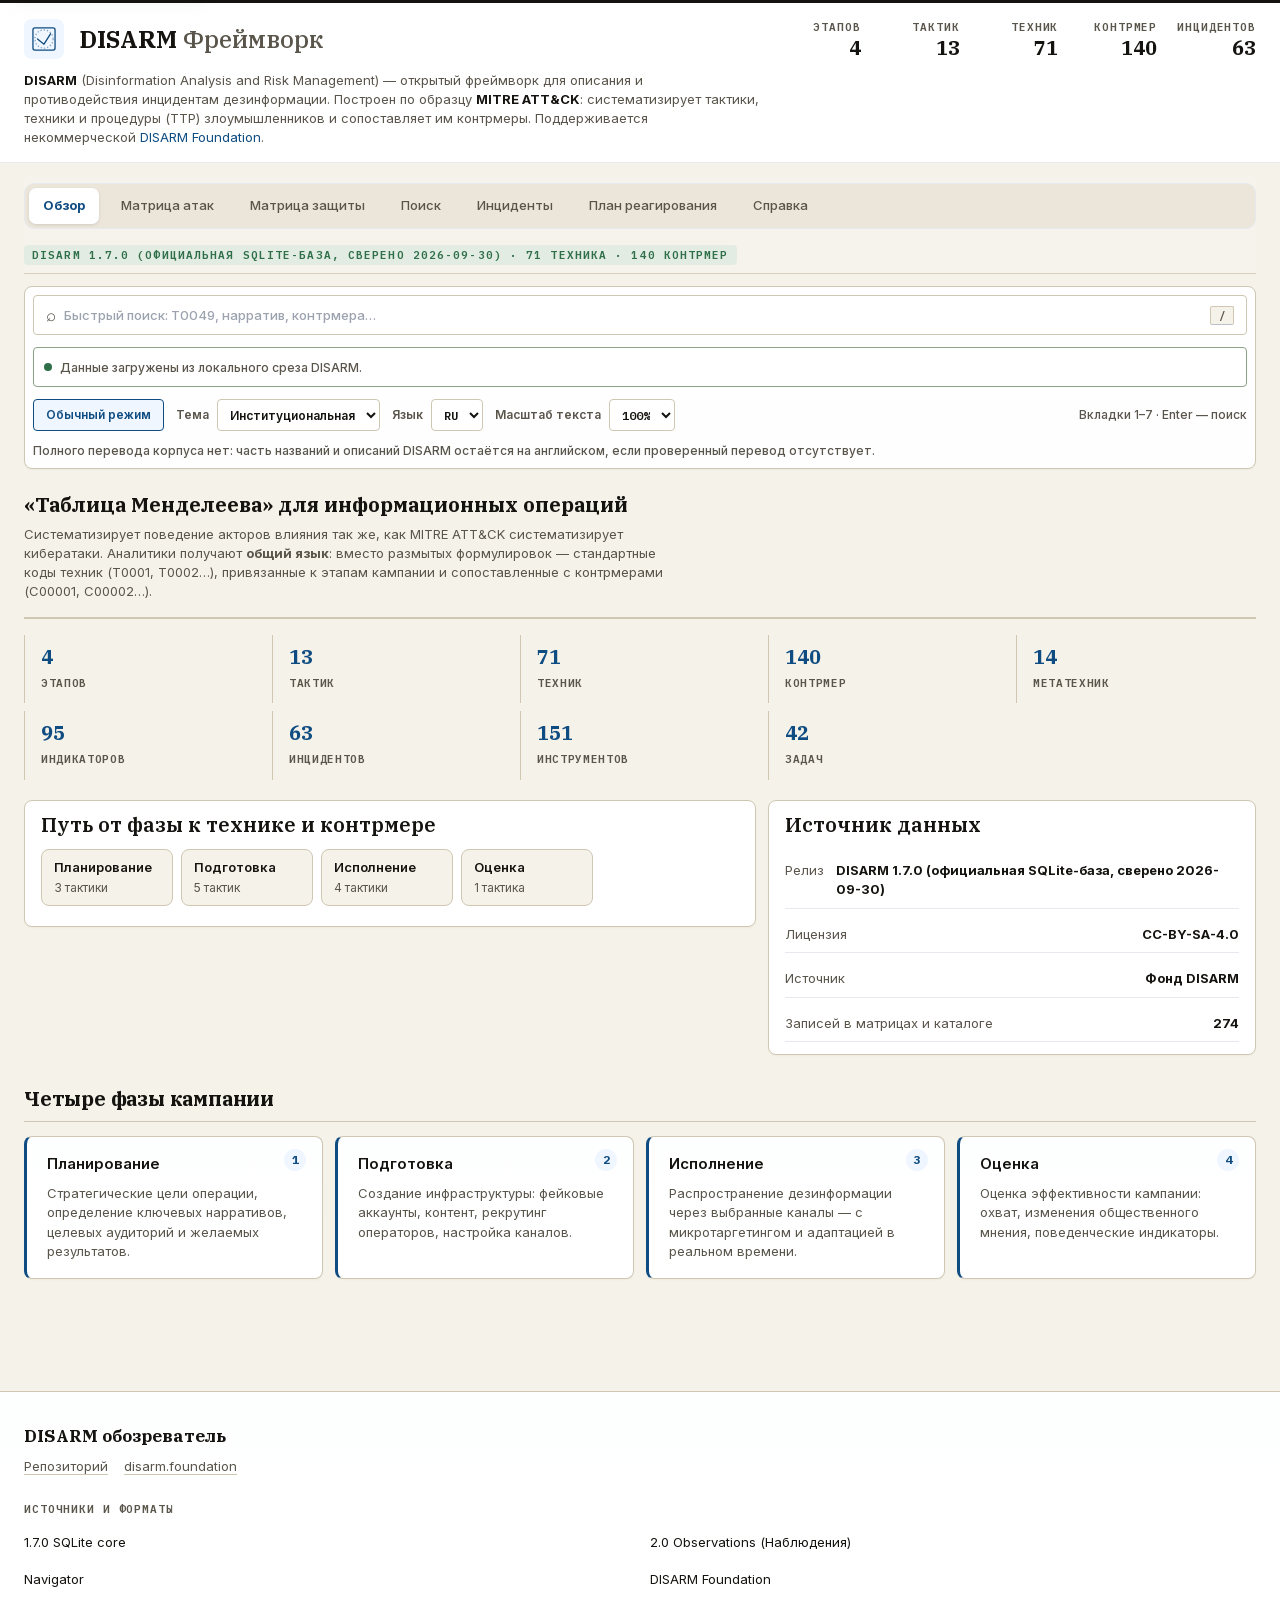
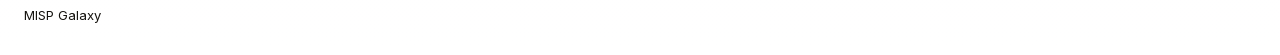
==== index.html @ bb94d61e "Bind final Navigator plural fix to exact delivered asset bytes" ====
<!doctype html>
<html lang="ru" data-theme="light">
<head>
<meta charset="utf-8">
<meta name="viewport" content="width=device-width,initial-scale=1">
<meta http-equiv="Content-Security-Policy" content="default-src 'self'; img-src 'self' data:; style-src 'self' 'unsafe-inline'; font-src 'self'; script-src 'self'; connect-src 'self'; object-src 'none'; base-uri 'self'">
<title>DISARM · обозреватель дезинформационных тактик и контрмер</title>
<meta name="description" content="Обозреватель DISARM 1.7.0 с частично локализованными подписями интерфейса: матрицы атак и защиты, поиск, инциденты и план реагирования.">
<link rel="canonical" href="https://disarm.qdev.run/">
<meta property="og:type" content="website">
<meta property="og:url" content="https://disarm.qdev.run/">
<meta property="og:title" content="DISARM · обозреватель дезинформационных тактик и контрмер">
<meta property="og:description" content="Обозреватель DISARM 1.7.0 с частично локализованными подписями интерфейса: матрицы атак и защиты, поиск, инциденты и план реагирования.">
<meta property="og:image" content="https://disarm.qdev.run/favicon.svg">
<link rel="icon" type="image/svg+xml" href="favicon.svg">
<link rel="stylesheet" href="/fonts/avds/avds-fonts.css">
<link rel="stylesheet" href="assets/avds-static-token-contract.css?v=4.7.0-bda50683b32f">
<link rel="stylesheet" href="assets/avds-static-preview-bundle.css?v=20260821-local-preview">
    <link rel="stylesheet" href="assets/avds-disarm-adapter.css?v=1.3.10&sha=c3b2dcd2df0f">
</head>
<body>
<a class="skip-link" id="skip-link" href="#main-content">Перейти к содержанию</a>

<!-- ============================================================ -->
<!-- MASTHEAD                                                       -->
<!-- ============================================================ -->
<header class="avds-masthead site-masthead">
  <div class="container">
    <div class="masthead-brand-row">
      <div class="masthead-brand">
        <svg class="masthead-logo" viewBox="0 0 40 40" role="img" aria-label="DISARM" fill="none" stroke="currentColor" stroke-width="2">
          <rect x="3" y="3" width="34" height="34" rx="3"/>
          <path d="M10 20 L20 28 L30 12" stroke-linecap="round" stroke-linejoin="round"/>
          <circle cx="20" cy="20" r="14" stroke-dasharray="2 3" opacity=".5"/>
        </svg>
        <div>
          <h1 class="masthead-title">DISARM <span class="masthead-vs" id="masthead-vs">Фреймворк</span></h1>
        </div>
      </div>
      <div class="masthead-meta-strip" id="masthead-stats">
        <div class="meta-item"><span class="meta-label">Этапов</span><span class="meta-val" id="m-phases">—</span></div>
        <div class="meta-item"><span class="meta-label">Тактик</span><span class="meta-val" id="m-tactics">—</span></div>
        <div class="meta-item"><span class="meta-label">Техник</span><span class="meta-val" id="m-techs">—</span></div>
        <div class="meta-item"><span class="meta-label">Контрмер</span><span class="meta-val" id="m-counters">—</span></div>
        <div class="meta-item"><span class="meta-label">Инцидентов</span><span class="meta-val" id="m-incidents">—</span></div>
      </div>
    </div>
    <p class="masthead-lede">
      <b>DISARM</b> (Disinformation Analysis and Risk Management) — открытый фреймворк для описания и
      противодействия инцидентам дезинформации. Построен по образцу <b>MITRE ATT&amp;CK</b>: систематизирует
      тактики, техники и процедуры (TTP) злоумышленников и сопоставляет им контрмеры. Поддерживается
      некоммерческой <a href="https://www.disarm.foundation/" target="_blank" rel="noopener noreferrer">DISARM Foundation</a>.
    </p>
  </div>
</header>

<main class="container site-main" id="main-content" tabindex="-1">

  <!-- Tabs (canonical AV DS pill-tabs) -->
  <div class="tabbar-row">
    <div class="avds-pill-tabs" id="tabs" role="tablist">
      <button class="avds-pill-tab active" id="tab-overview" data-tab="overview" role="tab" aria-selected="true" aria-controls="panel-overview" tabindex="0" title="Открыть обзор DISARM">Обзор</button>
      <button class="avds-pill-tab" id="tab-red" data-tab="red" role="tab" aria-selected="false" aria-controls="panel-red" tabindex="-1" title="Открыть матрицу атакующих">Матрица атак</button>
      <button class="avds-pill-tab" id="tab-blue" data-tab="blue" role="tab" aria-selected="false" aria-controls="panel-blue" tabindex="-1" title="Открыть матрицу контрмер">Матрица защиты</button>
      <button class="avds-pill-tab" id="tab-search" data-tab="search" role="tab" aria-selected="false" aria-controls="panel-search" tabindex="-1" title="Открыть универсальный поиск">Поиск</button>
      <button class="avds-pill-tab" id="tab-incidents" data-tab="incidents" role="tab" aria-selected="false" aria-controls="panel-incidents" tabindex="-1" title="Открыть каталог инцидентов">Инциденты</button>
      <button class="avds-pill-tab" id="tab-playbook" data-tab="playbook" role="tab" aria-selected="false" aria-controls="panel-playbook" tabindex="-1" title="Открыть конструктор реагирования">План реагирования</button>
      <button class="avds-pill-tab" id="tab-about" data-tab="about" role="tab" aria-selected="false" aria-controls="panel-about" tabindex="-1" title="Открыть справку о DISARM">Справка</button>
    </div>
    <span class="avds-theme-chip avds-theme-chip--success" id="status-badge">данные загружаются…</span>
  </div>

  <section class="workspace-toolbar avds-control-panel" aria-label="Рабочая панель">
    <div class="workspace-search">
      <span class="workspace-search__icon" aria-hidden="true">⌕</span>
      <input type="search" id="workspace-search" placeholder="Быстрый поиск: T0049, нарратив, контрмера…" autocomplete="off">
      <kbd>/</kbd>
    </div>
    <div class="workspace-actions">
      <div class="avds-data-state" id="data-state" role="status" aria-live="polite" data-state="loading">
        <span class="avds-data-state__dot" aria-hidden="true"></span>
        <span id="data-state-copy">Загрузка проверенного среза DISARM…</span>
        <button type="button" class="workspace-action avds-data-state__retry" id="data-retry" disabled hidden>Повторить</button>
      </div>
      <button type="button" class="workspace-action" id="density-toggle" aria-pressed="false">Компактно</button>
      <label class="avds-theme-picker" for="theme-select">
        <span>Тема</span>
        <select id="theme-select" aria-label="Тема представления AVDS">
          <option value="institutional">Институциональная</option>
          <option value="editorial">Редакционная</option>
          <option value="analytics">Данные</option>
          <option value="map">Карта</option>
          <option value="dark">Тёмная</option>
        </select>
      </label>
      <label class="avds-locale-picker" for="locale-select">
        <span>Язык</span>
        <select id="locale-select" aria-label="Язык интерфейса" aria-describedby="locale-scope-note">
          <option value="ru">RU</option>
          <option value="kk">KK</option>
          <option value="en">EN</option>
        </select>
      </label>
      <label class="avds-text-scale-picker" for="text-scale-select">
        <span>Масштаб текста</span>
        <select id="text-scale-select" aria-label="Масштаб текста">
          <option value="100">100%</option>
          <option value="125">125%</option>
          <option value="150">150%</option>
          <option value="200">200%</option>
        </select>
      </label>
      <span class="workspace-shortcuts">Вкладки 1–7 · Enter — поиск</span>
      <span class="locale-scope-note" id="locale-scope-note" aria-live="polite" hidden></span>
    </div>
  </section>

  <section class="avds-loading-skeleton avds-surface-card" id="app-loading" aria-label="Загрузка данных DISARM" aria-live="polite">
    <div class="avds-loading-skeleton__line avds-loading-skeleton__line--title"></div>
    <div class="avds-loading-skeleton__line"></div>
    <div class="avds-loading-skeleton__line avds-loading-skeleton__line--short"></div>
    <div class="avds-loading-skeleton__grid" aria-hidden="true">
      <span></span><span></span><span></span><span></span>
    </div>
  </section>

  <!-- ============================================================ -->
  <!-- TAB: OVERVIEW                                                 -->
  <!-- ============================================================ -->
  <section class="tabpanel active" id="panel-overview" data-panel="overview" role="tabpanel" aria-labelledby="tab-overview">

    <header class="avds-page-header">
      <div class="avds-page-header__text">
        <h2>«Таблица Менделеева» для информационных операций</h2>
        <p class="avds-page-header__subtitle">Систематизирует поведение акторов влияния так же, как MITRE ATT&amp;CK систематизирует кибератаки. Аналитики получают <b>общий язык</b>: вместо размытых формулировок — стандартные коды техник (T0001, T0002…), привязанные к этапам кампании и сопоставленные с контрмерами (C00001, C00002…).</p>
      </div>
    </header>

    <!-- KPI metrics -->
    <div class="avds-kpi-grid" id="phase-stats"></div>

    <div class="overview-reading-grid">
      <div class="overview-reading-card avds-surface-card" id="overview-reading-guide">
        <h3>Путь от фазы к технике и контрмере</h3>
        <div class="overview-phase-rail" id="overview-phase-rail"></div>
      </div>
      <div class="overview-reading-card avds-surface-card" id="overview-data-meta">
        <h3>Источник данных</h3>
        <div class="overview-meta-stack" id="overview-meta-stack"></div>
      </div>
    </div>

    <!-- Phases -->
    <header class="avds-section-head">
      <div>
        <h3 class="avds-section-head__title">Четыре фазы кампании</h3>
      </div>
    </header>
    <ol class="phase-list" id="phase-list"></ol>

  </section>

  <!-- ============================================================ -->
  <!-- TAB: RED MATRIX                                                -->
  <!-- ============================================================ -->
  <section class="tabpanel" id="panel-red" data-panel="red" role="tabpanel" aria-labelledby="tab-red">
    <header class="avds-page-header avds-page-header--with-export">
      <div class="avds-page-header__text">
        <div class="avds-section-head__kicker">DISARM Red — поведение атакующих</div>
        <h2>Матрица тактик и техник акторов дезинформации</h2>
        <p class="avds-page-header__subtitle">Колонки — <b>тактические этапы</b>, упорядоченные слева направо по фазам планирования, подготовки, исполнения и оценки. Внутри колонки — <b>техники</b> (TTP). Кликните по технике, чтобы открыть карточку с описанием, контрмерами и связанными инцидентами.</p>
      </div>
      <div class="avds-export-bar avds-control-panel">
        <input type="search" id="red-filter" placeholder="фильтр по тексту…" class="ds-input">
        <div class="mini-filter-pills" id="red-phase-pills" aria-label="Фильтр по фазе"></div>
        <button id="red-heatmap-toggle" class="avds-export-btn" title="Раскрасить техники по числу задокументированных инцидентов"><span class="dot"></span> Тепловая карта</button>
        <button id="red-export-navigator" class="avds-export-btn" title="JSON-слой для DISARM Navigator">↓ JSON-слой навигатора</button>
      </div>
    </header>
    <div class="compare-card-grid" id="red-compare-grid"></div>
    <div class="filter-insight-bar" id="red-insight-bar"></div>
    <div id="red-legend" class="matrix-legend" hidden></div>
    <p id="red-matrix-help" class="avds-sr-only">Матрица интерактивна: Tab перемещает фокус по техникам, Enter или пробел открывает карточку, Escape закрывает карточку и возвращает фокус.</p>
    <div class="matrix-wrap" tabindex="0" role="region" aria-label="Матрица атак" aria-describedby="red-matrix-help">
      <div class="matrix" id="red-matrix" role="grid" aria-label="Матрица техник DISARM"></div>
    </div>
  </section>

  <!-- ============================================================ -->
  <!-- TAB: BLUE MATRIX                                               -->
  <!-- ============================================================ -->
  <section class="tabpanel" id="panel-blue" data-panel="blue" role="tabpanel" aria-labelledby="tab-blue">
    <header class="avds-page-header avds-page-header--with-export">
      <div class="avds-page-header__text">
        <div class="avds-section-head__kicker">DISARM Blue — поведение защитников</div>
        <h2>Матрица контрмер по тактическим этапам</h2>
        <p class="avds-page-header__subtitle">Контрмеры (C00…) сгруппированы по самой ранней тактике, в которой их уместно применять. Кликните, чтобы посмотреть, к каким техникам привязана данная контрмера.</p>
      </div>
      <div class="avds-export-bar avds-control-panel">
        <input type="search" id="blue-filter" placeholder="фильтр по тексту…" class="ds-input">
        <div class="mini-filter-pills" id="blue-phase-pills" aria-label="Фильтр контрмер по фазе"></div>
      </div>
    </header>
    <div class="compare-card-grid" id="blue-compare-grid"></div>
    <div class="filter-insight-bar" id="blue-insight-bar"></div>
    <p id="blue-matrix-help" class="avds-sr-only">Матрица интерактивна: Tab перемещает фокус по контрмерам, Enter или пробел открывает карточку, Escape закрывает карточку и возвращает фокус.</p>
    <div class="matrix-wrap" tabindex="0" role="region" aria-label="Матрица защиты" aria-describedby="blue-matrix-help">
      <div class="matrix" id="blue-matrix" role="grid" aria-label="Матрица контрмер DISARM"></div>
    </div>
  </section>

  <!-- ============================================================ -->
  <!-- TAB: SEARCH                                                    -->
  <!-- ============================================================ -->
  <section class="tabpanel" id="panel-search" data-panel="search" role="tabpanel" aria-labelledby="tab-search">
    <header class="avds-page-header">
      <div class="avds-page-header__text">
        <div class="avds-section-head__kicker">Универсальный поиск</div>
        <h2>Поиск по всем объектам DISARM</h2>
        <p class="avds-page-header__subtitle">Поиск работает по ID, названию и описанию всех типов объектов: техники, контрмеры, инциденты, тактики, инструменты, индикаторы и задачи. Релевантность учитывает совпадения в идентификаторе и названии.</p>
      </div>
    </header>

    <div class="avds-search-hero">
      <div class="avds-search-hero__bar">
        <span class="avds-search-hero__icon">⌕</span>
        <input type="search" id="global-search" class="avds-search-hero__input" placeholder="ID, название или фраза… например: T0049, нарратив, инфлюенсер">
      </div>
      <div class="avds-search-hero__filters" id="search-type-list">
        <label class="search-type-chip"><input type="checkbox" value="technique" checked><span>Техники</span></label>
        <label class="search-type-chip"><input type="checkbox" value="counter" checked><span>Контрмеры</span></label>
        <label class="search-type-chip"><input type="checkbox" value="incident" checked><span>Инциденты</span></label>
        <label class="search-type-chip"><input type="checkbox" value="tactic" checked><span>Тактики</span></label>
        <label class="search-type-chip"><input type="checkbox" value="tool"><span>Инструменты</span></label>
        <label class="search-type-chip"><input type="checkbox" value="detection"><span>Индикаторы</span></label>
        <label class="search-type-chip"><input type="checkbox" value="task"><span>Задачи</span></label>
      </div>
      <div class="search-inline-hint" id="search-status">Введите ID, термин или фразу. Активные фильтры влияют на выдачу.</div>
      <div class="avds-popular-queries">
        <div class="avds-popular-queries__title" id="search-examples-title">Примеры запросов</div>
        <div class="avds-popular-queries__chips">
          <button class="popular-q" data-q="нарратив">нарратив</button>
          <button class="popular-q" data-q="бот">бот</button>
          <button class="popular-q" data-q="инфлюенсер">инфлюенсер</button>
          <button class="popular-q" data-q="фейк">фейковый аккаунт</button>
          <button class="popular-q" data-q="хэштег">хэштег</button>
          <button class="popular-q" data-q="T0049">T0049</button>
          <button class="popular-q" data-q="C00012">C00012</button>
        </div>
      </div>
    </div>

    <div id="search-results" class="search-results"></div>
    <div class="search-results-more" id="search-results-more"></div>
  </section>

  <!-- ============================================================ -->
  <!-- TAB: INCIDENTS                                                 -->
  <!-- ============================================================ -->
  <section class="tabpanel" id="panel-incidents" data-panel="incidents" role="tabpanel" aria-labelledby="tab-incidents">
    <header class="avds-page-header avds-page-header--with-export">
      <div class="avds-page-header__text">
        <div class="avds-section-head__kicker">Каталог инцидентов</div>
        <h2>Каталог инцидентов DISARM</h2>
        <p class="avds-page-header__subtitle">Записи упорядочены по году начала. Карточка показывает атрибуцию, страну и связанные техники, если эти поля указаны в источнике.</p>
      </div>
      <div class="avds-export-bar avds-control-panel">
        <input type="search" id="incident-filter" placeholder="страна, год, ключевое слово…" class="ds-input">
      </div>
    </header>
    <div class="summary-strip" id="incident-summary-strip"></div>
    <section class="incident-period-comparison avds-surface-card" aria-labelledby="incident-period-title" data-viz="period-comparison" data-table-alternative="true">
      <div class="incident-period-comparison__head">
        <div>
          <div class="avds-section-head__kicker">Сравнение периодов</div>
          <h3 id="incident-period-title">Инциденты по году начала</h3>
        </div>
        <p>Сравниваются записи текущего корпуса DISARM по полю <span class="mono">year_started</span>. Это не оценка реальной частоты кампаний вне покрытия каталога.</p>
      </div>
      <div class="incident-period-comparison__controls">
        <label>Первый год <select id="incident-period-a" aria-label="Первый год для сравнения"></select></label>
        <label>Второй год <select id="incident-period-b" aria-label="Второй год для сравнения"></select></label>
      </div>
      <div class="incident-period-comparison__result" id="incident-period-result" aria-live="polite"></div>
      <div class="incident-period-comparison__table-scroll" role="region" tabindex="0" aria-label="Таблица сравнения периодов">
        <table class="incident-period-comparison__table">
          <caption>Табличная альтернатива сравнения периодов</caption>
          <thead><tr><th scope="col">Год</th><th scope="col">Записей</th><th scope="col">Изменение</th><th scope="col">Отн. изменение</th></tr></thead>
          <tbody id="incident-period-table"></tbody>
        </table>
      </div>
      <p class="incident-period-comparison__source">Источник: <a href="https://github.com/DISARMFoundation/DISARMframeworks-17" target="_blank" rel="noopener noreferrer">DISARM 1.7.0 · SQLite-ядро</a> · пропущенный год не трактуется как ноль вне корпуса.</p>
    </section>
    <div class="incident-filter-pills avds-control-panel">
      <div class="mini-filter-pills incident-filter-group" id="incident-year-pills" aria-label="Фильтр по году" data-label="Год"></div>
      <div class="mini-filter-pills incident-filter-group" id="incident-country-pills" aria-label="Фильтр по стране" data-label="Страна"></div>
      <div class="mini-filter-pills incident-filter-group" id="incident-tactic-pills" aria-label="Фильтр по тактике" data-label="Тактика"></div>
      <button class="avds-export-btn" id="incident-clear-filters" title="Сбросить фильтры каталога">Сбросить фильтры</button>
    </div>
    <div class="filter-insight-bar incident-status" id="incident-status">Показаны все инциденты каталога.</div>
    <section class="incident-map-list avds-surface-card" aria-labelledby="incident-map-title">
      <div class="incident-map-list__head">
        <div>
          <div class="avds-section-head__kicker">География корпуса</div>
          <h3 id="incident-map-title">Страны, отмеченные в инцидентах</h3>
        </div>
        <p>Точка показывает страну из записи DISARM, а не место события. Координата — справочная точка страны; записи «Мир» остаются только в списке.</p>
      </div>
      <div class="incident-map-list__body">
        <div id="incident-geo-map" class="incident-geo-map" aria-live="polite"></div>
        <div id="incident-geo-list" class="incident-geo-list" aria-label="Страны и число инцидентов"></div>
      </div>
    </section>
    <div id="incident-list" class="incident-grid"></div>
  </section>

  <!-- ============================================================ -->
  <!-- TAB: PLAYBOOK CONSTRUCTOR                                      -->
  <!-- ============================================================ -->
  <section class="tabpanel" id="panel-playbook" data-panel="playbook" role="tabpanel" aria-labelledby="tab-playbook">
    <header class="avds-page-header avds-page-header--with-export">
      <div class="avds-page-header__text">
        <div class="avds-section-head__kicker">Конструктор плейбука</div>
        <h2>Соберите план реагирования по выбранным техникам</h2>
        <p class="avds-page-header__subtitle">Отметьте наблюдаемые техники — модуль покажет связанные контрмеры и рассчитает компактный опорный набор по структурному покрытию. Связь не является доказательством эффективности; состав сохраняется автоматически и передаётся по ссылке.</p>
      </div>
      <div class="avds-export-bar avds-control-panel pb-toolbar">
        <button id="pb-permalink" class="avds-export-btn" title="Скопировать ссылку с состоянием плейбука">Скопировать ссылку</button>
        <button id="pb-clear" class="avds-export-btn">Очистить</button>
        <button id="pb-export" class="avds-export-btn">Текстовый отчёт</button>
        <button id="pb-export-navigator" class="avds-export-btn" title="JSON-слой для DISARM Navigator">JSON-слой навигатора</button>
        <button id="pb-export-stix" class="avds-export-btn" title="STIX 2.1 bundle для MISP/OpenCTI">STIX 2.1</button>
      </div>
    </header>

    <div id="pb-coverage" class="pb-coverage-bar avds-surface-card empty">Техники не выбраны</div>
    <div id="pb-selected" class="pb-selected empty" aria-live="polite" hidden></div>

    <div class="playbook-grid">
      <div class="pb-col avds-surface-card">
        <div class="pb-col-head">
          <span class="avds-section-head__kicker">Шаг 1</span>
          <h4>Выберите техники атаки</h4>
        </div>
        <input type="search" id="pb-tech-filter" placeholder="фильтр по ID, названию, описанию…" class="ds-input">
        <div id="pb-tech-list" class="pb-list"></div>
      </div>
      <div class="pb-col avds-surface-card">
        <div class="pb-col-head">
          <span class="avds-section-head__kicker">Шаг 2</span>
          <h4>Связанные контрмеры</h4>
        </div>
        <div id="pb-counters" class="pb-counters"></div>
      </div>
    </div>
  </section>

  <!-- ============================================================ -->
  <!-- TAB: ABOUT                                                     -->
  <!-- ============================================================ -->
  <section class="tabpanel" id="panel-about" data-panel="about" role="tabpanel" aria-labelledby="tab-about">
    <header class="avds-page-header">
      <div class="avds-page-header__text">
        <div class="avds-section-head__kicker">Справка</div>
        <h2>История, состав и версии DISARM</h2>
      </div>
    </header>

    <div class="quick-links-rail quick-links-rail--wrap" id="about-quick-links" aria-label="Ссылки по версиям и источникам DISARM"></div>

    <div class="about-content">
      <div class="about-hero avds-surface-card">
        <div>
          <div class="avds-section-head__kicker">Справка</div>
          <h3>Основная матрица DISARM 1.7.0</h3>
          <p>Матрица собрана из официальной SQLite-базы DISARM 1.7.0.</p>
        </div>
        <dl class="about-facts">
          <div><dt>Основной набор</dt><dd>DISARM 1.7.0 · SQLite</dd></div>
          <div><dt>Сверка источников</dt><dd>30 сентября 2026</dd></div>
          <div><dt>Лицензия</dt><dd>CC-BY-SA-4.0</dd></div>
        </dl>
      </div>

      <section class="about-section avds-surface-card">
        <h3>Коротко об истории</h3>
        <p>Важным этапом формирования DISARM стала встреча единомышленников на мастерской по гибридной войне летом 2018 года. В 2019 году при поддержке Craig Newmark Philanthropies создали AMITT в рамках MisinfoSec Standards Working Group и Credibility Coalition. Позже AMITT и основанную на ней SP!CE объединили в единый открытый DISARM. Фонд DISARM создан в конце 2021 года после переименования фреймворка.</p>
      </section>

      <section class="about-section avds-surface-card">
        <h3>Структура объектов</h3>
        <div class="about-object-grid">
          <article><b>Фазы</b><span>Планирование, подготовка, исполнение и оценка кампании.</span></article>
          <article><b>Тактики</b><span>Высокоуровневые цели атакующего на каждом этапе.</span></article>
          <article><b>Техники</b><span>Конкретные действия, через которые достигается тактика.</span></article>
          <article><b>Контрмеры</b><span>Защитные меры, сопоставленные с техниками и тактиками.</span></article>
          <article><b>Индикаторы</b><span>Наблюдаемые признаки, по которым можно заметить технику.</span></article>
          <article><b>Инциденты</b><span>Задокументированные кампании с привязкой к техникам.</span></article>
          <article><b>Инструменты</b><span>Каталог ресурсов и инструментов, указанных в корпусе DISARM.</span></article>
        </div>
      </section>

      <section class="about-section about-section--split avds-surface-card">
        <div>
          <h3>Лицензия и обновления</h3>
          <p>Материалы DISARM Foundation используются по лицензии <a href="https://creativecommons.org/licenses/by-sa/4.0/" target="_blank" rel="noopener noreferrer">CC-BY-SA-4.0</a>: источник указан, а данные адаптированы для интерактивного обозревателя и экспорта. <a href="https://www.disarm.foundation/terms-of-service" target="_blank" rel="noopener noreferrer">Действующие условия фонда</a> и <a href="https://github.com/DISARMFoundation/DISARMframeworks-17/blob/v1.7.0/LICENSE.md" target="_blank" rel="noopener noreferrer">LICENSE.md выпуска</a> указывают эту лицензию; <a href="https://github.com/DISARMFoundation/DISARMframeworks-17/blob/v1.7.0/README.md" target="_blank" rel="noopener noreferrer">README.md выпуска</a> содержит отличающуюся запись CC-BY-4.0. DISARM 2.0 Observations и Assessments — отдельные модели данных; они не входят в матрицу техники и контрмер DISARM 1.7.0.</p>
        </div>
      </section>

      <section class="about-section about-section--split avds-surface-card">
        <div>
          <div class="avds-section-head__kicker">Проверка версии</div>
          <h3>Сверить состав матрицы</h3>
          <p>Сверьте версию и состав основной матрицы с официальной SQLite-базой DISARM 1.7.0. Контрольный файл сверен 30 сентября 2026 года; две связи на отсутствующую технику T0005 в матрицу не включены.</p>
          <p><a class="about-provenance-link" href="https://github.com/DISARMFoundation/DISARMframeworks-17" target="_blank" rel="noopener noreferrer">Проверить официальный каталог DISARM 1.7.0</a></p>
        </div>
      </section>

      <section class="about-section avds-surface-card">
        <h3>Актуальные линии DISARM</h3>
        <div class="version-grid">
          <article>
            <b>DISARM 1.7.0 · SQLite core</b>
            <span>Основная матрица сайта сверена с официальной SQLite-базой: 4 фазы, 13 тактик, 71 техника, 140 контрмер и 63 инцидента. Две связи с отсутствующей техникой T0005 намеренно исключены.</span>
          </article>
          <article>
            <b>DISARM 2.0 Observations (Наблюдения)</b>
            <span>Бета-модель наблюдаемых признаков FIMI, организованных по активам, поведению и содержанию, а не по цепочке техник 1.x.</span>
          </article>
          <article>
            <b>DISARM 2.0 Assessments (Оценки)</b>
            <span>Самостоятельная модель описания выводов по наблюдениям; её структура отличается от матриц техник и контрмер DISARM 1.x.</span>
          </article>
        </div>
      </section>

      <div class="links-grid">
        <a class="avds-tool-card" href="https://github.com/DISARMFoundation/DISARMframeworks-17" target="_blank" rel="noopener noreferrer">
          <div>
            <div class="card-title">DISARM 1.7.0 · SQLite core</div>
            <div class="card-desc">Официальный источник основной матрицы сайта</div>
          </div>
        </a>
        <a class="avds-tool-card" href="https://github.com/DISARMFoundation/DISARMframeworks-20-observable" target="_blank" rel="noopener noreferrer">
          <div>
            <div class="card-title">DISARM 2.0 Observations (Наблюдения)</div>
            <div class="card-desc">Бета-модель наблюдаемых признаков</div>
          </div>
        </a>
        <a class="avds-tool-card" href="https://github.com/DISARMFoundation/DISARMframeworks-20-assessments" target="_blank" rel="noopener noreferrer">
          <div>
            <div class="card-title">DISARM 2.0 Assessments (Оценки)</div>
            <div class="card-desc">Отдельная модель аналитических оценок</div>
          </div>
        </a>
        <a class="avds-tool-card" href="https://github.com/DISARMFoundation/disarm-navigator-mv" target="_blank" rel="noopener noreferrer">
          <div>
            <div class="card-title">Мультиверсионный навигатор</div>
            <div class="card-desc">Официальный навигатор для нескольких версий</div>
          </div>
        </a>
        <a class="avds-tool-card" href="https://www.disarm.foundation/" target="_blank" rel="noopener noreferrer">
          <div>
            <div class="card-title">DISARM Foundation</div>
            <div class="card-desc">Официальный сайт фонда</div>
          </div>
        </a>
        <a class="avds-tool-card" href="https://www.misp-project.org/galaxy.html" target="_blank" rel="noopener noreferrer">
          <div>
            <div class="card-title">MISP Galaxy</div>
            <div class="card-desc">DISARM встроен в MISP</div>
          </div>
        </a>
      </div>
    </div>
  </section>

</main>

<!-- ============================================================ -->
<!-- FOOTER                                                         -->
<!-- ============================================================ -->
<footer class="site-footer">
  <div class="container footer-grid">
    <div class="footer-col">
      <div class="footer-brand">DISARM обозреватель</div>
      <div class="footer-links">
        <a href="https://github.com/DISARMFoundation/DISARMframeworks-17" target="_blank" rel="noopener noreferrer">Репозиторий</a>
        <a href="https://www.disarm.foundation/" target="_blank" rel="noopener noreferrer">disarm.foundation</a>
      </div>
    </div>
    <div class="footer-col">
      <div class="footer-col-title">Источники и форматы</div>
      <nav class="ecosystem-nav" aria-label="Источники DISARM">
        <a href="https://github.com/DISARMFoundation/DISARMframeworks-17" target="_blank" rel="noopener noreferrer">1.7.0 SQLite core</a>
        <a href="https://github.com/DISARMFoundation/DISARMframeworks-20-observable" target="_blank" rel="noopener noreferrer">2.0 Observations (Наблюдения)</a>
        <a href="https://github.com/DISARMFoundation/disarm-navigator-mv" target="_blank" rel="noopener noreferrer">Navigator</a>
        <a href="https://www.disarm.foundation/" target="_blank" rel="noopener noreferrer">DISARM Foundation</a>
        <a href="https://www.misp-project.org/galaxy.html" target="_blank" rel="noopener noreferrer">MISP Galaxy</a>
      </nav>
    </div>
  </div>
</footer>

<!-- Modal -->
<div id="modal" class="modal" hidden>
  <div class="modal-backdrop" data-close></div>
  <div class="modal-card" role="dialog" aria-modal="true" aria-labelledby="modal-title" aria-describedby="modal-content">
    <button class="modal-close" data-close aria-label="Закрыть">×</button>
    <div id="modal-body"></div>
  </div>
</div>
<div id="a11y-transcript" class="avds-sr-only" aria-live="polite" aria-atomic="true"></div>

<script src="assets/analysis-core.js?v=20261002&sha=b643f2b08ee3"></script>
<script src="assets/ui-locales.js?v=1.7.0&sha=696c81212a4d"></script>
  <script src="assets/i18n-runtime.js?v=1.7.0&sha=9dcfe6e1894a"></script>
  <script src="assets/data-core.js?v=1.7.0&sha=531c494cdac2"></script>
  <script src="assets/app.js?v=1.7.0&sha=6682d45c5007"></script>
</body>
</html>
---- fonts/avds/avds-fonts.css ----
/* AV DS local font stack.
   Covers Latin, Cyrillic, Cyrillic-ext and Kazakh Cyrillic with local subset ranges.
   Source families: IBM Plex Sans, IBM Plex Serif, IBM Plex Mono, Inter, Onest. */
/* IBM Plex Sans */
/* cyrillic-ext */
@font-face {
  font-family: 'IBM Plex Sans';
  font-style: normal;
  font-weight: 400;
  font-stretch: 100%;
  font-display: swap;
  src: url('./ibm-plex-sans-001.woff2') format('woff2');
  unicode-range: U+0460-052F, U+1C80-1C8A, U+20B4, U+2DE0-2DFF, U+A640-A69F, U+FE2E-FE2F;
}
/* cyrillic */
@font-face {
  font-family: 'IBM Plex Sans';
  font-style: normal;
  font-weight: 400;
  font-stretch: 100%;
  font-display: swap;
  src: url('./ibm-plex-sans-002.woff2') format('woff2');
  unicode-range: U+0301, U+0400-045F, U+0490-0491, U+04B0-04B1, U+2116;
}
/* greek */
@font-face {
  font-family: 'IBM Plex Sans';
  font-style: normal;
  font-weight: 400;
  font-stretch: 100%;
  font-display: swap;
  src: url('./ibm-plex-sans-003.woff2') format('woff2');
  unicode-range: U+0370-0377, U+037A-037F, U+0384-038A, U+038C, U+038E-03A1, U+03A3-03FF;
}
/* vietnamese */
@font-face {
  font-family: 'IBM Plex Sans';
  font-style: normal;
  font-weight: 400;
  font-stretch: 100%;
  font-display: swap;
  src: url('./ibm-plex-sans-004.woff2') format('woff2');
  unicode-range: U+0102-0103, U+0110-0111, U+0128-0129, U+0168-0169, U+01A0-01A1, U+01AF-01B0, U+0300-0301, U+0303-0304, U+0308-0309, U+0323, U+0329, U+1EA0-1EF9, U+20AB;
}
/* latin-ext */
@font-face {
  font-family: 'IBM Plex Sans';
  font-style: normal;
  font-weight: 400;
  font-stretch: 100%;
  font-display: swap;
  src: url('./ibm-plex-sans-005.woff2') format('woff2');
  unicode-range: U+0100-02BA, U+02BD-02C5, U+02C7-02CC, U+02CE-02D7, U+02DD-02FF, U+0304, U+0308, U+0329, U+1D00-1DBF, U+1E00-1E9F, U+1EF2-1EFF, U+2020, U+20A0-20AB, U+20AD-20C0, U+2113, U+2C60-2C7F, U+A720-A7FF;
}
/* latin */
@font-face {
  font-family: 'IBM Plex Sans';
  font-style: normal;
  font-weight: 400;
  font-stretch: 100%;
  font-display: swap;
  src: url('./ibm-plex-sans-006.woff2') format('woff2');
  unicode-range: U+0000-00FF, U+0131, U+0152-0153, U+02BB-02BC, U+02C6, U+02DA, U+02DC, U+0304, U+0308, U+0329, U+2000-206F, U+20AC, U+2122, U+2191, U+2193, U+2212, U+2215, U+FEFF, U+FFFD;
}
/* cyrillic-ext */
@font-face {
  font-family: 'IBM Plex Sans';
  font-style: normal;
  font-weight: 500;
  font-stretch: 100%;
  font-display: swap;
  src: url('./ibm-plex-sans-001.woff2') format('woff2');
  unicode-range: U+0460-052F, U+1C80-1C8A, U+20B4, U+2DE0-2DFF, U+A640-A69F, U+FE2E-FE2F;
}
/* cyrillic */
@font-face {
  font-family: 'IBM Plex Sans';
  font-style: normal;
  font-weight: 500;
  font-stretch: 100%;
  font-display: swap;
  src: url('./ibm-plex-sans-002.woff2') format('woff2');
  unicode-range: U+0301, U+0400-045F, U+0490-0491, U+04B0-04B1, U+2116;
}
/* greek */
@font-face {
  font-family: 'IBM Plex Sans';
  font-style: normal;
  font-weight: 500;
  font-stretch: 100%;
  font-display: swap;
  src: url('./ibm-plex-sans-003.woff2') format('woff2');
  unicode-range: U+0370-0377, U+037A-037F, U+0384-038A, U+038C, U+038E-03A1, U+03A3-03FF;
}
/* vietnamese */
@font-face {
  font-family: 'IBM Plex Sans';
  font-style: normal;
  font-weight: 500;
  font-stretch: 100%;
  font-display: swap;
  src: url('./ibm-plex-sans-004.woff2') format('woff2');
  unicode-range: U+0102-0103, U+0110-0111, U+0128-0129, U+0168-0169, U+01A0-01A1, U+01AF-01B0, U+0300-0301, U+0303-0304, U+0308-0309, U+0323, U+0329, U+1EA0-1EF9, U+20AB;
}
/* latin-ext */
@font-face {
  font-family: 'IBM Plex Sans';
  font-style: normal;
  font-weight: 500;
  font-stretch: 100%;
  font-display: swap;
  src: url('./ibm-plex-sans-005.woff2') format('woff2');
  unicode-range: U+0100-02BA, U+02BD-02C5, U+02C7-02CC, U+02CE-02D7, U+02DD-02FF, U+0304, U+0308, U+0329, U+1D00-1DBF, U+1E00-1E9F, U+1EF2-1EFF, U+2020, U+20A0-20AB, U+20AD-20C0, U+2113, U+2C60-2C7F, U+A720-A7FF;
}
/* latin */
@font-face {
  font-family: 'IBM Plex Sans';
  font-style: normal;
  font-weight: 500;
  font-stretch: 100%;
  font-display: swap;
  src: url('./ibm-plex-sans-006.woff2') format('woff2');
  unicode-range: U+0000-00FF, U+0131, U+0152-0153, U+02BB-02BC, U+02C6, U+02DA, U+02DC, U+0304, U+0308, U+0329, U+2000-206F, U+20AC, U+2122, U+2191, U+2193, U+2212, U+2215, U+FEFF, U+FFFD;
}
/* cyrillic-ext */
@font-face {
  font-family: 'IBM Plex Sans';
  font-style: normal;
  font-weight: 600;
  font-stretch: 100%;
  font-display: swap;
  src: url('./ibm-plex-sans-001.woff2') format('woff2');
  unicode-range: U+0460-052F, U+1C80-1C8A, U+20B4, U+2DE0-2DFF, U+A640-A69F, U+FE2E-FE2F;
}
/* cyrillic */
@font-face {
  font-family: 'IBM Plex Sans';
  font-style: normal;
  font-weight: 600;
  font-stretch: 100%;
  font-display: swap;
  src: url('./ibm-plex-sans-002.woff2') format('woff2');
  unicode-range: U+0301, U+0400-045F, U+0490-0491, U+04B0-04B1, U+2116;
}
/* greek */
@font-face {
  font-family: 'IBM Plex Sans';
  font-style: normal;
  font-weight: 600;
  font-stretch: 100%;
  font-display: swap;
  src: url('./ibm-plex-sans-003.woff2') format('woff2');
  unicode-range: U+0370-0377, U+037A-037F, U+0384-038A, U+038C, U+038E-03A1, U+03A3-03FF;
}
/* vietnamese */
@font-face {
  font-family: 'IBM Plex Sans';
  font-style: normal;
  font-weight: 600;
  font-stretch: 100%;
  font-display: swap;
  src: url('./ibm-plex-sans-004.woff2') format('woff2');
  unicode-range: U+0102-0103, U+0110-0111, U+0128-0129, U+0168-0169, U+01A0-01A1, U+01AF-01B0, U+0300-0301, U+0303-0304, U+0308-0309, U+0323, U+0329, U+1EA0-1EF9, U+20AB;
}
/* latin-ext */
@font-face {
  font-family: 'IBM Plex Sans';
  font-style: normal;
  font-weight: 600;
  font-stretch: 100%;
  font-display: swap;
  src: url('./ibm-plex-sans-005.woff2') format('woff2');
  unicode-range: U+0100-02BA, U+02BD-02C5, U+02C7-02CC, U+02CE-02D7, U+02DD-02FF, U+0304, U+0308, U+0329, U+1D00-1DBF, U+1E00-1E9F, U+1EF2-1EFF, U+2020, U+20A0-20AB, U+20AD-20C0, U+2113, U+2C60-2C7F, U+A720-A7FF;
}
/* latin */
@font-face {
  font-family: 'IBM Plex Sans';
  font-style: normal;
  font-weight: 600;
  font-stretch: 100%;
  font-display: swap;
  src: url('./ibm-plex-sans-006.woff2') format('woff2');
  unicode-range: U+0000-00FF, U+0131, U+0152-0153, U+02BB-02BC, U+02C6, U+02DA, U+02DC, U+0304, U+0308, U+0329, U+2000-206F, U+20AC, U+2122, U+2191, U+2193, U+2212, U+2215, U+FEFF, U+FFFD;
}
/* cyrillic-ext */
@font-face {
  font-family: 'IBM Plex Sans';
  font-style: normal;
  font-weight: 700;
  font-stretch: 100%;
  font-display: swap;
  src: url('./ibm-plex-sans-001.woff2') format('woff2');
  unicode-range: U+0460-052F, U+1C80-1C8A, U+20B4, U+2DE0-2DFF, U+A640-A69F, U+FE2E-FE2F;
}
/* cyrillic */
@font-face {
  font-family: 'IBM Plex Sans';
  font-style: normal;
  font-weight: 700;
  font-stretch: 100%;
  font-display: swap;
  src: url('./ibm-plex-sans-002.woff2') format('woff2');
  unicode-range: U+0301, U+0400-045F, U+0490-0491, U+04B0-04B1, U+2116;
}
/* greek */
@font-face {
  font-family: 'IBM Plex Sans';
  font-style: normal;
  font-weight: 700;
  font-stretch: 100%;
  font-display: swap;
  src: url('./ibm-plex-sans-003.woff2') format('woff2');
  unicode-range: U+0370-0377, U+037A-037F, U+0384-038A, U+038C, U+038E-03A1, U+03A3-03FF;
}
/* vietnamese */
@font-face {
  font-family: 'IBM Plex Sans';
  font-style: normal;
  font-weight: 700;
  font-stretch: 100%;
  font-display: swap;
  src: url('./ibm-plex-sans-004.woff2') format('woff2');
  unicode-range: U+0102-0103, U+0110-0111, U+0128-0129, U+0168-0169, U+01A0-01A1, U+01AF-01B0, U+0300-0301, U+0303-0304, U+0308-0309, U+0323, U+0329, U+1EA0-1EF9, U+20AB;
}
/* latin-ext */
@font-face {
  font-family: 'IBM Plex Sans';
  font-style: normal;
  font-weight: 700;
  font-stretch: 100%;
  font-display: swap;
  src: url('./ibm-plex-sans-005.woff2') format('woff2');
  unicode-range: U+0100-02BA, U+02BD-02C5, U+02C7-02CC, U+02CE-02D7, U+02DD-02FF, U+0304, U+0308, U+0329, U+1D00-1DBF, U+1E00-1E9F, U+1EF2-1EFF, U+2020, U+20A0-20AB, U+20AD-20C0, U+2113, U+2C60-2C7F, U+A720-A7FF;
}
/* latin */
@font-face {
  font-family: 'IBM Plex Sans';
  font-style: normal;
  font-weight: 700;
  font-stretch: 100%;
  font-display: swap;
  src: url('./ibm-plex-sans-006.woff2') format('woff2');
  unicode-range: U+0000-00FF, U+0131, U+0152-0153, U+02BB-02BC, U+02C6, U+02DA, U+02DC, U+0304, U+0308, U+0329, U+2000-206F, U+20AC, U+2122, U+2191, U+2193, U+2212, U+2215, U+FEFF, U+FFFD;
}

/* IBM Plex Serif */
/* cyrillic-ext */
@font-face {
  font-family: 'IBM Plex Serif';
  font-style: normal;
  font-weight: 400;
  font-display: swap;
  src: url('./ibm-plex-serif-007.woff2') format('woff2');
  unicode-range: U+0460-052F, U+1C80-1C8A, U+20B4, U+2DE0-2DFF, U+A640-A69F, U+FE2E-FE2F;
}
/* cyrillic */
@font-face {
  font-family: 'IBM Plex Serif';
  font-style: normal;
  font-weight: 400;
  font-display: swap;
  src: url('./ibm-plex-serif-008.woff2') format('woff2');
  unicode-range: U+0301, U+0400-045F, U+0490-0491, U+04B0-04B1, U+2116;
}
/* vietnamese */
@font-face {
  font-family: 'IBM Plex Serif';
  font-style: normal;
  font-weight: 400;
  font-display: swap;
  src: url('./ibm-plex-serif-009.woff2') format('woff2');
  unicode-range: U+0102-0103, U+0110-0111, U+0128-0129, U+0168-0169, U+01A0-01A1, U+01AF-01B0, U+0300-0301, U+0303-0304, U+0308-0309, U+0323, U+0329, U+1EA0-1EF9, U+20AB;
}
/* latin-ext */
@font-face {
  font-family: 'IBM Plex Serif';
  font-style: normal;
  font-weight: 400;
  font-display: swap;
  src: url('./ibm-plex-serif-010.woff2') format('woff2');
  unicode-range: U+0100-02BA, U+02BD-02C5, U+02C7-02CC, U+02CE-02D7, U+02DD-02FF, U+0304, U+0308, U+0329, U+1D00-1DBF, U+1E00-1E9F, U+1EF2-1EFF, U+2020, U+20A0-20AB, U+20AD-20C0, U+2113, U+2C60-2C7F, U+A720-A7FF;
}
/* latin */
@font-face {
  font-family: 'IBM Plex Serif';
  font-style: normal;
  font-weight: 400;
  font-display: swap;
  src: url('./ibm-plex-serif-011.woff2') format('woff2');
  unicode-range: U+0000-00FF, U+0131, U+0152-0153, U+02BB-02BC, U+02C6, U+02DA, U+02DC, U+0304, U+0308, U+0329, U+2000-206F, U+20AC, U+2122, U+2191, U+2193, U+2212, U+2215, U+FEFF, U+FFFD;
}
/* cyrillic-ext */
@font-face {
  font-family: 'IBM Plex Serif';
  font-style: normal;
  font-weight: 500;
  font-display: swap;
  src: url('./ibm-plex-serif-012.woff2') format('woff2');
  unicode-range: U+0460-052F, U+1C80-1C8A, U+20B4, U+2DE0-2DFF, U+A640-A69F, U+FE2E-FE2F;
}
/* cyrillic */
@font-face {
  font-family: 'IBM Plex Serif';
  font-style: normal;
  font-weight: 500;
  font-display: swap;
  src: url('./ibm-plex-serif-013.woff2') format('woff2');
  unicode-range: U+0301, U+0400-045F, U+0490-0491, U+04B0-04B1, U+2116;
}
/* vietnamese */
@font-face {
  font-family: 'IBM Plex Serif';
  font-style: normal;
  font-weight: 500;
  font-display: swap;
  src: url('./ibm-plex-serif-014.woff2') format('woff2');
  unicode-range: U+0102-0103, U+0110-0111, U+0128-0129, U+0168-0169, U+01A0-01A1, U+01AF-01B0, U+0300-0301, U+0303-0304, U+0308-0309, U+0323, U+0329, U+1EA0-1EF9, U+20AB;
}
/* latin-ext */
@font-face {
  font-family: 'IBM Plex Serif';
  font-style: normal;
  font-weight: 500;
  font-display: swap;
  src: url('./ibm-plex-serif-015.woff2') format('woff2');
  unicode-range: U+0100-02BA, U+02BD-02C5, U+02C7-02CC, U+02CE-02D7, U+02DD-02FF, U+0304, U+0308, U+0329, U+1D00-1DBF, U+1E00-1E9F, U+1EF2-1EFF, U+2020, U+20A0-20AB, U+20AD-20C0, U+2113, U+2C60-2C7F, U+A720-A7FF;
}
/* latin */
@font-face {
  font-family: 'IBM Plex Serif';
  font-style: normal;
  font-weight: 500;
  font-display: swap;
  src: url('./ibm-plex-serif-016.woff2') format('woff2');
  unicode-range: U+0000-00FF, U+0131, U+0152-0153, U+02BB-02BC, U+02C6, U+02DA, U+02DC, U+0304, U+0308, U+0329, U+2000-206F, U+20AC, U+2122, U+2191, U+2193, U+2212, U+2215, U+FEFF, U+FFFD;
}
/* cyrillic-ext */
@font-face {
  font-family: 'IBM Plex Serif';
  font-style: normal;
  font-weight: 600;
  font-display: swap;
  src: url('./ibm-plex-serif-017.woff2') format('woff2');
  unicode-range: U+0460-052F, U+1C80-1C8A, U+20B4, U+2DE0-2DFF, U+A640-A69F, U+FE2E-FE2F;
}
/* cyrillic */
@font-face {
  font-family: 'IBM Plex Serif';
  font-style: normal;
  font-weight: 600;
  font-display: swap;
  src: url('./ibm-plex-serif-018.woff2') format('woff2');
  unicode-range: U+0301, U+0400-045F, U+0490-0491, U+04B0-04B1, U+2116;
}
/* vietnamese */
@font-face {
  font-family: 'IBM Plex Serif';
  font-style: normal;
  font-weight: 600;
  font-display: swap;
  src: url('./ibm-plex-serif-019.woff2') format('woff2');
  unicode-range: U+0102-0103, U+0110-0111, U+0128-0129, U+0168-0169, U+01A0-01A1, U+01AF-01B0, U+0300-0301, U+0303-0304, U+0308-0309, U+0323, U+0329, U+1EA0-1EF9, U+20AB;
}
/* latin-ext */
@font-face {
  font-family: 'IBM Plex Serif';
  font-style: normal;
  font-weight: 600;
  font-display: swap;
  src: url('./ibm-plex-serif-020.woff2') format('woff2');
  unicode-range: U+0100-02BA, U+02BD-02C5, U+02C7-02CC, U+02CE-02D7, U+02DD-02FF, U+0304, U+0308, U+0329, U+1D00-1DBF, U+1E00-1E9F, U+1EF2-1EFF, U+2020, U+20A0-20AB, U+20AD-20C0, U+2113, U+2C60-2C7F, U+A720-A7FF;
}
/* latin */
@font-face {
  font-family: 'IBM Plex Serif';
  font-style: normal;
  font-weight: 600;
  font-display: swap;
  src: url('./ibm-plex-serif-021.woff2') format('woff2');
  unicode-range: U+0000-00FF, U+0131, U+0152-0153, U+02BB-02BC, U+02C6, U+02DA, U+02DC, U+0304, U+0308, U+0329, U+2000-206F, U+20AC, U+2122, U+2191, U+2193, U+2212, U+2215, U+FEFF, U+FFFD;
}
/* cyrillic-ext */
@font-face {
  font-family: 'IBM Plex Serif';
  font-style: normal;
  font-weight: 700;
  font-display: swap;
  src: url('./ibm-plex-serif-022.woff2') format('woff2');
  unicode-range: U+0460-052F, U+1C80-1C8A, U+20B4, U+2DE0-2DFF, U+A640-A69F, U+FE2E-FE2F;
}
/* cyrillic */
@font-face {
  font-family: 'IBM Plex Serif';
  font-style: normal;
  font-weight: 700;
  font-display: swap;
  src: url('./ibm-plex-serif-023.woff2') format('woff2');
  unicode-range: U+0301, U+0400-045F, U+0490-0491, U+04B0-04B1, U+2116;
}
/* vietnamese */
@font-face {
  font-family: 'IBM Plex Serif';
  font-style: normal;
  font-weight: 700;
  font-display: swap;
  src: url('./ibm-plex-serif-024.woff2') format('woff2');
  unicode-range: U+0102-0103, U+0110-0111, U+0128-0129, U+0168-0169, U+01A0-01A1, U+01AF-01B0, U+0300-0301, U+0303-0304, U+0308-0309, U+0323, U+0329, U+1EA0-1EF9, U+20AB;
}
/* latin-ext */
@font-face {
  font-family: 'IBM Plex Serif';
  font-style: normal;
  font-weight: 700;
  font-display: swap;
  src: url('./ibm-plex-serif-025.woff2') format('woff2');
  unicode-range: U+0100-02BA, U+02BD-02C5, U+02C7-02CC, U+02CE-02D7, U+02DD-02FF, U+0304, U+0308, U+0329, U+1D00-1DBF, U+1E00-1E9F, U+1EF2-1EFF, U+2020, U+20A0-20AB, U+20AD-20C0, U+2113, U+2C60-2C7F, U+A720-A7FF;
}
/* latin */
@font-face {
  font-family: 'IBM Plex Serif';
  font-style: normal;
  font-weight: 700;
  font-display: swap;
  src: url('./ibm-plex-serif-026.woff2') format('woff2');
  unicode-range: U+0000-00FF, U+0131, U+0152-0153, U+02BB-02BC, U+02C6, U+02DA, U+02DC, U+0304, U+0308, U+0329, U+2000-206F, U+20AC, U+2122, U+2191, U+2193, U+2212, U+2215, U+FEFF, U+FFFD;
}

/* IBM Plex Mono */
/* cyrillic-ext */
@font-face {
  font-family: 'IBM Plex Mono';
  font-style: normal;
  font-weight: 400;
  font-display: swap;
  src: url('./ibm-plex-mono-027.woff2') format('woff2');
  unicode-range: U+0460-052F, U+1C80-1C8A, U+20B4, U+2DE0-2DFF, U+A640-A69F, U+FE2E-FE2F;
}
/* cyrillic */
@font-face {
  font-family: 'IBM Plex Mono';
  font-style: normal;
  font-weight: 400;
  font-display: swap;
  src: url('./ibm-plex-mono-028.woff2') format('woff2');
  unicode-range: U+0301, U+0400-045F, U+0490-0491, U+04B0-04B1, U+2116;
}
/* vietnamese */
@font-face {
  font-family: 'IBM Plex Mono';
  font-style: normal;
  font-weight: 400;
  font-display: swap;
  src: url('./ibm-plex-mono-029.woff2') format('woff2');
  unicode-range: U+0102-0103, U+0110-0111, U+0128-0129, U+0168-0169, U+01A0-01A1, U+01AF-01B0, U+0300-0301, U+0303-0304, U+0308-0309, U+0323, U+0329, U+1EA0-1EF9, U+20AB;
}
/* latin-ext */
@font-face {
  font-family: 'IBM Plex Mono';
  font-style: normal;
  font-weight: 400;
  font-display: swap;
  src: url('./ibm-plex-mono-030.woff2') format('woff2');
  unicode-range: U+0100-02BA, U+02BD-02C5, U+02C7-02CC, U+02CE-02D7, U+02DD-02FF, U+0304, U+0308, U+0329, U+1D00-1DBF, U+1E00-1E9F, U+1EF2-1EFF, U+2020, U+20A0-20AB, U+20AD-20C0, U+2113, U+2C60-2C7F, U+A720-A7FF;
}
/* latin */
@font-face {
  font-family: 'IBM Plex Mono';
  font-style: normal;
  font-weight: 400;
  font-display: swap;
  src: url('./ibm-plex-mono-031.woff2') format('woff2');
  unicode-range: U+0000-00FF, U+0131, U+0152-0153, U+02BB-02BC, U+02C6, U+02DA, U+02DC, U+0304, U+0308, U+0329, U+2000-206F, U+20AC, U+2122, U+2191, U+2193, U+2212, U+2215, U+FEFF, U+FFFD;
}
/* cyrillic-ext */
@font-face {
  font-family: 'IBM Plex Mono';
  font-style: normal;
  font-weight: 500;
  font-display: swap;
  src: url('./ibm-plex-mono-032.woff2') format('woff2');
  unicode-range: U+0460-052F, U+1C80-1C8A, U+20B4, U+2DE0-2DFF, U+A640-A69F, U+FE2E-FE2F;
}
/* cyrillic */
@font-face {
  font-family: 'IBM Plex Mono';
  font-style: normal;
  font-weight: 500;
  font-display: swap;
  src: url('./ibm-plex-mono-033.woff2') format('woff2');
  unicode-range: U+0301, U+0400-045F, U+0490-0491, U+04B0-04B1, U+2116;
}
/* vietnamese */
@font-face {
  font-family: 'IBM Plex Mono';
  font-style: normal;
  font-weight: 500;
  font-display: swap;
  src: url('./ibm-plex-mono-034.woff2') format('woff2');
  unicode-range: U+0102-0103, U+0110-0111, U+0128-0129, U+0168-0169, U+01A0-01A1, U+01AF-01B0, U+0300-0301, U+0303-0304, U+0308-0309, U+0323, U+0329, U+1EA0-1EF9, U+20AB;
}
/* latin-ext */
@font-face {
  font-family: 'IBM Plex Mono';
  font-style: normal;
  font-weight: 500;
  font-display: swap;
  src: url('./ibm-plex-mono-035.woff2') format('woff2');
  unicode-range: U+0100-02BA, U+02BD-02C5, U+02C7-02CC, U+02CE-02D7, U+02DD-02FF, U+0304, U+0308, U+0329, U+1D00-1DBF, U+1E00-1E9F, U+1EF2-1EFF, U+2020, U+20A0-20AB, U+20AD-20C0, U+2113, U+2C60-2C7F, U+A720-A7FF;
}
/* latin */
@font-face {
  font-family: 'IBM Plex Mono';
  font-style: normal;
  font-weight: 500;
  font-display: swap;
  src: url('./ibm-plex-mono-036.woff2') format('woff2');
  unicode-range: U+0000-00FF, U+0131, U+0152-0153, U+02BB-02BC, U+02C6, U+02DA, U+02DC, U+0304, U+0308, U+0329, U+2000-206F, U+20AC, U+2122, U+2191, U+2193, U+2212, U+2215, U+FEFF, U+FFFD;
}
/* cyrillic-ext */
@font-face {
  font-family: 'IBM Plex Mono';
  font-style: normal;
  font-weight: 600;
  font-display: swap;
  src: url('./ibm-plex-mono-037.woff2') format('woff2');
  unicode-range: U+0460-052F, U+1C80-1C8A, U+20B4, U+2DE0-2DFF, U+A640-A69F, U+FE2E-FE2F;
}
/* cyrillic */
@font-face {
  font-family: 'IBM Plex Mono';
  font-style: normal;
  font-weight: 600;
  font-display: swap;
  src: url('./ibm-plex-mono-038.woff2') format('woff2');
  unicode-range: U+0301, U+0400-045F, U+0490-0491, U+04B0-04B1, U+2116;
}
/* vietnamese */
@font-face {
  font-family: 'IBM Plex Mono';
  font-style: normal;
  font-weight: 600;
  font-display: swap;
  src: url('./ibm-plex-mono-039.woff2') format('woff2');
  unicode-range: U+0102-0103, U+0110-0111, U+0128-0129, U+0168-0169, U+01A0-01A1, U+01AF-01B0, U+0300-0301, U+0303-0304, U+0308-0309, U+0323, U+0329, U+1EA0-1EF9, U+20AB;
}
/* latin-ext */
@font-face {
  font-family: 'IBM Plex Mono';
  font-style: normal;
  font-weight: 600;
  font-display: swap;
  src: url('./ibm-plex-mono-040.woff2') format('woff2');
  unicode-range: U+0100-02BA, U+02BD-02C5, U+02C7-02CC, U+02CE-02D7, U+02DD-02FF, U+0304, U+0308, U+0329, U+1D00-1DBF, U+1E00-1E9F, U+1EF2-1EFF, U+2020, U+20A0-20AB, U+20AD-20C0, U+2113, U+2C60-2C7F, U+A720-A7FF;
}
/* latin */
@font-face {
  font-family: 'IBM Plex Mono';
  font-style: normal;
  font-weight: 600;
  font-display: swap;
  src: url('./ibm-plex-mono-041.woff2') format('woff2');
  unicode-range: U+0000-00FF, U+0131, U+0152-0153, U+02BB-02BC, U+02C6, U+02DA, U+02DC, U+0304, U+0308, U+0329, U+2000-206F, U+20AC, U+2122, U+2191, U+2193, U+2212, U+2215, U+FEFF, U+FFFD;
}
/* cyrillic-ext */
@font-face {
  font-family: 'IBM Plex Mono';
  font-style: normal;
  font-weight: 700;
  font-display: swap;
  src: url('./ibm-plex-mono-042.woff2') format('woff2');
  unicode-range: U+0460-052F, U+1C80-1C8A, U+20B4, U+2DE0-2DFF, U+A640-A69F, U+FE2E-FE2F;
}
/* cyrillic */
@font-face {
  font-family: 'IBM Plex Mono';
  font-style: normal;
  font-weight: 700;
  font-display: swap;
  src: url('./ibm-plex-mono-043.woff2') format('woff2');
  unicode-range: U+0301, U+0400-045F, U+0490-0491, U+04B0-04B1, U+2116;
}
/* vietnamese */
@font-face {
  font-family: 'IBM Plex Mono';
  font-style: normal;
  font-weight: 700;
  font-display: swap;
  src: url('./ibm-plex-mono-044.woff2') format('woff2');
  unicode-range: U+0102-0103, U+0110-0111, U+0128-0129, U+0168-0169, U+01A0-01A1, U+01AF-01B0, U+0300-0301, U+0303-0304, U+0308-0309, U+0323, U+0329, U+1EA0-1EF9, U+20AB;
}
/* latin-ext */
@font-face {
  font-family: 'IBM Plex Mono';
  font-style: normal;
  font-weight: 700;
  font-display: swap;
  src: url('./ibm-plex-mono-045.woff2') format('woff2');
  unicode-range: U+0100-02BA, U+02BD-02C5, U+02C7-02CC, U+02CE-02D7, U+02DD-02FF, U+0304, U+0308, U+0329, U+1D00-1DBF, U+1E00-1E9F, U+1EF2-1EFF, U+2020, U+20A0-20AB, U+20AD-20C0, U+2113, U+2C60-2C7F, U+A720-A7FF;
}
/* latin */
@font-face {
  font-family: 'IBM Plex Mono';
  font-style: normal;
  font-weight: 700;
  font-display: swap;
  src: url('./ibm-plex-mono-046.woff2') format('woff2');
  unicode-range: U+0000-00FF, U+0131, U+0152-0153, U+02BB-02BC, U+02C6, U+02DA, U+02DC, U+0304, U+0308, U+0329, U+2000-206F, U+20AC, U+2122, U+2191, U+2193, U+2212, U+2215, U+FEFF, U+FFFD;
}

/* Inter */
/* cyrillic-ext */
@font-face {
  font-family: 'Inter';
  font-style: normal;
  font-weight: 400;
  font-display: swap;
  src: url('./inter-047.woff2') format('woff2');
  unicode-range: U+0460-052F, U+1C80-1C8A, U+20B4, U+2DE0-2DFF, U+A640-A69F, U+FE2E-FE2F;
}
/* cyrillic */
@font-face {
  font-family: 'Inter';
  font-style: normal;
  font-weight: 400;
  font-display: swap;
  src: url('./inter-048.woff2') format('woff2');
  unicode-range: U+0301, U+0400-045F, U+0490-0491, U+04B0-04B1, U+2116;
}
/* greek-ext */
@font-face {
  font-family: 'Inter';
  font-style: normal;
  font-weight: 400;
  font-display: swap;
  src: url('./inter-049.woff2') format('woff2');
  unicode-range: U+1F00-1FFF;
}
/* greek */
@font-face {
  font-family: 'Inter';
  font-style: normal;
  font-weight: 400;
  font-display: swap;
  src: url('./inter-050.woff2') format('woff2');
  unicode-range: U+0370-0377, U+037A-037F, U+0384-038A, U+038C, U+038E-03A1, U+03A3-03FF;
}
/* vietnamese */
@font-face {
  font-family: 'Inter';
  font-style: normal;
  font-weight: 400;
  font-display: swap;
  src: url('./inter-051.woff2') format('woff2');
  unicode-range: U+0102-0103, U+0110-0111, U+0128-0129, U+0168-0169, U+01A0-01A1, U+01AF-01B0, U+0300-0301, U+0303-0304, U+0308-0309, U+0323, U+0329, U+1EA0-1EF9, U+20AB;
}
/* latin-ext */
@font-face {
  font-family: 'Inter';
  font-style: normal;
  font-weight: 400;
  font-display: swap;
  src: url('./inter-052.woff2') format('woff2');
  unicode-range: U+0100-02BA, U+02BD-02C5, U+02C7-02CC, U+02CE-02D7, U+02DD-02FF, U+0304, U+0308, U+0329, U+1D00-1DBF, U+1E00-1E9F, U+1EF2-1EFF, U+2020, U+20A0-20AB, U+20AD-20C0, U+2113, U+2C60-2C7F, U+A720-A7FF;
}
/* latin */
@font-face {
  font-family: 'Inter';
  font-style: normal;
  font-weight: 400;
  font-display: swap;
  src: url('./inter-053.woff2') format('woff2');
  unicode-range: U+0000-00FF, U+0131, U+0152-0153, U+02BB-02BC, U+02C6, U+02DA, U+02DC, U+0304, U+0308, U+0329, U+2000-206F, U+20AC, U+2122, U+2191, U+2193, U+2212, U+2215, U+FEFF, U+FFFD;
}
/* cyrillic-ext */
@font-face {
  font-family: 'Inter';
  font-style: normal;
  font-weight: 500;
  font-display: swap;
  src: url('./inter-047.woff2') format('woff2');
  unicode-range: U+0460-052F, U+1C80-1C8A, U+20B4, U+2DE0-2DFF, U+A640-A69F, U+FE2E-FE2F;
}
/* cyrillic */
@font-face {
  font-family: 'Inter';
  font-style: normal;
  font-weight: 500;
  font-display: swap;
  src: url('./inter-048.woff2') format('woff2');
  unicode-range: U+0301, U+0400-045F, U+0490-0491, U+04B0-04B1, U+2116;
}
/* greek-ext */
@font-face {
  font-family: 'Inter';
  font-style: normal;
  font-weight: 500;
  font-display: swap;
  src: url('./inter-049.woff2') format('woff2');
  unicode-range: U+1F00-1FFF;
}
/* greek */
@font-face {
  font-family: 'Inter';
  font-style: normal;
  font-weight: 500;
  font-display: swap;
  src: url('./inter-050.woff2') format('woff2');
  unicode-range: U+0370-0377, U+037A-037F, U+0384-038A, U+038C, U+038E-03A1, U+03A3-03FF;
}
/* vietnamese */
@font-face {
  font-family: 'Inter';
  font-style: normal;
  font-weight: 500;
  font-display: swap;
  src: url('./inter-051.woff2') format('woff2');
  unicode-range: U+0102-0103, U+0110-0111, U+0128-0129, U+0168-0169, U+01A0-01A1, U+01AF-01B0, U+0300-0301, U+0303-0304, U+0308-0309, U+0323, U+0329, U+1EA0-1EF9, U+20AB;
}
/* latin-ext */
@font-face {
  font-family: 'Inter';
  font-style: normal;
  font-weight: 500;
  font-display: swap;
  src: url('./inter-052.woff2') format('woff2');
  unicode-range: U+0100-02BA, U+02BD-02C5, U+02C7-02CC, U+02CE-02D7, U+02DD-02FF, U+0304, U+0308, U+0329, U+1D00-1DBF, U+1E00-1E9F, U+1EF2-1EFF, U+2020, U+20A0-20AB, U+20AD-20C0, U+2113, U+2C60-2C7F, U+A720-A7FF;
}
/* latin */
@font-face {
  font-family: 'Inter';
  font-style: normal;
  font-weight: 500;
  font-display: swap;
  src: url('./inter-053.woff2') format('woff2');
  unicode-range: U+0000-00FF, U+0131, U+0152-0153, U+02BB-02BC, U+02C6, U+02DA, U+02DC, U+0304, U+0308, U+0329, U+2000-206F, U+20AC, U+2122, U+2191, U+2193, U+2212, U+2215, U+FEFF, U+FFFD;
}
/* cyrillic-ext */
@font-face {
  font-family: 'Inter';
  font-style: normal;
  font-weight: 600;
  font-display: swap;
  src: url('./inter-047.woff2') format('woff2');
  unicode-range: U+0460-052F, U+1C80-1C8A, U+20B4, U+2DE0-2DFF, U+A640-A69F, U+FE2E-FE2F;
}
/* cyrillic */
@font-face {
  font-family: 'Inter';
  font-style: normal;
  font-weight: 600;
  font-display: swap;
  src: url('./inter-048.woff2') format('woff2');
  unicode-range: U+0301, U+0400-045F, U+0490-0491, U+04B0-04B1, U+2116;
}
/* greek-ext */
@font-face {
  font-family: 'Inter';
  font-style: normal;
  font-weight: 600;
  font-display: swap;
  src: url('./inter-049.woff2') format('woff2');
  unicode-range: U+1F00-1FFF;
}
/* greek */
@font-face {
  font-family: 'Inter';
  font-style: normal;
  font-weight: 600;
  font-display: swap;
  src: url('./inter-050.woff2') format('woff2');
  unicode-range: U+0370-0377, U+037A-037F, U+0384-038A, U+038C, U+038E-03A1, U+03A3-03FF;
}
/* vietnamese */
@font-face {
  font-family: 'Inter';
  font-style: normal;
  font-weight: 600;
  font-display: swap;
  src: url('./inter-051.woff2') format('woff2');
  unicode-range: U+0102-0103, U+0110-0111, U+0128-0129, U+0168-0169, U+01A0-01A1, U+01AF-01B0, U+0300-0301, U+0303-0304, U+0308-0309, U+0323, U+0329, U+1EA0-1EF9, U+20AB;
}
/* latin-ext */
@font-face {
  font-family: 'Inter';
  font-style: normal;
  font-weight: 600;
  font-display: swap;
  src: url('./inter-052.woff2') format('woff2');
  unicode-range: U+0100-02BA, U+02BD-02C5, U+02C7-02CC, U+02CE-02D7, U+02DD-02FF, U+0304, U+0308, U+0329, U+1D00-1DBF, U+1E00-1E9F, U+1EF2-1EFF, U+2020, U+20A0-20AB, U+20AD-20C0, U+2113, U+2C60-2C7F, U+A720-A7FF;
}
/* latin */
@font-face {
  font-family: 'Inter';
  font-style: normal;
  font-weight: 600;
  font-display: swap;
  src: url('./inter-053.woff2') format('woff2');
  unicode-range: U+0000-00FF, U+0131, U+0152-0153, U+02BB-02BC, U+02C6, U+02DA, U+02DC, U+0304, U+0308, U+0329, U+2000-206F, U+20AC, U+2122, U+2191, U+2193, U+2212, U+2215, U+FEFF, U+FFFD;
}
/* cyrillic-ext */
@font-face {
  font-family: 'Inter';
  font-style: normal;
  font-weight: 700;
  font-display: swap;
  src: url('./inter-047.woff2') format('woff2');
  unicode-range: U+0460-052F, U+1C80-1C8A, U+20B4, U+2DE0-2DFF, U+A640-A69F, U+FE2E-FE2F;
}
/* cyrillic */
@font-face {
  font-family: 'Inter';
  font-style: normal;
  font-weight: 700;
  font-display: swap;
  src: url('./inter-048.woff2') format('woff2');
  unicode-range: U+0301, U+0400-045F, U+0490-0491, U+04B0-04B1, U+2116;
}
/* greek-ext */
@font-face {
  font-family: 'Inter';
  font-style: normal;
  font-weight: 700;
  font-display: swap;
  src: url('./inter-049.woff2') format('woff2');
  unicode-range: U+1F00-1FFF;
}
/* greek */
@font-face {
  font-family: 'Inter';
  font-style: normal;
  font-weight: 700;
  font-display: swap;
  src: url('./inter-050.woff2') format('woff2');
  unicode-range: U+0370-0377, U+037A-037F, U+0384-038A, U+038C, U+038E-03A1, U+03A3-03FF;
}
/* vietnamese */
@font-face {
  font-family: 'Inter';
  font-style: normal;
  font-weight: 700;
  font-display: swap;
  src: url('./inter-051.woff2') format('woff2');
  unicode-range: U+0102-0103, U+0110-0111, U+0128-0129, U+0168-0169, U+01A0-01A1, U+01AF-01B0, U+0300-0301, U+0303-0304, U+0308-0309, U+0323, U+0329, U+1EA0-1EF9, U+20AB;
}
/* latin-ext */
@font-face {
  font-family: 'Inter';
  font-style: normal;
  font-weight: 700;
  font-display: swap;
  src: url('./inter-052.woff2') format('woff2');
  unicode-range: U+0100-02BA, U+02BD-02C5, U+02C7-02CC, U+02CE-02D7, U+02DD-02FF, U+0304, U+0308, U+0329, U+1D00-1DBF, U+1E00-1E9F, U+1EF2-1EFF, U+2020, U+20A0-20AB, U+20AD-20C0, U+2113, U+2C60-2C7F, U+A720-A7FF;
}
/* latin */
@font-face {
  font-family: 'Inter';
  font-style: normal;
  font-weight: 700;
  font-display: swap;
  src: url('./inter-053.woff2') format('woff2');
  unicode-range: U+0000-00FF, U+0131, U+0152-0153, U+02BB-02BC, U+02C6, U+02DA, U+02DC, U+0304, U+0308, U+0329, U+2000-206F, U+20AC, U+2122, U+2191, U+2193, U+2212, U+2215, U+FEFF, U+FFFD;
}
/* cyrillic-ext */
@font-face {
  font-family: 'Inter';
  font-style: normal;
  font-weight: 800;
  font-display: swap;
  src: url('./inter-047.woff2') format('woff2');
  unicode-range: U+0460-052F, U+1C80-1C8A, U+20B4, U+2DE0-2DFF, U+A640-A69F, U+FE2E-FE2F;
}
/* cyrillic */
@font-face {
  font-family: 'Inter';
  font-style: normal;
  font-weight: 800;
  font-display: swap;
  src: url('./inter-048.woff2') format('woff2');
  unicode-range: U+0301, U+0400-045F, U+0490-0491, U+04B0-04B1, U+2116;
}
/* greek-ext */
@font-face {
  font-family: 'Inter';
  font-style: normal;
  font-weight: 800;
  font-display: swap;
  src: url('./inter-049.woff2') format('woff2');
  unicode-range: U+1F00-1FFF;
}
/* greek */
@font-face {
  font-family: 'Inter';
  font-style: normal;
  font-weight: 800;
  font-display: swap;
  src: url('./inter-050.woff2') format('woff2');
  unicode-range: U+0370-0377, U+037A-037F, U+0384-038A, U+038C, U+038E-03A1, U+03A3-03FF;
}
/* vietnamese */
@font-face {
  font-family: 'Inter';
  font-style: normal;
  font-weight: 800;
  font-display: swap;
  src: url('./inter-051.woff2') format('woff2');
  unicode-range: U+0102-0103, U+0110-0111, U+0128-0129, U+0168-0169, U+01A0-01A1, U+01AF-01B0, U+0300-0301, U+0303-0304, U+0308-0309, U+0323, U+0329, U+1EA0-1EF9, U+20AB;
}
/* latin-ext */
@font-face {
  font-family: 'Inter';
  font-style: normal;
  font-weight: 800;
  font-display: swap;
  src: url('./inter-052.woff2') format('woff2');
  unicode-range: U+0100-02BA, U+02BD-02C5, U+02C7-02CC, U+02CE-02D7, U+02DD-02FF, U+0304, U+0308, U+0329, U+1D00-1DBF, U+1E00-1E9F, U+1EF2-1EFF, U+2020, U+20A0-20AB, U+20AD-20C0, U+2113, U+2C60-2C7F, U+A720-A7FF;
}
/* latin */
@font-face {
  font-family: 'Inter';
  font-style: normal;
  font-weight: 800;
  font-display: swap;
  src: url('./inter-053.woff2') format('woff2');
  unicode-range: U+0000-00FF, U+0131, U+0152-0153, U+02BB-02BC, U+02C6, U+02DA, U+02DC, U+0304, U+0308, U+0329, U+2000-206F, U+20AC, U+2122, U+2191, U+2193, U+2212, U+2215, U+FEFF, U+FFFD;
}

/* Onest */
/* cyrillic-ext */
@font-face {
  font-family: 'Onest';
  font-style: normal;
  font-weight: 400;
  font-display: swap;
  src: url('./onest-054.woff2') format('woff2');
  unicode-range: U+0460-052F, U+1C80-1C8A, U+20B4, U+2DE0-2DFF, U+A640-A69F, U+FE2E-FE2F;
}
/* cyrillic */
@font-face {
  font-family: 'Onest';
  font-style: normal;
  font-weight: 400;
  font-display: swap;
  src: url('./onest-055.woff2') format('woff2');
  unicode-range: U+0301, U+0400-045F, U+0490-0491, U+04B0-04B1, U+2116;
}
/* latin-ext */
@font-face {
  font-family: 'Onest';
  font-style: normal;
  font-weight: 400;
  font-display: swap;
  src: url('./onest-056.woff2') format('woff2');
  unicode-range: U+0100-02BA, U+02BD-02C5, U+02C7-02CC, U+02CE-02D7, U+02DD-02FF, U+0304, U+0308, U+0329, U+1D00-1DBF, U+1E00-1E9F, U+1EF2-1EFF, U+2020, U+20A0-20AB, U+20AD-20C0, U+2113, U+2C60-2C7F, U+A720-A7FF;
}
/* latin */
@font-face {
  font-family: 'Onest';
  font-style: normal;
  font-weight: 400;
  font-display: swap;
  src: url('./onest-057.woff2') format('woff2');
  unicode-range: U+0000-00FF, U+0131, U+0152-0153, U+02BB-02BC, U+02C6, U+02DA, U+02DC, U+0304, U+0308, U+0329, U+2000-206F, U+20AC, U+2122, U+2191, U+2193, U+2212, U+2215, U+FEFF, U+FFFD;
}
/* cyrillic-ext */
@font-face {
  font-family: 'Onest';
  font-style: normal;
  font-weight: 500;
  font-display: swap;
  src: url('./onest-054.woff2') format('woff2');
  unicode-range: U+0460-052F, U+1C80-1C8A, U+20B4, U+2DE0-2DFF, U+A640-A69F, U+FE2E-FE2F;
}
/* cyrillic */
@font-face {
  font-family: 'Onest';
  font-style: normal;
  font-weight: 500;
  font-display: swap;
  src: url('./onest-055.woff2') format('woff2');
  unicode-range: U+0301, U+0400-045F, U+0490-0491, U+04B0-04B1, U+2116;
}
/* latin-ext */
@font-face {
  font-family: 'Onest';
  font-style: normal;
  font-weight: 500;
  font-display: swap;
  src: url('./onest-056.woff2') format('woff2');
  unicode-range: U+0100-02BA, U+02BD-02C5, U+02C7-02CC, U+02CE-02D7, U+02DD-02FF, U+0304, U+0308, U+0329, U+1D00-1DBF, U+1E00-1E9F, U+1EF2-1EFF, U+2020, U+20A0-20AB, U+20AD-20C0, U+2113, U+2C60-2C7F, U+A720-A7FF;
}
/* latin */
@font-face {
  font-family: 'Onest';
  font-style: normal;
  font-weight: 500;
  font-display: swap;
  src: url('./onest-057.woff2') format('woff2');
  unicode-range: U+0000-00FF, U+0131, U+0152-0153, U+02BB-02BC, U+02C6, U+02DA, U+02DC, U+0304, U+0308, U+0329, U+2000-206F, U+20AC, U+2122, U+2191, U+2193, U+2212, U+2215, U+FEFF, U+FFFD;
}
/* cyrillic-ext */
@font-face {
  font-family: 'Onest';
  font-style: normal;
  font-weight: 600;
  font-display: swap;
  src: url('./onest-054.woff2') format('woff2');
  unicode-range: U+0460-052F, U+1C80-1C8A, U+20B4, U+2DE0-2DFF, U+A640-A69F, U+FE2E-FE2F;
}
/* cyrillic */
@font-face {
  font-family: 'Onest';
  font-style: normal;
  font-weight: 600;
  font-display: swap;
  src: url('./onest-055.woff2') format('woff2');
  unicode-range: U+0301, U+0400-045F, U+0490-0491, U+04B0-04B1, U+2116;
}
/* latin-ext */
@font-face {
  font-family: 'Onest';
  font-style: normal;
  font-weight: 600;
  font-display: swap;
  src: url('./onest-056.woff2') format('woff2');
  unicode-range: U+0100-02BA, U+02BD-02C5, U+02C7-02CC, U+02CE-02D7, U+02DD-02FF, U+0304, U+0308, U+0329, U+1D00-1DBF, U+1E00-1E9F, U+1EF2-1EFF, U+2020, U+20A0-20AB, U+20AD-20C0, U+2113, U+2C60-2C7F, U+A720-A7FF;
}
/* latin */
@font-face {
  font-family: 'Onest';
  font-style: normal;
  font-weight: 600;
  font-display: swap;
  src: url('./onest-057.woff2') format('woff2');
  unicode-range: U+0000-00FF, U+0131, U+0152-0153, U+02BB-02BC, U+02C6, U+02DA, U+02DC, U+0304, U+0308, U+0329, U+2000-206F, U+20AC, U+2122, U+2191, U+2193, U+2212, U+2215, U+FEFF, U+FFFD;
}
/* cyrillic-ext */
@font-face {
  font-family: 'Onest';
  font-style: normal;
  font-weight: 700;
  font-display: swap;
  src: url('./onest-054.woff2') format('woff2');
  unicode-range: U+0460-052F, U+1C80-1C8A, U+20B4, U+2DE0-2DFF, U+A640-A69F, U+FE2E-FE2F;
}
/* cyrillic */
@font-face {
  font-family: 'Onest';
  font-style: normal;
  font-weight: 700;
  font-display: swap;
  src: url('./onest-055.woff2') format('woff2');
  unicode-range: U+0301, U+0400-045F, U+0490-0491, U+04B0-04B1, U+2116;
}
/* latin-ext */
@font-face {
  font-family: 'Onest';
  font-style: normal;
  font-weight: 700;
  font-display: swap;
  src: url('./onest-056.woff2') format('woff2');
  unicode-range: U+0100-02BA, U+02BD-02C5, U+02C7-02CC, U+02CE-02D7, U+02DD-02FF, U+0304, U+0308, U+0329, U+1D00-1DBF, U+1E00-1E9F, U+1EF2-1EFF, U+2020, U+20A0-20AB, U+20AD-20C0, U+2113, U+2C60-2C7F, U+A720-A7FF;
}
/* latin */
@font-face {
  font-family: 'Onest';
  font-style: normal;
  font-weight: 700;
  font-display: swap;
  src: url('./onest-057.woff2') format('woff2');
  unicode-range: U+0000-00FF, U+0131, U+0152-0153, U+02BB-02BC, U+02C6, U+02DA, U+02DC, U+0304, U+0308, U+0329, U+2000-206F, U+20AC, U+2122, U+2191, U+2193, U+2212, U+2215, U+FEFF, U+FFFD;
}
---- assets/avds-static-token-contract.css ----
/* AV DS 4 design tokens.
   Единый источник правды для цветов, теней, шрифтов.
   Подключение: @import '@sgeo/ui-kit/tokens/variables.css'; */

/* LIGHT MODE (по умолчанию) */
:root {
  --button-outline: rgba(0,0,0, .10);
  --badge-outline: rgba(0,0,0, .05);
  --opaque-button-border-intensity: -8;
  --elevate-1: rgba(0,0,0, .03);
  --elevate-2: rgba(0,0,0, .08);
  --background: 216 20% 97%;
  --foreground: 220 25% 10%;
  --border: 216 12% 88%;
  --card: 216 18% 98%;
  --card-foreground: 220 25% 10%;
  --card-border: 216 12% 92%;
  --sidebar: 218 22% 95%;
  --sidebar-foreground: 220 25% 10%;
  --sidebar-border: 216 12% 90%;
  --sidebar-primary: 210 70% 42%;
  --sidebar-primary-foreground: 0 0% 99%;
  --sidebar-accent: 216 14% 88%;
  --sidebar-accent-foreground: 220 25% 10%;
  --sidebar-ring: 210 70% 42%;
  --popover: 216 18% 96%;
  --popover-foreground: 220 25% 10%;
  --popover-border: 216 12% 88%;
  --primary: 210 70% 42%;
  --primary-foreground: 0 0% 99%;
  --secondary: 216 14% 91%;
  --secondary-foreground: 220 25% 10%;
  --muted: 216 12% 92%;
  --muted-foreground: 216 10% 45%;
  --accent: 210 16% 90%;
  --accent-foreground: 220 25% 10%;
  --destructive: 0 72% 48%;
  --destructive-foreground: 0 0% 99%;
  --input: 216 12% 78%;
  --ring: 210 70% 42%;
  --chart-1: 210 70% 42%;
  --chart-2: 170 55% 38%;
  --chart-3: 38 75% 50%;
  --chart-4: 280 55% 50%;
  --chart-5: 0 65% 50%;
  --font-sans: 'IBM Plex Sans', 'Inter', 'Onest', 'Helvetica Neue', Arial, sans-serif;
  --font-serif: 'IBM Plex Serif', Georgia, 'Times New Roman', serif;
  --font-mono: 'IBM Plex Mono', 'JetBrains Mono', 'Fira Code', Menlo, monospace;
  --font-display: 'IBM Plex Sans', 'Inter', 'Onest', 'Helvetica Neue', Arial, sans-serif;
  --font-micro: 'Inter', 'IBM Plex Sans', 'Onest', 'Helvetica Neue', Arial, sans-serif;
  --font-dashboard: Arial, 'Helvetica Neue', Helvetica, sans-serif;
  --radius: .4375rem;
  --shadow-2xs: 0px 1px 1px hsl(220 25% 10% / 0.03);
  --shadow-xs: 0px 1px 2px hsl(220 25% 10% / 0.04);
  --shadow-sm: 0px 1px 3px hsl(220 25% 10% / 0.06), 0px 1px 2px hsl(220 25% 10% / 0.04);
  --shadow: 0px 2px 4px hsl(220 25% 10% / 0.06), 0px 1px 2px hsl(220 25% 10% / 0.04);
  --shadow-md: 0px 4px 8px hsl(220 25% 10% / 0.06), 0px 2px 4px hsl(220 25% 10% / 0.04);
  --shadow-lg: 0px 8px 16px hsl(220 25% 10% / 0.08), 0px 4px 8px hsl(220 25% 10% / 0.04);
  --shadow-xl: 0px 12px 24px hsl(220 25% 10% / 0.10), 0px 8px 12px hsl(220 25% 10% / 0.04);
  --shadow-2xl: 0px 20px 40px hsl(220 25% 10% / 0.12);
  --tracking-normal: 0em;
  --spacing: 0.25rem;
  --avds-mobile-page-gutter: 0.75rem;
  --avds-mobile-section-gap: 1.25rem;
  --avds-mobile-row-padding: 0.75rem;
  --avds-mobile-matrix-gap: 1px;
  --avds-mobile-touch-target: 2.75rem;

  --sidebar-primary-border: hsl(var(--sidebar-primary));
  --sidebar-primary-border: hsl(from hsl(var(--sidebar-primary)) h s calc(l + var(--opaque-button-border-intensity)) / alpha);
  --sidebar-accent-border: hsl(var(--sidebar-accent));
  --sidebar-accent-border: hsl(from hsl(var(--sidebar-accent)) h s calc(l + var(--opaque-button-border-intensity)) / alpha);
  --primary-border: hsl(var(--primary));
  --primary-border: hsl(from hsl(var(--primary)) h s calc(l + var(--opaque-button-border-intensity)) / alpha);
  --secondary-border: hsl(var(--secondary));
  --secondary-border: hsl(from hsl(var(--secondary)) h s calc(l + var(--opaque-button-border-intensity)) / alpha);
  --muted-border: hsl(var(--muted));
  --muted-border: hsl(from hsl(var(--muted)) h s calc(l + var(--opaque-button-border-intensity)) / alpha);
  --accent-border: hsl(var(--accent));
  --accent-border: hsl(from hsl(var(--accent)) h s calc(l + var(--opaque-button-border-intensity)) / alpha);
  --destructive-border: hsl(var(--destructive));
  --destructive-border: hsl(from hsl(var(--destructive)) h s calc(l + var(--opaque-button-border-intensity)) / alpha);
}

.theme-golden-paper {
  --background: 40 38% 95%;
  --foreground: 28 28% 18%;
  --border: 34 24% 82%;
  --card: 42 42% 97%;
  --card-foreground: 28 28% 18%;
  --card-border: 34 22% 86%;
  --sidebar: 40 40% 93%;
  --sidebar-foreground: 28 28% 18%;
  --sidebar-border: 34 24% 84%;
  --sidebar-primary: 24 62% 38%;
  --sidebar-primary-foreground: 42 60% 97%;
  --sidebar-accent: 38 30% 88%;
  --sidebar-accent-foreground: 28 28% 18%;
  --sidebar-ring: 24 62% 38%;
  --popover: 42 42% 96%;
  --popover-foreground: 28 28% 18%;
  --popover-border: 34 22% 84%;
  --primary: 24 62% 38%;
  --primary-foreground: 42 60% 97%;
  --secondary: 40 28% 89%;
  --secondary-foreground: 28 28% 18%;
  --muted: 38 24% 90%;
  --muted-foreground: 28 16% 40%;
  --accent: 46 34% 86%;
  --accent-foreground: 28 28% 18%;
  --input: 34 20% 74%;
  --ring: 24 62% 38%;
  --chart-1: 24 62% 38%;
  --chart-2: 142 36% 36%;
  --chart-3: 42 74% 48%;
  --chart-4: 12 58% 52%;
  --chart-5: 348 54% 48%;
  --font-sans: 'Inter', 'IBM Plex Sans', 'Onest', 'Helvetica Neue', Arial, sans-serif;
  --font-serif: 'IBM Plex Serif', Georgia, 'Times New Roman', serif;
  --font-display: 'IBM Plex Serif', 'IBM Plex Sans', Georgia, serif;
  --font-micro: 'Inter', 'IBM Plex Sans', 'Onest', 'Helvetica Neue', Arial, sans-serif;
}

.theme-institutional {
  --background: 210 30% 96%;
  --foreground: 218 34% 16%;
  --border: 214 24% 85%;
  --card: 0 0% 100%;
  --card-foreground: 218 34% 16%;
  --card-border: 214 22% 88%;
  --sidebar: 210 28% 94%;
  --sidebar-foreground: 218 34% 16%;
  --sidebar-border: 214 24% 86%;
  --sidebar-primary: 221 68% 36%;
  --sidebar-primary-foreground: 210 40% 98%;
  --sidebar-accent: 210 22% 89%;
  --sidebar-accent-foreground: 218 34% 16%;
  --sidebar-ring: 221 68% 36%;
  --popover: 0 0% 100%;
  --popover-foreground: 218 34% 16%;
  --popover-border: 214 22% 88%;
  --primary: 221 68% 36%;
  --primary-foreground: 210 40% 98%;
  --secondary: 212 28% 90%;
  --secondary-foreground: 218 34% 16%;
  --muted: 212 22% 91%;
  --muted-foreground: 217 16% 42%;
  --accent: 206 36% 88%;
  --accent-foreground: 218 34% 16%;
  --input: 214 18% 76%;
  --ring: 221 68% 36%;
  --chart-1: 221 68% 36%;
  --chart-2: 191 62% 34%;
  --chart-3: 36 78% 46%;
  --chart-4: 268 42% 48%;
  --chart-5: 352 60% 46%;
  --font-sans: 'IBM Plex Sans', 'Inter', 'Helvetica Neue', Arial, sans-serif;
  --font-serif: 'IBM Plex Serif', Georgia, 'Times New Roman', serif;
  --font-display: 'IBM Plex Sans', 'Inter', 'Helvetica Neue', Arial, sans-serif;
  --font-micro: 'Inter', 'IBM Plex Sans', 'Helvetica Neue', Arial, sans-serif;
}

.theme-cyber-dark {
  --button-outline: rgba(125,211,252, .16);
  --badge-outline: rgba(125,211,252, .10);
  --opaque-button-border-intensity: 10;
  --elevate-1: rgba(125,211,252, .05);
  --elevate-2: rgba(125,211,252, .11);
  --background: 222 34% 9%;
  --foreground: 193 72% 92%;
  --border: 217 26% 18%;
  --card: 223 30% 11%;
  --card-foreground: 193 72% 92%;
  --card-border: 217 24% 16%;
  --sidebar: 223 30% 12%;
  --sidebar-foreground: 193 72% 92%;
  --sidebar-border: 217 24% 16%;
  --sidebar-primary: 191 87% 46%;
  --sidebar-primary-foreground: 222 34% 9%;
  --sidebar-accent: 218 24% 18%;
  --sidebar-accent-foreground: 193 72% 92%;
  --sidebar-ring: 191 87% 46%;
  --popover: 223 30% 12%;
  --popover-foreground: 193 72% 92%;
  --popover-border: 217 24% 18%;
  --primary: 191 87% 46%;
  --primary-foreground: 222 34% 9%;
  --secondary: 218 24% 20%;
  --secondary-foreground: 193 72% 92%;
  --muted: 218 22% 22%;
  --muted-foreground: 194 26% 66%;
  --accent: 214 22% 18%;
  --accent-foreground: 193 72% 92%;
  --input: 218 20% 28%;
  --ring: 191 87% 46%;
  --chart-1: 191 87% 46%;
  --chart-2: 164 78% 42%;
  --chart-3: 43 92% 56%;
  --chart-4: 272 84% 72%;
  --chart-5: 350 85% 60%;
  --font-sans: 'IBM Plex Sans', 'Onest', 'Inter', 'Helvetica Neue', Arial, sans-serif;
  --font-serif: 'IBM Plex Serif', Georgia, 'Times New Roman', serif;
  --font-display: 'Onest', 'IBM Plex Sans', 'Inter', 'Helvetica Neue', Arial, sans-serif;
  --font-micro: 'Onest', 'Inter', 'IBM Plex Sans', 'Helvetica Neue', Arial, sans-serif;
}

/* DARK MODE */
.dark {
  --button-outline: rgba(255,255,255, .10);
  --badge-outline: rgba(255,255,255, .05);
  --opaque-button-border-intensity: 9;
  --elevate-1: rgba(255,255,255, .04);
  --elevate-2: rgba(255,255,255, .09);
  --background: 220 18% 8%;
  --foreground: 216 12% 92%;
  --border: 220 12% 18%;
  --card: 220 16% 10%;
  --card-foreground: 216 12% 92%;
  --card-border: 220 12% 14%;
  --sidebar: 220 18% 11%;
  --sidebar-foreground: 216 12% 92%;
  --sidebar-border: 220 12% 16%;
  --sidebar-primary: 210 65% 55%;
  --sidebar-primary-foreground: 0 0% 99%;
  --sidebar-accent: 220 12% 18%;
  --sidebar-accent-foreground: 216 12% 92%;
  --sidebar-ring: 210 65% 55%;
  --popover: 220 16% 13%;
  --popover-foreground: 216 12% 92%;
  --popover-border: 220 12% 18%;
  --primary: 210 65% 55%;
  --primary-foreground: 220 25% 10%;
  --secondary: 220 12% 20%;
  --secondary-foreground: 216 12% 92%;
  --muted: 220 10% 22%;
  --muted-foreground: 216 8% 55%;
  --accent: 210 12% 19%;
  --accent-foreground: 216 12% 92%;
  --destructive: 0 72% 48%;
  --destructive-foreground: 0 0% 99%;
  --input: 220 12% 28%;
  --ring: 210 65% 55%;
  --chart-1: 210 65% 60%;
  --chart-2: 170 50% 50%;
  --chart-3: 38 70% 58%;
  --chart-4: 280 50% 62%;
  --chart-5: 0 60% 58%;
  --font-sans: 'IBM Plex Sans', 'Inter', 'Onest', 'Helvetica Neue', Arial, sans-serif;
  --font-serif: 'IBM Plex Serif', Georgia, 'Times New Roman', serif;
  --font-mono: 'IBM Plex Mono', 'JetBrains Mono', 'Fira Code', Menlo, monospace;
  --font-display: 'IBM Plex Sans', 'Inter', 'Onest', 'Helvetica Neue', Arial, sans-serif;
  --font-micro: 'Inter', 'IBM Plex Sans', 'Onest', 'Helvetica Neue', Arial, sans-serif;
  --shadow-2xs: 0px 1px 1px hsl(0 0% 0% / 0.15);
  --shadow-xs: 0px 1px 2px hsl(0 0% 0% / 0.20);
  --shadow-sm: 0px 1px 3px hsl(0 0% 0% / 0.25), 0px 1px 2px hsl(0 0% 0% / 0.15);
  --shadow: 0px 2px 4px hsl(0 0% 0% / 0.25), 0px 1px 2px hsl(0 0% 0% / 0.15);
  --shadow-md: 0px 4px 8px hsl(0 0% 0% / 0.25), 0px 2px 4px hsl(0 0% 0% / 0.15);
  --shadow-lg: 0px 8px 16px hsl(0 0% 0% / 0.30), 0px 4px 8px hsl(0 0% 0% / 0.15);
  --shadow-xl: 0px 12px 24px hsl(0 0% 0% / 0.35), 0px 8px 12px hsl(0 0% 0% / 0.15);
  --shadow-2xl: 0px 20px 40px hsl(0 0% 0% / 0.40);

  --sidebar-primary-border: hsl(var(--sidebar-primary));
  --sidebar-primary-border: hsl(from hsl(var(--sidebar-primary)) h s calc(l + var(--opaque-button-border-intensity)) / alpha);
  --sidebar-accent-border: hsl(var(--sidebar-accent));
  --sidebar-accent-border: hsl(from hsl(var(--sidebar-accent)) h s calc(l + var(--opaque-button-border-intensity)) / alpha);
  --primary-border: hsl(var(--primary));
  --primary-border: hsl(from hsl(var(--primary)) h s calc(l + var(--opaque-button-border-intensity)) / alpha);
  --secondary-border: hsl(var(--secondary));
  --secondary-border: hsl(from hsl(var(--secondary)) h s calc(l + var(--opaque-button-border-intensity)) / alpha);
  --muted-border: hsl(var(--muted));
  --muted-border: hsl(from hsl(var(--muted)) h s calc(l + var(--opaque-button-border-intensity)) / alpha);
  --accent-border: hsl(var(--accent));
  --accent-border: hsl(from hsl(var(--accent)) h s calc(l + var(--opaque-button-border-intensity)) / alpha);
  --destructive-border: hsl(var(--destructive));
  --destructive-border: hsl(from hsl(var(--destructive)) h s calc(l + var(--opaque-button-border-intensity)) / alpha);
}
---- assets/avds-static-preview-bundle.css ----
/*
 * Local static preview bridge for the AVDS-owned component CSS.
 * Captured from https://disarm.qdev.run/_avds/avds.css, whose full SHA-256
 * is pinned in data/avds-system-contract.json. This file stops at the last
 * received complete prefix; CSS beyond this bridge remains product-owned.
 */
:root{--p-neutral-0: #ffffff;--p-neutral-25: #fafbfc;--p-neutral-50: #f5f7f9;--p-neutral-75: #eef1f4;--p-neutral-100: #e6eaee;--p-neutral-200: #d4dae1;--p-neutral-300: #b9c2cb;--p-neutral-400: #8d99a5;--p-neutral-500: #64707d;--p-neutral-600: #475361;--p-neutral-700: #2e3846;--p-neutral-800: #1a222e;--p-neutral-900: #0f141c;--p-neutral-950: #070a10;--p-blue-50: #eff6ff;--p-blue-100: #dbeafe;--p-blue-200: #bfdbfe;--p-blue-300: #93c5fd;--p-blue-400: #60a5fa;--p-blue-500: #3b82f6;--p-blue-600: #2563eb;--p-blue-700: #1d4ed8;--p-blue-800: #1e40af;--p-blue-900: #1e3a8a;--p-emerald-500: #10b981;--p-emerald-600: #059669;--p-emerald-700: #047857;--p-amber-400: #fbbf24;--p-amber-500: #f59e0b;--p-amber-600: #d97706;--p-rose-500: #f43f5e;--p-rose-600: #e11d48;--p-red-500: #ef4444;--p-red-600: #dc2626;--p-red-700: #b91c1c;--p-violet-500: #8b5cf6;--p-violet-600: #7c3aed;--p-cyan-400: #38bdf8;--p-cyan-500: #06b6d4;--p-teal-500: #14b8a6;--p-pink-500: #ec4899;--p-orange-500: #f97316;--p-orange-600: #ea580c;--p-paper-cream: #f5f2ea;--p-paper-warm: #ebe6d9;--p-paper-deep: #e0d9c5;--p-ink: #15130f;--p-ink-muted: #5a554b;--p-ink-faint: #8a8578;--p-rule: #cfc7b2;--p-editorial-navy: #0f4c81;--p-editorial-green: #2e6f4a;--p-editorial-brick: #b23b2b;--p-gold-paper-bg: #f8f5ee;--p-gold-paper-card: #ebe4d4;--p-gold-paper-rule: #dccfb3;--p-gold: #c89b37;--p-gold-deep: #a8832b;--p-terracotta: #d17a2a;--p-terracotta-deep: #b25f1f;--p-cyber-void: #0a0e17;--p-cyber-panel: #141c2a;--p-cyber-rule: #2a3a4e;--p-cyber-muted: #1e293b;--p-cyber-text: #e8edf5;--p-cyber-text-dim: #94a3b8;--radius-none: 0;--radius-xs: 2px;--radius-sm: 4px;--radius-md: 8px;--radius-lg: 12px;--radius-xl: 16px;--radius-2xl: 24px;--radius-full: 9999px;--radius: var(--radius-md);--motion-duration-instant: 80ms;--motion-duration-fast: .14s;--motion-duration-base: .2s;--motion-duration-slow: .32s;--motion-duration-slower: .5s;--motion-ease-standard: cubic-bezier(.2, 0, 0, 1);--motion-ease-emphasised: cubic-bezier(.16, 1, .3, 1);--motion-ease-decelerate: cubic-bezier(0, 0, .2, 1);--motion-ease-accelerate: cubic-bezier(.4, 0, 1, 1);--motion-transition: var(--motion-duration-base) var(--motion-ease-emphasised);--z-base: 0;--z-raised: 10;--z-dropdown: 1000;--z-sticky: 1100;--z-drawer: 1200;--z-modal: 1300;--z-popover: 1400;--z-toast: 1500;--z-tooltip: 1600;--space-0: 0;--space-1: 4px;--space-2: 8px;--space-3: 12px;--space-4: 16px;--space-5: 20px;--space-6: 24px;--space-8: 32px;--space-10: 40px;--space-12: 48px;--space-16: 64px;--space-20: 80px;--space-24: 96px;--font-sans: "Inter", "Helvetica Neue", system-ui, sans-serif;--font-serif: "IBM Plex Serif", Georgia, serif;--font-mono: "IBM Plex Mono", ui-monospace, Menlo, monospace;--text-2xs: 11px;--text-xs: 12px;--text-sm: 13px;--text-md: 14px;--text-base: 15px;--text-lg: 17px;--text-xl: 20px;--text-2xl: 24px;--text-3xl: 30px;--text-4xl: 36px;--text-5xl: 48px;--leading-tight: 1.2;--leading-snug: 1.35;--leading-normal: 1.5;--leading-relaxed: 1.7;--tracking-tight: -.02em;--tracking-normal: 0;--tracking-wide: .04em;--tracking-kicker: .12em}:root,[data-theme=light]{--color-bg: var(--p-neutral-25);--color-bg-subtle: var(--p-neutral-50);--color-surface: var(--p-neutral-0);--color-surface-raised: var(--p-neutral-0);--color-surface-sunken: var(--p-neutral-75);--color-surface-inverse: var(--p-neutral-900);--color-surface-overlay: color-mix(in oklab, var(--p-neutral-900), transparent 40%);--color-text: var(--p-neutral-900);--color-text-muted: var(--p-neutral-500);--color-text-faint: var(--p-neutral-400);--color-text-inverse: var(--p-neutral-0);--color-text-on-accent: var(--p-neutral-0);--color-border: var(--p-neutral-200);--color-border-strong: var(--p-neutral-300);--color-border-subtle: var(--p-neutral-100);--color-divider: var(--p-neutral-100);--color-accent: var(--p-blue-600);--color-accent-hover: var(--p-blue-700);--color-accent-active: var(--p-blue-800);--color-accent-subtle: var(--p-blue-50);--color-accent-muted: var(--p-blue-100);--color-accent-strong: var(--p-blue-800);--color-accent-contrast: var(--p-neutral-0);--color-success: var(--p-emerald-600);--color-success-hover: var(--p-emerald-700);--color-success-subtle: color-mix(in oklab, var(--p-emerald-500), white 88%);--color-success-muted: color-mix(in oklab, var(--p-emerald-500), white 70%);--color-success-contrast: var(--p-neutral-0);--color-warning: var(--p-amber-500);--color-warning-hover: var(--p-amber-600);--color-warning-subtle: color-mix(in oklab, var(--p-amber-500), white 88%);--color-warning-muted: color-mix(in oklab, var(--p-amber-500), white 70%);--color-warning-contrast: var(--p-neutral-900);--color-danger: var(--p-red-600);--color-danger-hover: var(--p-red-700);--color-danger-subtle: color-mix(in oklab, var(--p-red-500), white 88%);--color-danger-muted: color-mix(in oklab, var(--p-red-500), white 70%);--color-danger-contrast: var(--p-neutral-0);--color-info: var(--p-blue-500);--color-info-hover: var(--p-blue-600);--color-info-subtle: var(--p-blue-50);--color-info-muted: var(--p-blue-100);--color-info-contrast: var(--p-neutral-0);--color-focus-ring: var(--p-blue-500);--chart-1: var(--p-blue-600);--chart-2: var(--p-emerald-500);--chart-3: var(--p-amber-500);--chart-4: var(--p-violet-500);--chart-5: var(--p-rose-500);--chart-6: var(--p-cyan-500);--chart-7: var(--p-orange-500);--chart-8: var(--p-pink-500);--chart-blue: var(--p-blue-400);--chart-cyan: var(--p-cyan-400);--chart-amber: var(--p-amber-500);--chart-violet: var(--p-violet-400);--chart-pink: var(--p-pink-400);--chart-green: var(--p-emerald-500);--chart-red: var(--p-red-500);--chart-neutral: var(--p-slate-400);--chart-region-1: var(--p-blue-700);--chart-region-2: var(--p-amber-600);--chart-region-3: var(--p-emerald-600);--chart-region-4: var(--p-cyan-700);--chart-region-5: var(--p-orange-700);--chart-region-6: var(--p-violet-700);--chart-region-7: var(--p-cyan-500);--chart-region-8: var(--p-emerald-700);--chart-region-9: var(--p-rose-700);--chart-region-10: var(--p-orange-600);--layer-weather: var(--p-cyan-400);--layer-hydro: var(--p-blue-500);--layer-seismic: var(--p-red-500);--layer-financial: var(--p-violet-500);--layer-media: var(--p-pink-500);--layer-epi: var(--p-rose-500);--layer-solar: var(--p-amber-400);--layer-space: var(--p-violet-600);--layer-economy: var(--p-emerald-500);--score-high: var(--color-success);--score-mid: var(--color-warning);--score-low: var(--color-danger);--shadow-xs: 0 1px 2px rgb(15 20 28 / .04);--shadow-sm: 0 1px 3px rgb(15 20 28 / .06), 0 1px 2px rgb(15 20 28 / .04);--shadow-md: 0 4px 8px rgb(15 20 28 / .06), 0 2px 4px rgb(15 20 28 / .04);--shadow-lg: 0 8px 20px rgb(15 20 28 / .08), 0 4px 8px rgb(15 20 28 / .04);--shadow-xl: 0 16px 32px rgb(15 20 28 / .1);--shadow-focus: 0 0 0 3px color-mix(in oklab, var(--color-focus-ring), transparent 70%);--background: 216 20% 97%;--foreground: 220 25% 10%;--card: 216 18% 98%;--card-foreground: 220 25% 10%;--card-border: 216 12% 92%;--popover: 216 18% 96%;--popover-foreground: 220 25% 10%;--popover-border: 216 12% 88%;--primary: 217 91% 53%;--primary-foreground: 0 0% 100%;--secondary: 216 14% 91%;--secondary-foreground: 220 25% 10%;--muted: 216 12% 92%;--muted-foreground: 216 10% 45%;--accent: 210 16% 90%;--accent-foreground: 220 25% 10%;--destructive: 0 72% 48%;--destructive-foreground: 0 0% 99%;--border: 216 12% 88%;--input: 216 12% 78%;--ring: 217 91% 53%;--sidebar: 218 22% 95%;--sidebar-foreground: 220 25% 10%;--sidebar-border: 216 12% 90%;--sidebar-primary: 217 91% 53%;--sidebar-primary-foreground: 0 0% 100%;--sidebar-accent: 216 14% 88%;--sidebar-accent-foreground: 220 25% 10%;--sidebar-ring: 217 91% 53%}.dark,[data-theme=dark]{--color-bg: var(--p-neutral-950);--color-bg-subtle: var(--p-neutral-900);--color-surface: var(--p-neutral-800);--color-surface-raised: var(--p-neutral-700);--color-surface-sunken: var(--p-neutral-900);--color-surface-inverse: var(--p-neutral-50);--color-surface-overlay: color-mix(in oklab, black, transparent 30%);--color-text: var(--p-neutral-50);--color-text-muted: var(--p-neutral-400);--color-text-faint: var(--p-neutral-500);--color-text-inverse: var(--p-neutral-900);--color-text-on-accent: var(--p-neutral-0);--color-border: var(--p-neutral-700);--color-border-strong: var(--p-neutral-600);--color-border-subtle: var(--p-neutral-800);--color-divider: var(--p-neutral-800);--color-accent: var(--p-blue-500);--color-accent-hover: var(--p-blue-400);--color-accent-active: var(--p-blue-300);--color-accent-subtle: color-mix(in oklab, var(--p-blue-500), black 70%);--color-accent-muted: color-mix(in oklab, var(--p-blue-500), black 55%);--color-accent-strong: var(--p-blue-300);--color-accent-contrast: var(--p-neutral-950);--color-success: var(--p-emerald-500);--color-success-hover: var(--p-emerald-600);--color-warning: var(--p-amber-400);--color-warning-hover: var(--p-amber-500);--color-danger: var(--p-red-500);--color-danger-hover: var(--p-red-600);--color-info: var(--p-blue-400);--color-info-hover: var(--p-blue-500);--shadow-xs: 0 1px 2px rgb(0 0 0 / .3);--shadow-sm: 0 1px 3px rgb(0 0 0 / .4), 0 1px 2px rgb(0 0 0 / .3);--shadow-md: 0 4px 8px rgb(0 0 0 / .4), 0 2px 4px rgb(0 0 0 / .25);--shadow-lg: 0 8px 20px rgb(0 0 0 / .5);--shadow-xl: 0 16px 32px rgb(0 0 0 / .6);--background: 220 18% 8%;--foreground: 216 12% 92%;--card: 220 16% 10%;--card-foreground: 216 12% 92%;--primary: 217 91% 65%;--primary-foreground: 0 0% 100%;--muted: 220 10% 22%;--muted-foreground: 216 8% 55%;--border: 220 12% 18%;--input: 220 12% 28%;--ring: 217 91% 65%}.theme-institutional{--color-bg: var(--p-paper-cream);--color-bg-subtle: var(--p-paper-warm);--color-surface: var(--p-neutral-0);--color-surface-raised: var(--p-neutral-0);--color-surface-sunken: var(--p-paper-warm);--color-surface-overlay: color-mix(in oklab, var(--p-ink), transparent 50%);--color-text: var(--p-ink);--color-text-muted: var(--p-ink-muted);--color-text-faint: var(--p-ink-faint);--color-border: var(--p-rule);--color-border-strong: var(--p-paper-deep);--color-border-subtle: var(--p-paper-warm);--color-divider: var(--p-paper-warm);--color-accent: var(--p-editorial-navy);--color-accent-hover: color-mix(in oklab, var(--p-editorial-navy), black 10%);--color-accent-active: color-mix(in oklab, var(--p-editorial-navy), black 20%);--color-accent-subtle: color-mix(in oklab, var(--p-editorial-navy), white 88%);--color-accent-muted: color-mix(in oklab, var(--p-editorial-navy), white 75%);--color-accent-contrast: var(--p-paper-cream);--color-success: var(--p-editorial-green);--color-danger: var(--p-editorial-brick);--color-warning: var(--p-amber-600);--score-high: var(--p-editorial-green);--score-mid: var(--p-amber-600);--score-low: var(--p-editorial-brick);--chart-1: var(--p-editorial-navy);--chart-2: var(--p-editorial-green);--chart-3: var(--p-amber-600);--chart-4: var(--p-violet-600);--chart-5: var(--p-editorial-brick);--radius: var(--radius-sm);--font-sans: "IBM Plex Sans", "Inter", sans-serif;--paper: var(--p-paper-cream);--paper-2: var(--p-paper-warm);--paper-3: var(--p-paper-deep);--ink: var(--p-ink);--ink-muted: var(--p-ink-muted);--ink-faint: var(--p-ink-faint);--rule: var(--p-rule);--background: 42 27% 94%;--foreground: 36 14% 7%;--card: 0 0% 100%;--card-foreground: 36 14% 7%;--primary: 207 79% 28%;--primary-foreground: 42 27% 94%;--muted: 40 27% 88%;--muted-foreground: 34 7% 32%;--border: 40 21% 79%;--ring: 207 79% 28%}.theme-cyber-dark{--color-bg: var(--p-cyber-void);--color-bg-subtle: var(--p-cyber-panel);--color-surface: var(--p-cyber-panel);--color-surface-raised: color-mix(in oklab, var(--p-cyber-panel), white 5%);--color-surface-sunken: var(--p-cyber-void);--color-surface-inverse: var(--p-cyber-text);--color-text: var(--p-cyber-text);--color-text-muted: var(--p-cyber-text-dim);--color-text-faint: color-mix(in oklab, var(--p-cyber-text-dim), var(--p-cyber-panel) 40%);--color-text-inverse: var(--p-cyber-void);--color-border: var(--p-cyber-rule);--color-border-strong: color-mix(in oklab, var(--p-cyber-rule), white 15%);--color-border-subtle: var(--p-cyber-muted);--color-divider: var(--p-cyber-muted);--color-accent: var(--p-teal-500);--color-accent-hover: color-mix(in oklab, var(--p-teal-500), white 10%);--color-accent-active: color-mix(in oklab, var(--p-teal-500), white 20%);--color-accent-subtle: color-mix(in oklab, var(--p-teal-500), var(--p-cyber-void) 75%);--color-accent-muted: color-mix(in oklab, var(--p-teal-500), var(--p-cyber-void) 50%);--color-accent-contrast: var(--p-cyber-void);--color-success: var(--p-emerald-500);--color-warning: var(--p-amber-400);--color-danger: var(--p-rose-500);--color-info: var(--p-cyan-400);--chart-1: var(--p-teal-500);--chart-2: var(--p-emerald-500);--chart-3: var(--p-violet-500);--chart-4: var(--p-amber-500);--chart-5: var(--p-rose-500);--shadow-xs: 0 1px 2px rgb(0 0 0 / .4);--shadow-sm: 0 1px 3px rgb(0 0 0 / .5);--shadow-md: 0 4px 8px rgb(0 0 0 / .5);--shadow-lg: 0 8px 20px rgb(0 0 0 / .6);--shadow-xl: 0 16px 32px rgb(0 0 0 / .7);color-scheme:dark;--background: 218 39% 7%;--foreground: 215 36% 93%;--card: 217 33% 12%;--card-foreground: 215 36% 93%;--primary: 172 82% 40%;--primary-foreground: 218 39% 7%;--muted: 215 28% 17%;--muted-foreground: 214 20% 66%;--border: 214 30% 23%;--ring: 172 82% 40%}.theme-cyber-dark .glow-text{text-shadow:0 0 12px currentColor}.theme-golden-paper{--color-bg: var(--p-gold-paper-bg);--color-bg-subtle: var(--p-gold-paper-card);--color-surface: var(--p-neutral-0);--color-surface-raised: var(--p-neutral-0);--color-surface-sunken: var(--p-gold-paper-card);--color-text: var(--p-ink);--color-text-muted: color-mix(in oklab, var(--p-ink), var(--p-gold-paper-bg) 40%);--color-text-faint: color-mix(in oklab, var(--p-ink), var(--p-gold-paper-bg) 65%);--color-border: var(--p-gold-paper-rule);--color-border-strong: color-mix(in oklab, var(--p-gold-paper-rule), black 15%);--color-border-subtle: var(--p-gold-paper-card);--color-divider: var(--p-gold-paper-card);--color-accent: var(--p-gold);--color-accent-hover: var(--p-gold-deep);--color-accent-active: color-mix(in oklab, var(--p-gold-deep), black 15%);--color-accent-subtle: color-mix(in oklab, var(--p-gold), white 85%);--color-accent-muted: color-mix(in oklab, var(--p-gold), white 70%);--color-accent-contrast: var(--p-gold-paper-bg);--color-success: var(--p-editorial-green);--color-warning: var(--p-terracotta);--color-danger: var(--p-terracotta-deep);--chart-1: var(--p-gold);--chart-2: var(--p-terracotta);--chart-3: var(--p-editorial-green);--chart-4: color-mix(in oklab, var(--p-ink), var(--p-gold-paper-card) 30%);--chart-5: var(--p-terracotta-deep);--background: 40 30% 96%;--foreground: 30 16% 14%;--card: 0 0% 100%;--card-foreground: 30 16% 14%;--primary: 38 59% 50%;--primary-foreground: 40 30% 96%;--muted: 40 24% 90%;--muted-foreground: 30 10% 40%;--border: 36 24% 83%;--ring: 38 59% 50%}.text-kicker{font-size:var(--text-2xs);text-transform:uppercase;letter-spacing:var(--tracking-kicker);color:var(--color-accent);font-weight:600}.av-surface-base{background-color:var(--color-bg)}.av-surface-elevated{background-color:var(--color-surface-raised);box-shadow:var(--shadow-sm)}.av-surface-overlay{background-color:var(--color-surface-overlay);-webkit-backdrop-filter:blur(4px);backdrop-filter:blur(4px)}.av-surface-inverse{background-color:var(--color-surface-inverse);color:var(--color-text-inverse)}.av-focus-ring:focus-visible{outline:none;box-shadow:var(--shadow-focus);border-radius:inherit}.av-touch-target{position:relative}.av-touch-target:after{content:"";position:absolute;inset:50%;width:100%;height:100%;min-width:44px;min-height:44px;transform:translate(-50%,-50%);pointer-events:auto}@media(prefers-reduced-motion:reduce){:root{--motion-duration-instant: 0ms;--motion-duration-fast: 0ms;--motion-duration-base: 0ms;--motion-duration-slow: 0ms;--motion-duration-slower: 0ms}}@keyframes fadeInUp{0%{opacity:0;transform:translateY(12px)}to{opacity:1;transform:translateY(0)}}@keyframes fadeIn{0%{opacity:0}to{opacity:1}}@keyframes slideInLeft{0%{opacity:0;transform:translate(-16px)}to{opacity:1;transform:translate(0)}}@keyframes livePulse{0%,to{box-shadow:0 0 #34d39980}50%{box-shadow:0 0 0 4px #34d39900}}@keyframes barGrow{0%{transform:scaleX(0)}to{transform:scaleX(1)}}@keyframes drawLine{0%{stroke-dashoffset:1000}to{stroke-dashoffset:0}}@keyframes subtleBreathe{0%,to{opacity:.5}50%{opacity:.8}}@keyframes gradientShift{0%{background-position:0% 50%}50%{background-position:100% 50%}to{background-position:0% 50%}}@keyframes shimmer{0%{background-position:200% 0}to{background-position:-200% 0}}@keyframes toastSlideIn{0%{opacity:0;transform:translate(100%)}to{opacity:1;transform:translate(0)}}@keyframes toastSlideOut{0%{opacity:1;transform:translate(0)}to{opacity:0;transform:translate(100%)}}@keyframes barChartGrow{0%{transform:scaleY(0)}to{transform:scaleY(1)}}.animate-fadeInUp{animation:fadeInUp .5s cubic-bezier(.16,1,.3,1) both}.animate-fadeIn{animation:fadeIn .4s cubic-bezier(.16,1,.3,1) both}.animate-barGrow{transform-origin:left;animation:barGrow .8s cubic-bezier(.16,1,.3,1) both}.animate-livePulse{animation:livePulse 2s ease-in-out infinite}.animate-subtleBreathe{animation:subtleBreathe 3s ease-in-out infinite}.animate-shimmer{animation:shimmer 1.5s ease-in-out infinite}.animate-toastSlideIn{animation:toastSlideIn .3s cubic-bezier(.16,1,.3,1) both}.animate-toastSlideOut{animation:toastSlideOut .25s cubic-bezier(.16,1,.3,1) both}.animate-drawLine{stroke-dasharray:1000;animation:drawLine 1.5s cubic-bezier(.16,1,.3,1) .8s both}.stagger-1{animation-delay:.05s}.stagger-2{animation-delay:.1s}.stagger-3{animation-delay:.15s}.stagger-4{animation-delay:.2s}.stagger-5{animation-delay:.25s}.stagger-6{animation-delay:.3s}.stagger-7{animation-delay:.35s}.stagger-8{animation-delay:.4s}.accent-line-primary:before,.accent-line-green:before,.accent-line-amber:before,.accent-line-red:before,.accent-line-neutral:before{content:"";position:absolute;top:0;left:0;right:0;height:3px;border-radius:12px 12px 0 0;z-index:2;pointer-events:none}.accent-line-primary:before{background:linear-gradient(90deg,hsl(var(--primary)),#3c8cdd)}.accent-line-green:before{background:linear-gradient(90deg,#059669,#34d399)}.accent-line-amber:before{background:linear-gradient(90deg,#d97706,#fbbf24)}.accent-line-red:before{background:linear-gradient(90deg,#dc2626,#f87171)}.accent-line-neutral:before{background:linear-gradient(90deg,#9ca3af,#d1d5db)}.card-glow:after{content:"";position:absolute;top:0;left:10%;right:10%;height:40px;opacity:.04;border-radius:0 0 50% 50%;pointer-events:none}.card-glow-primary:after{background:hsl(var(--primary))}.card-glow-green:after{background:#059669}.card-glow-amber:after{background:#d97706}.card-glow-red:after{background:#dc2626}.sidebar-dark{background:linear-gradient(180deg,#141720,#10131a)}.sidebar-dark-border:after{content:"";position:absolute;top:0;right:0;width:1px;height:100%;background:linear-gradient(180deg,#ffffff0f,#ffffff05)}.info-trigger{display:inline-flex;align-items:center;justify-content:center;width:18px;height:18px;border-radius:50%;background:hsl(var(--muted));border:1px solid hsl(var(--border));color:hsl(var(--muted-foreground));font-size:10px;font-weight:700;cursor:help;transition:all .18s cubic-bezier(.16,1,.3,1);flex-shrink:0;position:relative;-webkit-user-select:none;-moz-user-select:none;user-select:none;padding:0}.info-trigger:hover{background:hsl(var(--primary) / .06);border-color:hsl(var(--primary));color:hsl(var(--primary));transform:scale(1.1)}.info-trigger:focus-visible{outline:2px solid hsl(var(--ring));outline-offset:2px}input:checked+.switch-track-sm .switch-thumb{transform:translate(12px)}input:checked+.switch-track-md .switch-thumb{transform:translate(16px)}.section-divider:after{content:"";flex:1;height:1px;background:linear-gradient(90deg,hsl(var(--border)) 0%,transparent 100%)}.status-strip{display:flex;gap:28px;padding:14px 28px;background:hsl(var(--muted) / .5);border:1px solid hsl(var(--border));border-radius:14px}@media(max-width:768px){.status-strip{padding:10px 12px;gap:6px;flex-wrap:nowrap;overflow-x:auto;-webkit-overflow-scrolling:touch;scrollbar-width:none}.status-strip::-webkit-scrollbar{display:none}.status-strip>*{white-space:nowrap;flex-shrink:0}}.rank-num{font-variant-numeric:tabular-nums;display:inline-flex;align-items:center;justify-content:center;width:24px;height:24px;border-radius:6px;background:hsl(var(--muted));font-size:11px;font-weight:700;color:hsl(var(--muted-foreground))}.lang-tag{display:inline-block;font-size:9px;font-weight:600;padding:1px 5px;border-radius:3px;background:hsl(var(--muted));color:hsl(var(--muted-foreground));border:1px solid hsl(var(--border));margin-left:6px;vertical-align:middle;text-transform:uppercase;letter-spacing:.04em}.tabular-nums{font-variant-numeric:tabular-nums lining-nums}@media(prefers-reduced-motion:reduce){.animate-fadeInUp,.animate-fadeIn,.animate-barGrow,.animate-livePulse,.animate-subtleBreathe,.animate-drawLine,.animate-shimmer,.animate-toastSlideIn,.animate-toastSlideOut{animation-duration:.001ms!important;animation-delay:0ms!important}}@keyframes progress-indeterminate{0%{transform:translate(-100%)}50%{transform:translate(150%)}to{transform:translate(400%)}}.av-skeleton-shimmer{background:linear-gradient(90deg,var(--color-bg-subtle) 0%,var(--color-surface-raised) 50%,var(--color-bg-subtle) 100%);background-size:200% 100%;animation:shimmer 1.5s ease-in-out infinite}.avds-hero-stats{background:linear-gradient(135deg,#0f1729,#1a2744);border-radius:var(--radius-lg);padding:1.5rem;box-shadow:var(--shadow-md)}.avds-hero-stats__grid{display:grid;grid-template-columns:repeat(4,1fr);gap:1rem}.avds-hero-stats__grid--two{grid-template-columns:repeat(2,1fr)}.avds-hero-stats__grid--three{grid-template-columns:repeat(3,1fr)}.avds-hero-stat{display:flex;align-items:center;gap:.85rem;padding:.85rem 1rem;background:#ffffff0f;border-radius:var(--radius);border:1px solid rgba(255,255,255,.08);transition:background var(--motion-duration-base) var(--motion-easing-standard)}.avds-hero-stat:hover{background:#ffffff1a}.avds-hero-stat__icon{width:44px;height:44px;display:flex;align-items:center;justify-content:center;border-radius:var(--radius);background:#60a5fa26;flex-shrink:0}.avds-hero-stat__icon i{color:#60a5fa;font-size:22px}.avds-hero-stat__icon--amber{background:#f59e0b26}.avds-hero-stat__icon--amber i{color:#fbbf24}.avds-hero-stat__icon--red{background:#ef444426}.avds-hero-stat__icon--red i{color:#f87171}.avds-hero-stat__icon--green{background:#10b98126}.avds-hero-stat__icon--green i{color:#34d399}.avds-hero-stat__icon--violet{background:#8b5cf626}.avds-hero-stat__icon--violet i{color:#a78bfa}.avds-hero-stat__icon--cyan{background:#06b6d426}.avds-hero-stat__icon--cyan i{color:#22d3ee}.avds-hero-stat__data{display:flex;flex-direction:column;min-width:0}.avds-hero-stat__value{font-size:1.5rem;font-weight:700;color:#f1f5f9;letter-spacing:-.03em;line-height:1.1}.avds-hero-stat__label{font-size:.78rem;color:#e2e8f099;font-weight:500;margin-top:2px}.avds-hero-stats__grid--two .avds-hero-stat__value{font-size:1.8rem}@media(max-width:768px){.avds-hero-stats{padding:.75rem}.avds-hero-stats__grid,.avds-hero-stats__grid--two,.avds-hero-stats__grid--three{grid-template-columns:repeat(2,1fr);gap:.5rem}.avds-hero-stat{padding:.5rem .55rem;gap:.45rem;min-width:0}.avds-hero-stat__icon{width:30px;height:30px}.avds-hero-stat__icon i{font-size:16px}.avds-hero-stat__value,.avds-hero-stats__grid--two .avds-hero-stat__value{font-size:1.15rem;white-space:nowrap;overflow:hidden;text-overflow:ellipsis}}.avds-tools-grid{background:var(--color-surface);border:1.5px solid var(--color-border);border-radius:var(--radius-lg);padding:1.25rem 1.5rem;box-shadow:var(--shadow-xs)}.avds-tools-grid__title{font-size:.88rem;font-weight:700;color:var(--color-text-muted);margin:0 0 1rem;display:flex;align-items:center;gap:6px}.avds-tools-grid__title i{font-size:18px;color:var(--color-text-faint)}.avds-tools-grid__cards{display:grid;grid-template-columns:repeat(auto-fill,minmax(220px,1fr));gap:.65rem}.avds-tool-card{display:flex;align-items:center;gap:.75rem;padding:.75rem .9rem;background:var(--color-bg);border:1.5px solid var(--color-border);border-radius:var(--radius);text-decoration:none;transition:all var(--motion-duration-base) var(--motion-easing-standard);min-height:60px;color:inherit}.avds-tool-card:hover{border-color:var(--color-accent);background:var(--color-accent-subtle);box-shadow:var(--shadow-sm);text-decoration:none;transform:translateY(-1px)}.avds-tool-card--primary{background:var(--color-accent);border-color:var(--color-accent)}.avds-tool-card--primary:hover{background:var(--color-accent-hover);border-color:var(--color-accent-hover)}.avds-tool-card--primary .avds-tool-card__name{color:var(--color-accent-contrast)}.avds-tool-card--primary .avds-tool-card__desc{color:color-mix(in oklab,var(--color-accent-contrast),transparent 30%)}.avds-tool-card--primary .avds-tool-card__icon{background:#fff3}.avds-tool-card--primary .avds-tool-card__icon i{color:var(--color-accent-contrast)}.avds-tool-card__icon{width:36px;height:36px;display:flex;align-items:center;justify-content:center;border-radius:8px;background:var(--color-accent-subtle);flex-shrink:0}.avds-tool-card__icon i{color:var(--color-accent);font-size:18px}.avds-tool-card__icon--indigo{background:#6366f11a}.avds-tool-card__icon--indigo i{color:#6366f1}.avds-tool-card__icon--teal{background:#14b8a61a}.avds-tool-card__icon--teal i{color:#14b8a6}.avds-tool-card__icon--amber{background:#f59e0b1a}.avds-tool-card__icon--amber i{color:#f59e0b}.avds-tool-card__icon--green{background:#10b9811a}.avds-tool-card__icon--green i{color:#10b981}.avds-tool-card__icon--red{background:#ef44441a}.avds-tool-card__icon--red i{color:#ef4444}.avds-tool-card__icon--violet{background:#8b5cf61a}.avds-tool-card__icon--violet i{color:#8b5cf6}.avds-tool-card__icon--cyan{background:#06b6d41a}.avds-tool-card__icon--cyan i{color:#06b6d4}.avds-tool-card__icon--slate{background:#64748b1a}.avds-tool-card__icon--slate i{color:#64748b}.avds-tool-card__body{display:flex;flex-direction:column;min-width:0}.avds-tool-card__name{font-size:.84rem;font-weight:600;color:var(--color-text);letter-spacing:-.01em}.avds-tool-card__desc{font-size:.72rem;color:var(--color-text-muted);margin-top:1px;overflow:hidden;text-overflow:ellipsis;white-space:nowrap}.avds-tools-grid__group{margin-bottom:1rem}.avds-tools-grid__group:last-child{margin-bottom:0}.avds-tools-grid__group-title{font-size:.72rem;font-weight:700;text-transform:uppercase;letter-spacing:.06em;color:var(--color-text-muted);margin:0 0 .5rem;padding-bottom:.3rem;border-bottom:1px solid var(--color-border)}@media(max-width:768px){.avds-tools-grid__cards{grid-template-columns:repeat(2,1fr);gap:.5rem}.avds-tools-grid{padding:1rem}.avds-tool-card{padding:.6rem .7rem;gap:.5rem;min-height:auto}.avds-tool-card__desc{display:none}}.avds-source-cards{display:flex;flex-direction:column;gap:.5rem}.avds-source-card{display:flex;align-items:center;gap:.85rem;padding:.85rem 1.1rem;background:var(--color-surface);border:1.5px solid var(--color-border);border-radius:var(--radius);text-decoration:none;transition:all var(--motion-duration-base) var(--motion-easing-standard);color:inherit}.avds-source-card:hover{border-color:var(--color-accent);background:var(--color-accent-subtle);box-shadow:var(--shadow-sm);text-decoration:none;transform:translateY(-1px)}.avds-source-card__icon{width:38px;height:38px;display:flex;align-items:center;justify-content:center;border-radius:10px;flex-shrink:0}.avds-source-card__icon i{font-size:19px}.avds-source-card__icon--blue{background:#60a5fa1f}.avds-source-card__icon--blue i{color:#60a5fa}.avds-source-card__icon--amber{background:#f59e0b1f}.avds-source-card__icon--amber i{color:#f59e0b}.avds-source-card__icon--red{background:#ef44441f}.avds-source-card__icon--red i{color:#ef4444}.avds-source-card__icon--violet{background:#8b5cf61f}.avds-source-card__icon--violet i{color:#8b5cf6}.avds-source-card__icon--slate{background:#64748b1f}.avds-source-card__icon--slate i{color:#64748b}.avds-source-card__icon--green{background:#10b9811f}.avds-source-card__icon--green i{color:#10b981}.avds-source-card__body{display:flex;flex-direction:column;min-width:0;flex:1}.avds-source-card__name{font-size:.88rem;font-weight:600;color:var(--color-text);letter-spacing:-.01em}.avds-source-card__meta{font-size:.75rem;color:var(--color-text-muted);margin-top:1px}.avds-source-card__arrow{font-size:20px;color:var(--color-text-faint);flex-shrink:0;transition:color var(--motion-duration-base),transform var(--motion-duration-base)}.avds-source-card:hover .avds-source-card__arrow{color:var(--color-accent);transform:translate(2px)}@media(max-width:768px){.avds-source-card{padding:.7rem .85rem;gap:.6rem}.avds-source-card__icon{width:32px;height:32px}.avds-source-card__icon i{font-size:16px}}.avds-export-bar{display:flex;gap:8px;align-items:center;margin-left:auto}.avds-export-btn{display:inline-flex;align-items:center;gap:6px;padding:6px 14px;font-size:.82rem;font-weight:500;border-radius:6px;border:1px solid var(--color-border);background:var(--color-surface);color:var(--color-text-muted);cursor:pointer;text-decoration:none;transition:all var(--motion-duration-base) var(--motion-easing-standard);white-space:nowrap}.avds-export-btn:hover{background:var(--color-bg-subtle);color:var(--color-accent);border-color:var(--color-accent);text-decoration:none}.avds-export-btn i,.avds-export-btn svg{width:16px;height:16px;font-size:16px;flex-shrink:0}.avds-export-btn--pdf:hover{color:#dc2626;border-color:#dc2626}.avds-export-btn--xlsx:hover{color:#16a34a;border-color:#16a34a}@media(max-width:768px){.avds-export-bar{margin-left:0;margin-top:8px}.avds-export-btn{padding:5px 10px;font-size:.78rem}}.avds-search-hero{background:var(--color-surface);border:1.5px solid var(--color-border);border-radius:var(--radius-lg);padding:1.25rem 1.5rem 1rem;box-shadow:var(--shadow-sm)}.avds-search-hero__bar{display:flex;align-items:center;gap:0;margin-bottom:.75rem;position:relative}.avds-search-hero__icon{position:absolute;left:14px;color:var(--color-text-faint);font-size:22px;z-index:1;pointer-events:none}.avds-search-hero__input{flex:1;height:50px;padding:0 1rem 0 48px;border:1.5px solid var(--color-border-strong);border-right:none;border-radius:var(--radius) 0 0 var(--radius);font-size:.95rem;background:var(--color-bg);color:var(--color-text);transition:border-color var(--motion-duration-base),box-shadow var(--motion-duration-base)}.avds-search-hero__input:focus{outline:none;border-color:var(--color-accent);box-shadow:0 0 0 3px color-mix(in oklab,var(--color-accent),transparent 92%)}.avds-search-hero__btn{height:50px;padding:0 1.5rem;background:var(--color-accent);color:var(--color-accent-contrast);border:none;border-radius:0 var(--radius) var(--radius) 0;font-size:.9rem;font-weight:600;cursor:pointer;white-space:nowrap;transition:background var(--motion-duration-base)}.avds-search-hero__btn:hover{background:var(--color-accent-hover)}.avds-search-hero__filters{display:flex;justify-content:space-between;align-items:center;gap:.75rem;flex-wrap:wrap}.avds-search-hero__chips{display:flex;gap:.35rem;flex-wrap:wrap}.avds-search-hero__right{display:flex;gap:.35rem;flex-wrap:wrap;align-items:center}@media(max-width:768px){.avds-search-hero{padding:.6rem .75rem}.avds-search-hero__input{font-size:.85rem;height:42px}.avds-search-hero__btn{font-size:.8rem;padding:0 .85rem;height:42px}.avds-search-hero__filters{flex-direction:column;align-items:flex-start;gap:.4rem}.avds-search-hero__right{width:100%}}.avds-stale-data-warning{display:flex;align-items:center;gap:.5rem;padding:.65rem 1rem;background:var(--color-warning-subtle);border:1px solid color-mix(in oklab,var(--color-warning),transparent 70%);border-radius:var(--radius);color:color-mix(in oklab,var(--color-warning),black 30%);font-size:.85rem;font-weight:500;margin-bottom:1rem}.avds-stale-data-warning i{font-size:1.2rem;color:var(--color-warning);flex-shrink:0}.avds-entity-bar{margin-bottom:.5rem}.avds-entity-bar__label{display:flex;justify-content:space-between;font-size:.82rem;margin-bottom:.2rem;color:var(--color-text)}.avds-entity-bar__track{height:4px;background:var(--color-bg-subtle);border-radius:2px;overflow:hidden}.avds-entity-bar__fill{height:100%;background:var(--color-accent);border-radius:2px;transition:width .3s ease}.avds-stat-card{background:var(--color-surface);border:1.5px solid var(--color-border);border-radius:var(--radius);padding:1rem 1.25rem;box-shadow:var(--shadow-xs);text-align:center}.avds-stat-card__value{font-size:1.65rem;font-weight:700;letter-spacing:-.03em;line-height:1.1;color:var(--color-text)}.avds-stat-card__label{font-size:.75rem;font-weight:600;text-transform:uppercase;letter-spacing:.04em;color:var(--color-text-muted);margin-top:.25rem}.avds-stat-card--accent{border-left:3px solid var(--color-accent)}.avds-stat-card--warning{border-left:3px solid var(--color-warning)}.avds-stat-card--success{border-left:3px solid var(--color-success)}.avds-stat-card--danger{border-left:3px solid var(--color-danger)}@media(max-width:768px){.avds-stat-card{padding:.6rem .75rem}.avds-stat-card__value{font-size:1.3rem}.avds-stat-card__label{font-size:.68rem}}.avds-page-header{display:flex;align-items:center;justify-content:space-between;margin-bottom:1.5rem;padding-bottom:.75rem;border-bottom:2px solid var(--color-border);flex-wrap:wrap;gap:.75rem}.avds-page-header--with-export{align-items:flex-start}.avds-page-header__text{flex:1;min-width:200px}.avds-page-header h2{margin:0;font-size:1.4rem;font-weight:700;display:flex;align-items:center;gap:.5rem;color:var(--color-text)}.avds-page-header h2 i{font-size:1.5rem;color:var(--color-accent)}.avds-page-header__subtitle{font-size:.84rem;color:var(--color-text-muted);margin:.15rem 0 0}@media(max-width:768px){.avds-page-header{flex-direction:column;align-items:flex-start;margin-bottom:.75rem;padding-bottom:.5rem}.avds-page-header h2{font-size:1.1rem}.avds-page-header__subtitle{font-size:.78rem}}.avds-heatmap{background:var(--color-surface);border:1.5px solid var(--color-border);border-radius:var(--radius);padding:.75rem;position:relative;overflow-x:auto}.avds-heatmap__canvas{display:block;max-width:100%}.avds-heatmap__tooltip{position:fixed;display:none;background:var(--color-surface-inverse);color:var(--color-text-inverse);padding:6px 12px;border-radius:6px;font-size:13px;pointer-events:none;z-index:9999;white-space:nowrap;box-shadow:var(--shadow-md)}.avds-heatmap__legend{display:flex;align-items:center;gap:8px;margin-top:.75rem;font-size:13px;color:var(--color-text-muted)}.avds-popular-queries{margin-top:1rem;text-align:center}.avds-popular-queries__title{font-size:.78rem;font-weight:600;color:var(--color-text-muted);text-transform:uppercase;letter-spacing:.04em;margin-bottom:.5rem}.avds-popular-queries__chips{display:flex;flex-wrap:wrap;gap:.4rem;justify-content:center}.avds-echo-chip{display:inline-flex;align-items:center;gap:5px;padding:.3rem .7rem;background:var(--color-bg-subtle);border:1.5px solid var(--color-border);border-radius:999px;font-size:.8rem;cursor:pointer;transition:all var(--motion-duration-base) var(--motion-easing-standard);color:var(--color-text-muted)}.avds-echo-chip:hover{border-color:var(--color-accent);color:var(--color-accent)}.avds-echo-chip.is-active{background:var(--color-accent-subtle);border-color:var(--color-accent);color:var(--color-accent)}.avds-empty-state{text-align:center;padding:3rem 1rem;color:var(--color-text-muted)}.avds-empty-state i{font-size:2.5rem;opacity:.4;display:block;margin-bottom:.5rem}.avds-empty-state h3{font-size:1rem;font-weight:600;color:var(--color-text);margin:.5rem 0 .25rem}.avds-empty-state p{font-size:.85rem;color:var(--color-text-muted);max-width:400px;margin:.25rem auto;line-height:1.5}.avds-masthead{border-top:3px solid var(--color-text, #0f172a);border-bottom:1px solid var(--color-border, #e5e7eb);padding:22px 0 20px;margin-bottom:28px}.avds-masthead__kicker{display:inline-flex;align-items:center;gap:10px;font-family:var(--font-mono, ui-monospace, monospace);font-size:11px;letter-spacing:.14em;text-transform:uppercase;color:var(--color-text-muted, #64748b);margin-bottom:10px}.avds-masthead__kicker:before{content:"";display:inline-block;width:22px;height:2px;background:var(--color-accent, #2563eb)}.avds-masthead__title{font-family:var(--font-serif, Georgia, "Playfair Display", serif);font-size:clamp(28px,3.2vw,44px);line-height:1.08;font-weight:700;letter-spacing:-.02em;color:var(--color-text, #0f172a);margin:0 0 6px}.avds-masthead__lede{font-size:15px;color:var(--color-text-muted, #475569);max-width:72ch;line-height:1.55;margin:0}.avds-masthead__meta{display:flex;flex-wrap:wrap;gap:10px 22px;margin-top:14px;font-family:var(--font-mono, ui-monospace, monospace);font-size:11px;letter-spacing:.08em;text-transform:uppercase;color:var(--color-text-muted, #64748b)}.avds-masthead__meta b{color:var(--color-text, #0f172a);font-weight:600;margin-right:6px}.avds-kpi-grid{display:grid;gap:14px;grid-template-columns:repeat(auto-fit,minmax(200px,1fr))}.avds-kpi-big{position:relative;background:var(--color-surface, #fff);border:1px solid var(--color-border-subtle, #e5e7eb);border-top:3px solid var(--color-accent, #2563eb);border-radius:10px;padding:16px 18px 14px;min-height:110px;display:flex;flex-direction:column;justify-content:space-between;transition:transform .15s,box-shadow .15s}.avds-kpi-big:hover{transform:translateY(-2px);box-shadow:0 6px 18px #0f172914}.avds-kpi-big--success{border-top-color:var(--color-success, #059669)}.avds-kpi-big--warn{border-top-color:var(--color-warning, #d97706)}.avds-kpi-big--danger{border-top-color:var(--color-danger, #dc2626)}.avds-kpi-big--info{border-top-color:var(--color-info, #0891b2)}.avds-kpi-big--neutral{border-top-color:var(--color-text-muted, #64748b)}.avds-kpi-big__label{font-family:var(--font-mono, ui-monospace, monospace);font-size:10.5px;letter-spacing:.12em;text-transform:uppercase;color:var(--color-text-muted, #64748b);margin:0 0 4px}.avds-kpi-big__value{font-family:var(--font-serif, Georgia, serif);font-size:clamp(26px,2.8vw,38px);line-height:1.05;font-weight:700;color:var(--color-text, #0f172a);letter-spacing:-.02em;font-feature-settings:"tnum" 1,"lnum" 1;margin:0}.avds-kpi-big--success .avds-kpi-big__value{color:var(--color-success, #059669)}.avds-kpi-big--warn .avds-kpi-big__value{color:var(--color-warning, #d97706)}.avds-kpi-big--danger .avds-kpi-big__value{color:var(--color-danger, #dc2626)}.avds-kpi-big--info .avds-kpi-big__value{color:var(--color-info, #0891b2)}.avds-kpi-big__sub{font-size:12.5px;color:var(--color-text-muted, #64748b);margin-top:4px}.avds-kpi-big__row{display:flex;align-items:center;justify-content:space-between;gap:10px;margin-top:10px}.avds-trend-pill{display:inline-flex;align-items:center;gap:4px;padding:2px 8px;border-radius:999px;font-size:11.5px;font-weight:600;font-family:var(--font-mono, ui-monospace, monospace);font-feature-settings:"tnum" 1;background:#64748b14;color:var(--color-text-muted, #64748b);white-space:nowrap}.avds-trend-pill--up{background:#0596691a;color:var(--color-success, #047857)}.avds-trend-pill--down{background:#dc26261a;color:var(--color-danger, #b91c1c)}.avds-trend-pill--flat{background:#64748b1a;color:var(--color-text-muted, #64748b)}.avds-trend-pill:before{font-size:10px;line-height:1}.avds-trend-pill--up:before{content:"▲"}.avds-trend-pill--down:before{content:"▼"}.avds-trend-pill--flat:before{content:"■"}.avds-sparkline{display:inline-block;width:80px;height:26px;flex-shrink:0;color:var(--color-accent, #2563eb)}.avds-sparkline svg{width:100%;height:100%;display:block}.avds-sparkline--success{color:var(--color-success, #059669)}.avds-sparkline--danger{color:var(--color-danger, #dc2626)}.avds-sparkline--warn{color:var(--color-warning, #d97706)}.avds-metric-strip{display:grid;grid-template-columns:repeat(auto-fit,minmax(140px,1fr));background:var(--color-surface, #fff);border:1px solid var(--color-border-subtle, #e5e7eb);border-radius:10px;overflow:hidden}.avds-metric-strip__item{padding:16px 20px;border-right:1px solid var(--color-border-subtle, #e5e7eb)}.avds-metric-strip__item:last-child{border-right:0}.avds-metric-strip__label{font-family:var(--font-mono, ui-monospace, monospace);font-size:10px;letter-spacing:.14em;text-transform:uppercase;color:var(--color-text-muted, #64748b)}.avds-metric-strip__value{font-family:var(--font-serif, Georgia, serif);font-size:26px;font-weight:700;color:var(--color-text, #0f172a);letter-spacing:-.02em;font-feature-settings:"tnum" 1;line-height:1.1;margin-top:4px}.avds-metric-strip__extra{margin-top:6px;display:flex;align-items:center;gap:8px}@media(max-width:767px){.avds-metric-strip{grid-template-columns:repeat(2,1fr)}.avds-metric-strip__item{border-right:0;border-bottom:1px solid var(--color-border-subtle, #e5e7eb)}.avds-metric-strip__item:nth-child(odd){border-right:1px solid var(--color-border-subtle, #e5e7eb)}}.avds-sparkline-card{background:var(--color-surface, #fff);border:1px solid var(--color-border-subtle, #e5e7eb);border-radius:12px;padding:16px 18px 6px;display:flex;flex-direction:column;min-height:140px}.avds-sparkline-card__top{display:flex;align-items:flex-start;justify-content:space-between;gap:8px}.avds-sparkline-card__label{font-family:var(--font-mono, ui-monospace, monospace);font-size:10.5px;letter-spacing:.12em;text-transform:uppercase;color:var(--color-text-muted, #64748b);margin:0}.avds-sparkline-card__value{font-family:var(--font-serif, Georgia, serif);font-size:32px;font-weight:700;color:var(--color-text, #0f172a);margin:2px 0 0;letter-spacing:-.02em;font-feature-settings:"tnum" 1}.avds-sparkline-card__chart{margin-top:auto;height:56px;width:100%;color:var(--color-accent, #2563eb)}.avds-sparkline-card__chart svg{width:100%;height:100%;display:block}.avds-sparkline-card--success .avds-sparkline-card__chart{color:var(--color-success, #059669)}.avds-sparkline-card--danger .avds-sparkline-card__chart{color:var(--color-danger, #dc2626)}.avds-delta-card{background:var(--color-surface, #fff);border:1px solid var(--color-border-subtle, #e5e7eb);border-radius:10px;padding:18px 20px}.avds-delta-card__delta{font-family:var(--font-serif, Georgia, serif);font-size:36px;font-weight:700;line-height:1;letter-spacing:-.02em;font-feature-settings:"tnum" 1;color:var(--color-text, #0f172a)}.avds-delta-card__delta--up{color:var(--color-success, #047857)}.avds-delta-card__delta--down{color:var(--color-danger, #b91c1c)}.avds-delta-card__label{font-family:var(--font-mono, ui-monospace, monospace);font-size:10.5px;letter-spacing:.12em;text-transform:uppercase;color:var(--color-text-muted, #64748b);margin-top:6px}.avds-delta-card__sub{font-size:13px;color:var(--color-text-muted, #64748b);margin-top:4px}.avds-score-hero{display:grid;grid-template-columns:auto 1fr auto;gap:28px;align-items:center;background:var(--color-surface, #fff);border:1px solid var(--color-border-subtle, #e5e7eb);border-radius:14px;padding:28px 32px}.avds-score-hero__number{font-family:var(--font-serif, Georgia, serif);font-size:clamp(64px,8vw,104px);font-weight:700;line-height:.95;letter-spacing:-.04em;font-feature-settings:"tnum" 1,"lnum" 1;color:var(--color-accent, #2563eb)}.avds-score-hero__number--success{color:var(--color-success, #059669)}.avds-score-hero__number--danger{color:var(--color-danger, #dc2626)}.avds-score-hero__number--warn{color:var(--color-warning, #d97706)}.avds-score-hero__number small{font-size:24px;color:var(--color-text-muted, #64748b);font-weight:500;vertical-align:top;margin-left:4px}.avds-score-hero__content h3{font-family:var(--font-serif, Georgia, serif);font-size:22px;margin:0 0 4px;font-weight:700}.avds-score-hero__content p{font-size:14px;color:var(--color-text-muted, #64748b);margin:0;line-height:1.5}.avds-score-hero__content .avds-trend-pill{margin-top:10px}@media(max-width:767px){.avds-score-hero{grid-template-columns:1fr;text-align:center;gap:16px;padding:22px}.avds-score-hero__number{font-size:72px}}.avds-score-ring{--size: 120px;--track: rgba(100,116,139,.15);--fill: var(--color-accent, #2563eb);position:relative;width:var(--size);height:var(--size);flex-shrink:0}.avds-score-ring svg{transform:rotate(-90deg);width:100%;height:100%}.avds-score-ring circle{fill:none;stroke-width:10}.avds-score-ring__track{stroke:var(--track)}.avds-score-ring__fill{stroke:var(--fill);stroke-linecap:round;transition:stroke-dashoffset .4s}.avds-score-ring__label{position:absolute;inset:0;display:flex;align-items:center;justify-content:center;flex-direction:column}.avds-score-ring__value{font-family:var(--font-serif, Georgia, serif);font-size:28px;font-weight:700;color:var(--color-text, #0f172a);letter-spacing:-.02em;line-height:1}.avds-score-ring__caption{font-family:var(--font-mono, ui-monospace, monospace);font-size:9.5px;letter-spacing:.14em;text-transform:uppercase;color:var(--color-text-muted, #64748b);margin-top:2px}.avds-radial-gauge{--size: 160px;position:relative;width:var(--size);height:calc(var(--size) / 2 + 8px)}.avds-radial-gauge svg{width:100%;height:100%}.avds-radial-gauge path{fill:none;stroke-width:14;stroke-linecap:round}.avds-radial-gauge__track{stroke:#64748b1f}.avds-radial-gauge__fill{stroke:var(--color-accent, #2563eb)}.avds-radial-gauge__value{position:absolute;bottom:4px;left:50%;transform:translate(-50%);font-family:var(--font-serif, Georgia, serif);font-size:28px;font-weight:700;color:var(--color-text, #0f172a)}.avds-rank-list{background:var(--color-surface, #fff);border:1px solid var(--color-border-subtle, #e5e7eb);border-radius:10px;padding:6px 0}.avds-rank-list__item{display:grid;grid-template-columns:22px 1fr auto;align-items:center;gap:12px;padding:10px 18px;border-bottom:1px solid var(--color-border-subtle, #e5e7eb)}.avds-rank-list__item:last-child{border-bottom:0}.avds-rank-list__rank{font-family:var(--font-mono, ui-monospace, monospace);font-size:11px;color:var(--color-text-muted, #64748b);text-align:right;font-feature-settings:"tnum" 1}.avds-rank-list__body{min-width:0}.avds-rank-list__label{font-size:13px;color:var(--color-text, #0f172a);white-space:nowrap;overflow:hidden;text-overflow:ellipsis;margin-bottom:4px}.avds-rank-list__bar-wrap{height:6px;border-radius:999px;background:#64748b1a;overflow:hidden}.avds-rank-list__bar{height:100%;background:var(--color-accent, #2563eb);border-radius:inherit;transition:width .4s}.avds-rank-list__bar--success{background:var(--color-success, #059669)}.avds-rank-list__bar--warn{background:var(--color-warning, #d97706)}.avds-rank-list__bar--danger{background:var(--color-danger, #dc2626)}.avds-rank-list__value{font-family:var(--font-mono, ui-monospace, monospace);font-size:12px;font-weight:600;color:var(--color-text, #0f172a);font-feature-settings:"tnum" 1;min-width:46px;text-align:right}.avds-timeline{position:relative;padding-left:28px}.avds-timeline:before{content:"";position:absolute;left:10px;top:6px;bottom:6px;width:2px;background:var(--color-border, #e5e7eb)}.avds-timeline__item{position:relative;padding:0 0 18px 6px}.avds-timeline__dot{position:absolute;left:-22px;top:5px;width:14px;height:14px;border-radius:50%;background:var(--color-surface, #fff);border:3px solid var(--color-accent, #2563eb);box-shadow:0 0 0 3px var(--color-surface, #fff)}.avds-timeline__item--success .avds-timeline__dot{border-color:var(--color-success, #059669)}.avds-timeline__item--danger .avds-timeline__dot{border-color:var(--color-danger, #dc2626)}.avds-timeline__item--warn .avds-timeline__dot{border-color:var(--color-warning, #d97706)}.avds-timeline__time{font-family:var(--font-mono, ui-monospace, monospace);font-size:11px;letter-spacing:.08em;text-transform:uppercase;color:var(--color-text-muted, #64748b)}.avds-timeline__title{font-size:14px;font-weight:600;color:var(--color-text, #0f172a);margin:2px 0 3px;line-height:1.35}.avds-timeline__body{font-size:13px;color:var(--color-text-muted, #64748b);line-height:1.5}.avds-live-tile{display:inline-flex;align-items:center;gap:8px;padding:6px 12px 6px 10px;background:#dc262614;color:var(--color-danger, #dc2626);border-radius:999px;font-family:var(--font-mono, ui-monospace, monospace);font-size:10.5px;font-weight:600;letter-spacing:.14em;text-transform:uppercase}.avds-live-tile__dot{width:8px;height:8px;border-radius:50%;background:currentColor;animation:avds-pulse 1.6s ease-in-out infinite}@keyframes avds-pulse{0%,to{opacity:1;box-shadow:0 0 0 0 currentColor}50%{opacity:.6;box-shadow:0 0 0 5px transparent}}.avds-pill-tabs{display:flex;flex-wrap:wrap;gap:4px;padding:4px;background:var(--color-bg-subtle, var(--color-surface-sunken, #f1f5f9));border-radius:10px;border:1px solid var(--color-border-subtle, #e5e7eb)}.avds-pill-tabs__item,.avds-pill-tab{display:inline-flex;align-items:center;gap:7px;padding:8px 14px;border:0;background:transparent;border-radius:7px;font-size:13px;font-weight:500;color:var(--color-text-muted, #64748b);cursor:pointer;white-space:nowrap;transition:background .15s,color .15s,box-shadow .15s}.avds-pill-tabs__item:hover,.avds-pill-tab:hover{color:var(--color-text, #0f172a);background:#00000008}.avds-pill-tabs__item.active,.avds-pill-tabs__item[aria-selected=true],.avds-pill-tab.active,.avds-pill-tab[aria-selected=true]{background:var(--color-surface, #fff);color:var(--color-accent, #2563eb);box-shadow:0 1px 3px #0f17291f;font-weight:700}.avds-pill-tabs__item i,.avds-pill-tab i{font-size:1rem}[data-theme=dark] .avds-pill-tabs__item.active,[data-theme=dark] .avds-pill-tab.active{box-shadow:0 1px 2px #00000059}@media(max-width:640px){.avds-pill-tabs{overflow-x:auto;flex-wrap:nowrap;-webkit-overflow-scrolling:touch}}.avds-segment-card{background:var(--color-surface, #fff);border:1px solid var(--color-border-subtle, #e5e7eb);border-radius:12px;padding:18px 20px 20px;border-left:3px solid var(--color-accent, #2563eb);display:flex;gap:14px;align-items:flex-start}.avds-segment-card__icon{width:40px;height:40px;border-radius:8px;background:#2563eb1a;color:var(--color-accent, #2563eb);display:flex;align-items:center;justify-content:center;flex-shrink:0}.avds-segment-card__title{font-size:15px;font-weight:600;margin:0 0 4px;color:var(--color-text, #0f172a)}.avds-segment-card__body{font-size:13px;color:var(--color-text-muted, #64748b);line-height:1.5}.avds-segment-card--success{border-left-color:var(--color-success, #059669)}.avds-segment-card--success .avds-segment-card__icon{background:#0596691a;color:var(--color-success, #059669)}.avds-segment-card--danger{border-left-color:var(--color-danger, #dc2626)}.avds-segment-card--danger .avds-segment-card__icon{background:#dc26261a;color:var(--color-danger, #dc2626)}.avds-segment-card--warn{border-left-color:var(--color-warning, #d97706)}.avds-segment-card--warn .avds-segment-card__icon{background:#d977061a;color:var(--color-warning, #d97706)}.avds-media-pulse{background:var(--color-surface, #fff);border:1px solid var(--color-border-subtle, #e5e7eb);border-radius:12px;padding:16px 20px 14px}.avds-media-pulse__header{display:flex;align-items:center;justify-content:space-between;margin-bottom:10px}.avds-media-pulse__title{font-family:var(--font-mono, ui-monospace, monospace);font-size:10.5px;letter-spacing:.14em;text-transform:uppercase;color:var(--color-text-muted, #64748b);margin:0}.avds-media-pulse__bars{display:grid;grid-template-columns:repeat(24,1fr);gap:2px;height:56px;align-items:end}.avds-media-pulse__bar{background:var(--color-accent, #2563eb);opacity:.3;border-radius:2px;min-height:3px;transition:opacity .15s}.avds-media-pulse__bar:hover,.avds-media-pulse__bar--peak{opacity:1}.avds-media-pulse__axis{display:flex;justify-content:space-between;margin-top:6px;font-family:var(--font-mono, ui-monospace, monospace);font-size:9.5px;color:var(--color-text-muted, #64748b);letter-spacing:.08em}.avds-editorial-table{width:100%;border-collapse:collapse;background:var(--color-surface, #fff);border:1px solid var(--color-border-subtle, #e5e7eb);border-radius:10px;overflow:hidden}.avds-editorial-table thead tr{border-bottom:2px solid var(--color-text, #0f172a)}.avds-editorial-table th{text-align:left;padding:10px 16px;font-family:var(--font-mono, ui-monospace, monospace);font-size:10px;letter-spacing:.14em;text-transform:uppercase;color:var(--color-text-muted, #64748b);font-weight:600}.avds-editorial-table td{padding:12px 16px;font-size:13.5px;border-bottom:1px solid var(--color-border-subtle, #e5e7eb);color:var(--color-text, #0f172a);line-height:1.45;vertical-align:top}.avds-editorial-table tbody tr:last-child td{border-bottom:0}.avds-editorial-table tbody tr:hover{background:var(--color-bg-subtle, rgba(37,99,235,.03))}.avds-editorial-table td.num{font-family:var(--font-mono, ui-monospace, monospace);font-feature-settings:"tnum" 1;text-align:right;white-space:nowrap}.avds-doc-card{background:var(--color-surface, #fff);border:1px solid var(--color-border-subtle, #e5e7eb);border-radius:10px;padding:18px 20px;display:grid;grid-template-columns:74px 1fr auto;gap:16px;align-items:center}.avds-doc-card__date{font-family:var(--font-mono, ui-monospace, monospace);font-size:12px;color:var(--color-text-muted, #64748b);letter-spacing:.04em;padding-right:14px;border-right:1px solid var(--color-border-subtle, #e5e7eb)}.avds-doc-card__date strong{display:block;font-size:22px;color:var(--color-text, #0f172a);font-family:var(--font-serif, Georgia, serif);font-weight:700;line-height:1;margin-bottom:3px;letter-spacing:-.02em}.avds-doc-card__title{font-size:15px;font-weight:600;color:var(--color-text, #0f172a);line-height:1.38;margin:0 0 5px}.avds-doc-card__meta{display:flex;align-items:center;gap:10px;flex-wrap:wrap}.avds-doc-card__action{padding:6px 14px;border-radius:7px;border:1px solid var(--color-border, #e5e7eb);background:transparent;color:var(--color-accent, #2563eb);font-size:12px;font-weight:600;cursor:pointer;transition:background .15s,color .15s}.avds-doc-card__action:hover{background:var(--color-accent, #2563eb);color:#fff}@media(max-width:640px){.avds-doc-card{grid-template-columns:1fr}.avds-doc-card__date{border-right:0;padding-right:0;border-bottom:1px solid var(--color-border-subtle, #e5e7eb);padding-bottom:10px}}.avds-theme-chip{display:inline-flex;align-items:center;gap:6px;padding:2px 8px;border-radius:4px;font-family:var(--font-mono, ui-monospace, monospace);font-size:10px;letter-spacing:.1em;text-transform:uppercase;background:#2563eb14;color:var(--color-accent, #2563eb);font-weight:600}.avds-theme-chip--danger{background:#dc262614;color:var(--color-danger, #b91c1c)}.avds-theme-chip--success{background:#05966914;color:var(--color-success, #047857)}.avds-theme-chip--warn{background:#d977061a;color:var(--color-warning, #b45309)}.avds-theme-chip--violet{background:#8b5cf61a;color:#7c3aed}.avds-theme-chip--slate{background:#64748b1a;color:var(--color-text-muted, #475569)}.avds-source-badge{display:inline-flex;align-items:center;gap:5px;padding:2px 8px;border-radius:999px;font-family:var(--font-mono, ui-monospace, monospace);font-size:10px;letter-spacing:.08em;background:#2563eb14;color:var(--color-accent, #2563eb);font-weight:600}.avds-source-badge--tg{background:#3b82f61a;color:#1d4ed8}.avds-source-badge--yt{background:#dc26261a;color:#b91c1c}.avds-source-badge--web{background:#64748b1a;color:var(--color-text-muted, #475569)}.avds-source-badge__dot{width:6px;height:6px;border-radius:50%;background:currentColor}.avds-rec-card{background:var(--color-surface, #fff);border:1px solid var(--color-border-subtle, #e5e7eb);border-left:3px solid var(--color-accent, #2563eb);border-radius:10px;padding:16px 18px}.avds-rec-card__header{display:flex;align-items:center;gap:10px;margin-bottom:6px}.avds-rec-card__kicker{font-family:var(--font-mono, ui-monospace, monospace);font-size:10px;letter-spacing:.14em;text-transform:uppercase;color:var(--color-text-muted, #64748b)}.avds-rec-card__title{font-size:15px;font-weight:600;color:var(--color-text, #0f172a);margin:2px 0 6px;line-height:1.35}.avds-rec-card__body{font-size:13px;color:var(--color-text-muted, #64748b);line-height:1.55}.avds-glass-chip{display:inline-flex;align-items:baseline;gap:6px;padding:6px 12px;background:#ffffff1a;-webkit-backdrop-filter:blur(10px);backdrop-filter:blur(10px);border:1px solid rgba(255,255,255,.12);border-radius:8px;color:#fff}.avds-glass-chip__value{font-family:var(--font-serif, Georgia, serif);font-size:20px;font-weight:700;letter-spacing:-.01em;font-feature-settings:"tnum" 1}.avds-glass-chip__label{font-family:var(--font-mono, ui-monospace, monospace);font-size:10px;letter-spacing:.12em;text-transform:uppercase;opacity:.75}.avds-section-head{display:flex;align-items:baseline;justify-content:space-between;margin:32px 0 14px;padding-bottom:10px;border-bottom:1px solid var(--color-border, #e5e7eb)}.avds-section-head__title{font-family:var(--font-serif, Georgia, serif);font-size:20px;font-weight:700;margin:0;letter-spacing:-.01em}.avds-section-head__kicker{font-family:var(--font-mono, ui-monospace, monospace);font-size:10px;letter-spacing:.14em;text-transform:uppercase;color:var(--color-text-muted, #64748b)}[data-theme=dark] .avds-kpi-big,[data-theme=dark] .avds-metric-strip,[data-theme=dark] .avds-sparkline-card,[data-theme=dark] .avds-delta-card,[data-theme=dark] .avds-score-hero,[data-theme=dark] .avds-rank-list,[data-theme=dark] .avds-segment-card,[data-theme=dark] .avds-media-pulse,[data-theme=dark] .avds-editorial-table,[data-theme=dark] .avds-doc-card,[data-theme=dark] .avds-rec-card,[data-theme=dark] .avds-pill-tabs{background:var(--color-surface);border-color:var(--color-border)}[data-theme=dark] .avds-pill-tabs{background:var(--color-bg-subtle, var(--color-surface-sunken))}[data-theme=dark] .avds-kpi-big__value,[data-theme=dark] .avds-metric-strip__value,[data-theme=dark] .avds-sparkline-card__value,[data-theme=dark] .avds-score-hero__content h3,[data-theme=dark] .avds-doc-card__date strong,[data-theme=dark] .avds-doc-card__title,[data-theme=dark] .avds-rec-card__title,[data-theme=dark] .avds-masthead__title,[data-theme=dark] .avds-section-head__title,[data-theme=dark] .avds-timeline__title{color:var(--color-text)}[data-theme=dark] .avds-masthead{border-top-color:var(--color-text)}[data-theme=dark] .avds-editorial-table thead tr{border-bottom-color:var(--color-text)}[data-theme=dark] .avds-pill-tabs__item.active,[data-theme=dark] .avds-pill-tab.active{background:var(--color-surface-raised, var(--color-surface))}[data-theme=dark] .avds-rank-list__bar-wrap,[data-theme=dark] .avds-media-pulse__bar{background:#94a3b82e}[data-theme=dark] .avds-media-pulse__bar{background:var(--color-accent)}*,:before,:after{--tw-border-spacing-x: 0;--tw-border-spacing-y: 0;--tw-translate-x: 0;--tw-translate-y: 0;--tw-rotate: 0;--tw-skew-x: 0;--tw-skew-y: 0;--tw-scale-x: 1;--tw-scale-y: 1;--tw-pan-x: ;--tw-pan-y: ;--tw-pinch-zoom: ;--tw-scroll-snap-strictness: proximity;--tw-gradient-from-position: ;--tw-gradient-via-position: ;--tw-gradient-to-position: ;--tw-ordinal: ;--tw-slashed-zero: ;--tw-numeric-figure: ;--tw-numeric-spacing: ;--tw-numeric-fraction: ;--tw-ring-inset: ;--tw-ring-offset-width: 0px;--tw-ring-offset-color: #fff;--tw-ring-color: rgb(59 130 246 / .5);--tw-ring-offset-shadow: 0 0 #0000;--tw-ring-shadow: 0 0 #0000;--tw-shadow: 0 0 #0000;--tw-shadow-colored: 0 0 #0000;--tw-blur: ;--tw-brightness: ;--tw-contrast: ;--tw-grayscale: ;--tw-hue-rotate: ;--tw-invert: ;--tw-saturate: ;--tw-sepia: ;--tw-drop-shadow: ;--tw-backdrop-blur: ;--tw-backdrop-brightness: ;--tw-backdrop-contrast: ;--tw-backdrop-grayscale: ;--tw-backdrop-hue-rotate: ;--tw-backdrop-invert: ;--tw-backdrop-opacity: ;--tw-backdrop-saturate: ;--tw-backdrop-sepia: ;--tw-contain-size: ;--tw-contain-layout: ;--tw-contain-paint: ;--tw-contain-style: }::backdrop{--tw-border-spacing-x: 0;--tw-border-spacing-y: 0;--tw-translate-x: 0;--tw-translate-y: 0;--tw-rotate: 0;--tw-skew-x: 0;--tw-skew-y: 0;--tw-scale-x: 1;--tw-scale-y: 1;--tw-pan-x: ;--tw-pan-y: ;--tw-pinch-zoom: ;--tw-scroll-snap-strictness: proximity;--tw-gradient-from-position: ;--tw-gradient-via-position: ;--tw-gradient-to-position: ;--tw-ordinal: ;--tw-slashed-zero: ;--tw-numeric-figure: ;--tw-numeric-spacing: ;--tw-numeric-fraction: ;--tw-ring-inset: ;--tw-ring-offset-width: 0px;--tw-ring-offset-color: #fff;--tw-ring-color: rgb(59 130 246 / .5);--tw-ring-offset-shadow: 0 0 #0000;--tw-ring-shadow: 0 0 #0000;--tw-shadow: 0 0 #0000;--tw-shadow-colored: 0 0 #0000;--tw-blur: ;--tw-brightness: ;--tw-contrast: ;--tw-grayscale: ;--tw-hue-rotate: ;--tw-invert: ;--tw-saturate: ;--tw-sepia: ;--tw-drop-shadow: ;--tw-backdrop-blur: ;--tw-backdrop-brightness: ;--tw-backdrop-contrast: ;--tw-backdrop-grayscale: ;--tw-backdrop-hue-rotate: ;--tw-backdrop-invert: ;--tw-backdrop-opacity: ;--tw-backdrop-saturate: ;--tw-backdrop-sepia: ;--tw-contain-size: ;--tw-contain-layout: ;--tw-contain-paint: ;--tw-contain-style: }*,:before,:after{box-sizing:border-box;border-width:0;border-style:solid;border-color:#e5e7eb}:before,:after{--tw-content: ""}html,:host{line-height:1.5;-webkit-text-size-adjust:100%;-moz-tab-size:4;-o-tab-size:4;tab-size:4;font-family:var(--font-sans);font-feature-settings:normal;font-variation-settings:normal;-webkit-tap-highlight-color:transparent}body{margin:0;line-height:inherit}hr{height:0;color:inherit;border-top-width:1px}abbr:where([title]){-webkit-text-decoration:underline dotted;text-decoration:underline dotted}h1,h2,h3,h4,h5,h6{font-size:inherit;font-weight:inherit}a{color:inherit;text-decoration:inherit}b,strong{font-weight:bolder}code,kbd,samp,pre{font-family:var(--font-mono);font-feature-settings:normal;font-variation-settings:normal;font-size:1em}small{font-size:80%}sub,sup{font-size:75%;line-height:0;position:relative;vertical-align:baseline}sub{bottom:-.25em}sup{top:-.5em}table{text-indent:0;border-color:inherit;border-collapse:collapse}button,input,optgroup,select,textarea{font-family:inherit;font-feature-settings:inherit;font-variation-settings:inherit;font-size:100%;font-weight:inherit;line-height:inherit;letter-spacing:inherit;color:inherit;margin:0;padding:0}button,select{text-transform:none}button,input:where([type=button]),input:where([type=reset]),input:where([type=submit]){-webkit-appearance:button;background-color:transparent;background-image:none}:-moz-focusring{outline:auto}:-moz-ui-invalid{box-shadow:none}progress{vertical-align:baseline}::-webkit-inner-spin-button,::-webkit-outer-spin-button{height:auto}[type=search]{-webkit-appearance:textfield;outline-offset:-2px}::-webkit-search-decoration{-webkit-appearance:none}::-webkit-file-upload-button{-webkit-appearance:button;font:inherit}summary{display:list-item}blockquote,dl,dd,h1,h2,h3,h4,h5,h6,hr,figure,p,pre{margin:0}fieldset{margin:0;padding:0}legend{padding:0}ol,ul,menu{list-style:none;margin:0;padding:0}dialog{padding:0}textarea{resize:vertical}input::-moz-placeholder,textarea::-moz-placeholder{opacity:1;color:#9ca3af}input::placeholder,textarea::placeholder{opacity:1;color:#9ca3af}button,[role=button]{cursor:pointer}:disabled{cursor:default}img,svg,video,canvas,audio,iframe,embed,object{display:block;vertical-align:middle}img,video{max-width:100%;height:auto}[hidden]:where(:not([hidden=until-found])){display:none}.\!container{width:100%!important}.container{width:100%}@media(min-width:640px){.\!container{max-width:640px!important}.container{max-width:640px}}@media(min-width:768px){.\!container{max-width:768px!important}.container{max-width:768px}}@media(min-width:1024px){.\!container{max-width:1024px!important}.container{max-width:1024px}}@media(min-width:1280px){.\!container{max-width:1280px!important}.container{max-width:1280px}}@media(min-width:1536px){.\!container{max-width:1536px!important}.container{max-width:1536px}}.sr-only{position:absolute;width:1px;height:1px;padding:0;margin:-1px;overflow:hidden;clip:rect(0,0,0,0);white-space:nowrap;border-width:0}.pointer-events-none{pointer-events:none}.pointer-events-auto{pointer-events:auto}.visible{visibility:visible}.invisible{visibility:hidden}.static{position:static}.fixed{position:fixed}.absolute{position:absolute}.relative{position:relative}.sticky{position:sticky}.inset-0{inset:0}.inset-x-0{left:0;right:0}.inset-x-2{left:.5rem;right:.5rem}.inset-y-0{top:0;bottom:0}.-bottom-12{bottom:-3rem}.-left-1\.5{left:-.375rem}.-left-12{left:-3rem}.-left-\[28px\]{left:-28px}.-right-12{right:-3rem}.-top-1{top:-.25rem}.-top-12{top:-3rem}.-top-\[5px\]{top:-5px}.bottom-0{bottom:0}.bottom-2{bottom:.5rem}.bottom-4{bottom:1rem}.end-0{inset-inline-end:0px}.end-1{inset-inline-end:.25rem}.end-2{inset-inline-end:.5rem}.end-2\.5{inset-inline-end:.625rem}.end-3{inset-inline-end:.75rem}.end-4{inset-inline-end:1rem}.left-0{left:0}.left-0\.5{left:.125rem}.left-2\.5{left:.625rem}.left-3{left:.75rem}.left-4{left:1rem}.left-\[50\%\]{left:50%}.right-0\.5{right:.125rem}.right-2{right:.5rem}.right-4{right:1rem}.start-0{inset-inline-start:0px}.start-0\.5{inset-inline-start:.125rem}.start-1{inset-inline-start:.25rem}.start-1\/2{inset-inline-start:50%}.start-2{inset-inline-start:.5rem}.start-4{inset-inline-start:1rem}.top-0{top:0}.top-0\.5{top:.125rem}.top-1{top:.25rem}.top-1\.5{top:.375rem}.top-1\/2{top:50%}.top-2{top:.5rem}.top-3\.5{top:.875rem}.top-4{top:1rem}.top-8{top:2rem}.top-\[1px\]{top:1px}.top-\[50\%\]{top:50%}.top-\[60\%\]{top:60%}.top-\[8px\]{top:8px}.top-full{top:100%}.z-10{z-index:10}.z-20{z-index:20}.z-30{z-index:30}.z-40{z-index:40}.z-50{z-index:50}.z-\[1000\]{z-index:1000}.z-\[100\]{z-index:100}.z-\[1\]{z-index:1}.z-\[200\]{z-index:200}.z-\[9
---- assets/avds-disarm-adapter.css ----
/* AVDS DISARM static product adapter v1.3.9
   AVDS release baseline: 4.7.0
   Compatible source UI package: 4.5.1
   Product owns DISARM data, interaction policy and local composition.
   AVDS owns the semantic token and component contracts adapted below.
   ============================================================
   DISARM explorer — поверх AV Design System 4 (Light)
   Использует канонические компоненты DS:
   .avds-pill-tabs, .avds-page-header, .avds-section-head,
   .avds-kpi-grid, .avds-search-hero, .avds-tool-card,
   .avds-export-btn, .avds-theme-chip, .avds-empty-state,
   .avds-masthead, .avds-popular-queries
   ============================================================ */

* { box-sizing: border-box; }

/* Screen-reader-only copy remains in the accessibility tree without changing layout. */
.avds-sr-only {
  position: absolute !important;
  width: var(--disarm-unit) !important;
  height: var(--disarm-unit) !important;
  padding: 0 !important;
  margin: -1px !important;
  overflow: hidden !important;
  clip: rect(0, 0, 0, 0) !important;
  white-space: nowrap !important;
  border: 0 !important;
}

/* Product layout tokens bridge the AVDS primitive scale to this static consumer. */
:root {
  /* Scalar bridge: every local pixel length below is derived from this AVDS adapter unit. */
  --disarm-unit: 1px;
  --disarm-motion-unit: 1ms;
  --disarm-z-raised: 1;
  --disarm-z-sticky: 20;
  --disarm-content-max: calc(var(--disarm-unit) * 1280);
  --disarm-reading-max: 80ch;
  --disarm-control-min-height: calc(var(--disarm-unit) * 40);
  --disarm-touch-target: calc(var(--disarm-unit) * 44);
  --disarm-text-scale: 1;
  --disarm-scaled-text-2xs: calc(var(--text-2xs) * var(--disarm-text-scale));
  --disarm-scaled-text-xs: calc(var(--text-xs) * var(--disarm-text-scale));
  --disarm-scaled-text-sm: calc(var(--text-sm) * var(--disarm-text-scale));
  --disarm-scaled-text-base: calc(var(--text-base) * var(--disarm-text-scale));
  --disarm-scaled-text-lg: calc(var(--text-lg) * var(--disarm-text-scale));
  --disarm-scaled-text-xl: calc(var(--text-xl) * var(--disarm-text-scale));
  --disarm-scaled-text-2xl: calc(var(--text-2xl) * var(--disarm-text-scale));
  --disarm-scaled-text-3xl: calc(var(--text-3xl) * var(--disarm-text-scale));
}
html[data-text-scale="125"] { --disarm-text-scale: 1.25; }
html[data-text-scale="150"] { --disarm-text-scale: 1.5; }
html[data-text-scale="200"] { --disarm-text-scale: 2; }

html, body {
  margin: 0; padding: 0;
  background: var(--color-bg);
  color: var(--color-text);
  font-family: var(--font-sans);
  font-size: var(--disarm-scaled-text-base);
  line-height: var(--leading-normal);
  -webkit-font-smoothing: antialiased;
}
body { min-height: 100vh; display: flex; flex-direction: column; }
main { flex: 1 0 auto; }
main:focus { outline: none; }

a { color: var(--color-accent); text-decoration: none; transition: color var(--motion-duration-fast); }
a:hover { color: var(--color-accent-hover); }
button,
input,
a,
summary,
[tabindex]:not([tabindex="-1"]) {
  outline-offset: calc(var(--disarm-unit) * 2);
}
button:focus-visible,
input:focus-visible,
a:focus-visible,
summary:focus-visible,
[tabindex]:not([tabindex="-1"]):focus-visible {
  outline: calc(var(--disarm-unit) * 2) solid var(--color-focus-ring, var(--color-accent));
  box-shadow: 0 0 0 calc(var(--disarm-unit) * 4) color-mix(in srgb, var(--color-focus-ring, var(--color-accent)) 18%, transparent);
}
.skip-link {
  position: fixed;
  left: var(--space-4);
  top: var(--space-3);
  z-index: var(--z-tooltip, 1600);
  transform: translateY(-160%);
  padding: calc(var(--disarm-unit) * 8) calc(var(--disarm-unit) * 12);
  border: var(--disarm-unit) solid var(--color-border);
  border-radius: var(--radius-sm);
  background: var(--color-surface);
  color: var(--color-text);
  font-weight: 700;
  font-size: var(--disarm-scaled-text-sm);
  box-shadow: var(--shadow-lg);
}
.skip-link:focus-visible {
  transform: translateY(0);
}

h1, h2, h3, h4 {
  margin: 0;
  font-family: var(--font-display, var(--font-sans));
  font-weight: 600;
  letter-spacing: 0;
  line-height: var(--leading-tight, 1.25);
  color: var(--color-text);
}
h1 { font-size: var(--disarm-scaled-text-3xl); font-weight: 700; letter-spacing: 0; }
h2 { font-size: var(--disarm-scaled-text-2xl); }
h3 { font-size: var(--disarm-scaled-text-xl); }
h4 { font-size: var(--disarm-scaled-text-lg); }

.mono { font-family: var(--font-mono); font-size: .92em; }

/* ============================================================
   LAYOUT — единый ритм
   ============================================================ */
.container {
  width: 100%;
  max-width: var(--disarm-content-max);
  margin: 0 auto;
  padding: 0 var(--space-6);
}
.site-main {
  padding-top: var(--space-3);
  padding-bottom: var(--space-12);
}

.avds-surface-card {
  background: var(--color-surface);
  border: var(--disarm-unit) solid var(--color-border);
  border-radius: var(--radius-md);
  box-shadow: var(--shadow-xs);
}

.avds-control-panel {
  background: color-mix(in srgb, var(--color-surface) 94%, var(--color-accent-subtle) 6%);
  border: var(--disarm-unit) solid var(--color-border);
  border-radius: var(--radius-md);
  box-shadow: var(--shadow-xs);
}

/* ============================================================
   MASTHEAD (поверх .avds-masthead)
   ============================================================ */
.site-masthead {
  margin-bottom: 0;
  padding-top: var(--space-6);
  padding-bottom: var(--space-5);
  background:
    linear-gradient(180deg, color-mix(in srgb, var(--color-surface) 96%, var(--color-accent-subtle) 4%) 0%, var(--color-surface) 100%);
  border-bottom: var(--disarm-unit) solid var(--color-border-subtle);
}
.masthead-brand-row {
  display: flex;
  align-items: flex-start;
  justify-content: space-between;
  gap: var(--space-6);
  flex-wrap: wrap;
  margin-bottom: var(--space-4);
}
.masthead-brand { display: flex; align-items: center; gap: var(--space-4); }
.masthead-logo {
  width: calc(var(--disarm-unit) * 48); height: calc(var(--disarm-unit) * 48);
  padding: calc(var(--disarm-unit) * 8);
  background: var(--color-accent-subtle);
  border-radius: var(--radius-lg);
  color: var(--color-accent);
  flex-shrink: 0;
}
.masthead-title { font-size: var(--disarm-scaled-text-3xl); font-weight: 700; }
.masthead-vs { color: var(--color-text-muted); font-weight: 500; }

.masthead-meta-strip {
  display: grid;
  grid-template-columns: repeat(5, auto);
  gap: var(--space-5);
  align-items: center;
}
.masthead-meta-strip .meta-item {
  display: flex;
  flex-direction: column;
  gap: calc(var(--disarm-unit) * 2);
  text-align: right;
}
.masthead-meta-strip .meta-label {
  font-family: var(--font-mono);
  font-size: var(--disarm-scaled-text-2xs);
  color: var(--color-text-muted);
  text-transform: uppercase;
  letter-spacing: .08em;
  font-weight: 600;
}
.masthead-meta-strip .meta-val {
  font-family: var(--font-display, var(--font-sans));
  font-size: var(--disarm-scaled-text-xl);
  font-weight: 700;
  color: var(--color-text);
  line-height: 1;
  letter-spacing: 0;
}
.masthead-lede {
  margin: 0;
  max-width: 80ch;
  color: var(--color-text-muted);
  font-size: var(--disarm-scaled-text-sm);
  line-height: 1.55;
}
.masthead-lede b { color: var(--color-text); }

/* ============================================================
   TABS BAR (использует .avds-pill-tabs)
   ============================================================ */
.tabbar-row {
  display: flex;
  align-items: center;
  justify-content: space-between;
  gap: var(--space-4);
  margin-bottom: var(--space-3);
  flex-wrap: wrap;
  position: sticky;
  top: 0;
  z-index: var(--disarm-z-sticky);
  background: color-mix(in srgb, var(--color-bg) 92%, white 8%);
  padding: var(--space-2) 0;
  border-bottom: var(--disarm-unit) solid color-mix(in srgb, var(--color-border) 80%, transparent 20%);
  backdrop-filter: blur(calc(var(--disarm-unit) * 10));
}
.tabbar-row .avds-pill-tabs {
  flex: 1 1 auto;
  min-width: 0;
  max-width: 100%;
  display: flex;
  flex-wrap: nowrap;
  gap: var(--space-2);
  overflow-x: auto;
  overflow-y: hidden;
  scrollbar-width: none;
}
.tabbar-row .avds-pill-tabs::-webkit-scrollbar { display: none; }
.tabbar-row .avds-pill-tab {
  flex: 0 0 auto;
  white-space: nowrap;
}
.tabbar-row .avds-pill-tab:focus-visible,
.workspace-action:focus-visible,
.avds-export-btn:focus-visible,
.mini-pill:focus-visible,
.popular-q:focus-visible,
.result-open:focus-visible,
.pb-selected-chip:focus-visible,
.ann-clear:focus-visible {
  outline: calc(var(--disarm-unit) * 2) solid var(--color-focus-ring, var(--color-accent));
  box-shadow: 0 0 0 calc(var(--disarm-unit) * 4) color-mix(in srgb, var(--color-focus-ring, var(--color-accent)) 18%, transparent);
}
.overview-card,
.incident-card,
.result,
.pb-counter-item,
.avds-tool-card,
.about-object-grid article {
  transition: border-color var(--motion-duration-fast), background var(--motion-duration-fast), box-shadow var(--motion-duration-fast), transform var(--motion-duration-fast);
}
.overview-card:hover,
.incident-card:hover,
.avds-tool-card:hover {
  transform: translateY(-1px);
  box-shadow: var(--shadow-sm);
}
#status-badge {
  font-family: var(--font-mono);
  font-size: var(--disarm-scaled-text-2xs);
  flex: 0 1 auto;
  min-width: 0;
  max-width: 100%;
  white-space: normal;
  overflow-wrap: anywhere;
}
.workspace-toolbar {
  display: flex;
  flex-direction: column;
  align-items: stretch;
  gap: var(--space-3);
  margin: 0 0 var(--space-6);
  padding: var(--space-2);
}
.workspace-search {
  width: 100%;
  flex: 1 1 auto;
  min-width: 0;
  display: flex;
  align-items: center;
  gap: var(--space-2);
  min-height: calc(var(--disarm-unit) * 40);
  padding: 0 var(--space-3);
  background: var(--color-surface);
  border: var(--disarm-unit) solid var(--color-border);
  border-radius: var(--radius-sm);
}
.workspace-search:focus-within {
  border-color: var(--color-accent);
  box-shadow: var(--shadow-focus);
}
.workspace-search__icon {
  color: var(--color-text-muted);
  font-size: var(--disarm-scaled-text-lg);
  line-height: 1;
}
.workspace-search input {
  flex: 1 1 auto;
  min-width: 0;
  border: 0;
  outline: 0;
  background: transparent;
  color: var(--color-text);
  font: 500 var(--disarm-scaled-text-sm) / 1.4 var(--font-sans);
}
.workspace-search kbd {
  min-width: calc(var(--disarm-unit) * 24);
  padding: calc(var(--disarm-unit) * 2) calc(var(--disarm-unit) * 6);
  border: var(--disarm-unit) solid var(--color-border);
  border-bottom-color: var(--color-border-strong);
  border-radius: var(--radius-xs);
  background: var(--color-bg);
  color: var(--color-text-muted);
  font: 600 var(--disarm-scaled-text-2xs) / 1.2 var(--font-mono);
  text-align: center;
}
.workspace-actions {
  display: flex;
  align-items: center;
  gap: var(--space-3);
  width: 100%;
  min-width: 0;
  flex: 1 1 auto;
  flex-wrap: wrap;
}
.avds-data-state {
  display: inline-flex;
  align-items: center;
  gap: var(--space-2);
  min-height: var(--disarm-control-min-height);
  max-width: none;
  min-width: 0;
  flex: 1 1 100%;
  padding: calc(var(--disarm-unit) * 6) calc(var(--disarm-unit) * 10);
  border: var(--disarm-unit) solid var(--color-border);
  border-radius: var(--radius-sm);
  background: var(--color-surface);
  color: var(--color-text-muted);
  font: 500 var(--disarm-scaled-text-xs) / 1.3 var(--font-sans);
}
.avds-data-state__dot {
  width: calc(var(--disarm-unit) * 8);
  height: calc(var(--disarm-unit) * 8);
  flex: 0 0 auto;
  border-radius: var(--radius-full);
  background: var(--color-info);
}
.avds-data-state[data-state="loading"] .avds-data-state__dot { animation: avds-state-pulse var(--motion-duration-slower) var(--motion-ease-standard) infinite alternate; }
.avds-data-state[data-state="ready"] { border-color: color-mix(in srgb, var(--color-success) 42%, var(--color-border)); }
.avds-data-state[data-state="ready"] .avds-data-state__dot { background: var(--color-success); }
.avds-data-state[data-state="stale"],
.avds-data-state[data-state="degraded"],
.avds-data-state[data-state="offline"] { border-color: color-mix(in srgb, var(--color-warning) 46%, var(--color-border)); }
.avds-data-state[data-state="stale"] .avds-data-state__dot,
.avds-data-state[data-state="degraded"] .avds-data-state__dot,
.avds-data-state[data-state="offline"] .avds-data-state__dot { background: var(--color-warning); }
.avds-data-state[data-state="error"] { border-color: color-mix(in srgb, var(--color-danger) 46%, var(--color-border)); }
.avds-data-state[data-state="error"] .avds-data-state__dot { background: var(--color-danger); }
.avds-data-state__retry { min-height: calc(var(--disarm-unit) * 28); padding: calc(var(--disarm-unit) * 6) calc(var(--disarm-unit) * 9); }
.avds-theme-picker {
  display: inline-flex;
  align-items: center;
  gap: var(--space-2);
  color: var(--color-text-muted);
  font: 600 var(--disarm-scaled-text-xs) / 1 var(--font-sans);
}
.avds-theme-picker select {
  min-height: calc(var(--disarm-unit) * 32);
  border: var(--disarm-unit) solid var(--color-border);
  border-radius: var(--radius-sm);
  background: var(--color-surface);
  color: var(--color-text);
  font: inherit;
  padding: 0 var(--space-2);
}
.avds-locale-picker {
  display: inline-flex;
  align-items: center;
  gap: var(--space-2);
  color: var(--color-text-muted);
  font: 600 var(--disarm-scaled-text-xs) / 1 var(--font-sans);
}
.avds-locale-picker select {
  min-height: calc(var(--disarm-unit) * 32);
  min-width: calc(var(--disarm-unit) * 52);
  border: var(--disarm-unit) solid var(--color-border);
  border-radius: var(--radius-sm);
  background: var(--color-surface);
  color: var(--color-text);
  font: 600 var(--disarm-scaled-text-xs) / 1 var(--font-mono);
  padding: 0 var(--space-2);
}
.locale-scope-note {
  flex: 1 1 100%;
  min-width: 0;
  color: var(--color-text-muted);
  font: 500 var(--disarm-scaled-text-xs) / 1.4 var(--font-sans);
  overflow-wrap: anywhere;
}
.avds-text-scale-picker {
  display: inline-flex;
  align-items: center;
  gap: var(--space-2);
  color: var(--color-text-muted);
  font: 600 var(--disarm-scaled-text-xs) / 1 var(--font-sans);
}
.avds-text-scale-picker select {
  min-height: calc(var(--disarm-unit) * 32);
  border: var(--disarm-unit) solid var(--color-border);
  border-radius: var(--radius-sm);
  background: var(--color-surface);
  color: var(--color-text);
  font: 600 var(--disarm-scaled-text-xs) / 1 var(--font-mono);
  padding: 0 var(--space-2);
}
.avds-loading-skeleton {
  display: grid;
  gap: var(--space-3);
  margin-bottom: var(--space-6);
  padding: var(--space-5);
}
.avds-loading-skeleton[hidden] { display: none; }
.avds-loading-skeleton__line,
.avds-loading-skeleton__grid span {
  display: block;
  border-radius: var(--radius-xs);
  background: linear-gradient(90deg, var(--color-bg-subtle), color-mix(in srgb, var(--color-surface) 54%, var(--color-accent-subtle)), var(--color-bg-subtle));
  background-size: 200% 100%;
  animation: avds-skeleton-shimmer var(--motion-duration-slower) linear infinite;
}
.avds-loading-skeleton__line { height: calc(var(--disarm-unit) * 14); }
.avds-loading-skeleton__line--title { width: min(34rem, 76%); height: calc(var(--disarm-unit) * 26); }
.avds-loading-skeleton__line--short { width: min(24rem, 54%); }
.avds-loading-skeleton__grid { display: grid; grid-template-columns: repeat(4, minmax(0, 1fr)); gap: var(--space-3); }
.avds-loading-skeleton__grid span { min-height: calc(var(--disarm-unit) * 74); }
@keyframes avds-state-pulse { from { opacity: .46; } to { opacity: 1; } }
@keyframes avds-skeleton-shimmer { from { background-position: 200% 0; } to { background-position: -200% 0; } }
.workspace-action {
  border: var(--disarm-unit) solid var(--color-border);
  border-radius: var(--radius-sm);
  background: var(--color-surface);
  color: var(--color-text);
  padding: calc(var(--disarm-unit) * 9) calc(var(--disarm-unit) * 12);
  font: 600 var(--disarm-scaled-text-xs) / 1 var(--font-sans);
  cursor: pointer;
}
.workspace-action:hover,
.workspace-action[aria-pressed="true"] {
  border-color: var(--color-accent);
  color: var(--color-accent);
  background: var(--color-accent-subtle);
}
.workspace-action:focus-visible {
  outline: none;
  box-shadow: var(--shadow-focus);
}
.workspace-shortcuts {
  flex: 0 1 auto;
  min-width: 0;
  margin-left: auto;
  color: var(--color-text-muted);
  font: 500 var(--disarm-scaled-text-xs) / 1.2 var(--font-sans);
  white-space: normal;
}
.avds-export-btn:disabled {
  opacity: .45;
  cursor: not-allowed;
}
.mini-filter-pills,
.incident-filter-pills {
  display: flex;
  flex-wrap: wrap;
  gap: var(--space-2);
}
.mini-pill {
  border: var(--disarm-unit) solid var(--color-border);
  background: var(--color-surface);
  color: var(--color-text-muted);
  border-radius: var(--radius-full);
  padding: calc(var(--disarm-unit) * 6) calc(var(--disarm-unit) * 10);
  font: inherit;
  font-size: var(--disarm-scaled-text-xs);
  cursor: pointer;
}
.mini-pill.active,
.mini-pill:hover {
  border-color: var(--color-accent);
  color: var(--color-accent);
  background: var(--color-accent-subtle);
}
.incident-filter-pills {
  align-items: flex-start;
  gap: var(--space-3);
  padding: var(--space-3);
  margin: var(--space-3) 0 var(--space-2);
  border: var(--disarm-unit) solid var(--color-border);
  border-radius: var(--radius-md);
  background: var(--color-surface);
  box-shadow: var(--shadow-xs);
}
.incident-filter-group {
  position: relative;
  flex: 1 1 calc(var(--disarm-unit) * 260);
  gap: calc(var(--disarm-unit) * 6);
  padding-top: calc(var(--disarm-unit) * 22);
  max-height: calc(var(--disarm-unit) * 110);
  overflow-y: auto;
  align-content: flex-start;
  scrollbar-width: thin;
}
.incident-filter-group::before {
  content: attr(data-label);
  position: absolute;
  top: 0;
  left: 0;
  color: var(--color-text-muted);
  font-size: var(--disarm-scaled-text-2xs);
  font-weight: 700;
  letter-spacing: .08em;
  text-transform: uppercase;
}
.incident-filter-pills .avds-export-btn {
  align-self: flex-start;
  flex: 0 0 auto;
  min-height: calc(var(--disarm-unit) * 32);
}
.incident-status {
  display: inline-flex;
  align-items: center;
  min-height: calc(var(--disarm-unit) * 28);
  margin-bottom: var(--space-4);
  padding: calc(var(--disarm-unit) * 5) calc(var(--disarm-unit) * 10);
  border: var(--disarm-unit) solid var(--color-border);
  border-radius: var(--radius-sm);
  background: var(--color-bg);
  color: var(--color-text-muted);
  font-size: var(--disarm-scaled-text-xs);
}
.incident-status.is-active {
  border-color: var(--color-accent-subtle);
  background: var(--color-accent-subtle);
  color: var(--color-accent);
  font-weight: 600;
}

/* ============================================================
   TABPANELS
   ============================================================ */
.tabpanel { display: none; }
.tabpanel.active { display: block; }

/* ============================================================
   PAGE HEADER tweaks (avds-page-header)
   ============================================================ */
.avds-page-header h2 {
  font-size: var(--disarm-scaled-text-2xl);
  margin: var(--space-2) 0 var(--space-2);
}
.avds-page-header__subtitle {
  margin: 0;
  color: var(--color-text-muted);
  font-size: var(--disarm-scaled-text-sm);
  line-height: 1.55;
  max-width: var(--disarm-reading-max);
}
.avds-page-header .avds-export-bar {
  flex: 0 0 auto;
  margin-top: 0;
  margin-left: auto;
  align-items: center;
  flex-wrap: wrap;
  gap: var(--space-2);
}
.avds-page-header--with-export {
  align-items: start;
  padding-bottom: var(--space-4);
  border-bottom: var(--disarm-unit) solid var(--color-divider);
  margin-bottom: var(--space-4);
}
#panel-red .avds-page-header {
  display: grid;
  grid-template-columns: minmax(calc(var(--disarm-unit) * 260), calc(var(--disarm-unit) * 340)) minmax(0, 1fr);
  gap: var(--space-4);
  align-items: start;
}
#panel-blue .avds-page-header {
  display: grid;
  grid-template-columns: minmax(calc(var(--disarm-unit) * 280), calc(var(--disarm-unit) * 380)) minmax(0, 1fr);
  gap: var(--space-4);
  align-items: start;
}
#panel-red .avds-page-header h2 {
  font-size: var(--disarm-scaled-text-xl);
  line-height: 1.18;
}
#panel-blue .avds-page-header h2 {
  font-size: var(--disarm-scaled-text-xl);
  line-height: 1.18;
}
#panel-red .avds-page-header__subtitle {
  display: -webkit-box;
  -webkit-line-clamp: 6;
  -webkit-box-orient: vertical;
  overflow: hidden;
}
#panel-blue .avds-page-header__subtitle {
  display: -webkit-box;
  -webkit-line-clamp: 5;
  -webkit-box-orient: vertical;
  overflow: hidden;
}
#panel-red .avds-page-header .avds-export-bar {
  width: 100%;
  margin-left: 0;
  padding: var(--space-3);
  align-content: start;
}
#panel-blue .avds-page-header .avds-export-bar {
  width: 100%;
  margin-left: 0;
  padding: var(--space-3);
  align-content: start;
}
#panel-red #red-filter {
  flex: 1 1 calc(var(--disarm-unit) * 220);
  min-width: calc(var(--disarm-unit) * 180);
}
#panel-blue #blue-filter {
  flex: 1 1 calc(var(--disarm-unit) * 240);
  min-width: calc(var(--disarm-unit) * 180);
}

.quick-links-rail {
  display: flex;
  gap: var(--space-2);
  overflow-x: auto;
  padding-bottom: var(--space-1);
  margin: 0 0 var(--space-4);
  scrollbar-width: none;
}
.quick-links-rail::-webkit-scrollbar { display: none; }
.quick-links-rail--wrap {
  flex-wrap: wrap;
  overflow: visible;
}
.quick-link-pill {
  display: inline-flex;
  align-items: center;
  gap: calc(var(--disarm-unit) * 6);
  min-width: 0;
  padding: calc(var(--disarm-unit) * 7) calc(var(--disarm-unit) * 12);
  border: var(--disarm-unit) solid color-mix(in srgb, var(--color-border) 85%, transparent 15%);
  border-radius: var(--radius-full);
  background: var(--color-surface);
  color: var(--color-text-muted);
  font-size: var(--disarm-scaled-text-xs);
  line-height: 1.2;
  white-space: nowrap;
  transition: border-color var(--motion-duration-fast), background var(--motion-duration-fast), color var(--motion-duration-fast), transform var(--motion-duration-fast);
}
.quick-link-pill:hover {
  border-color: var(--color-border);
  background: color-mix(in srgb, var(--color-bg) 75%, var(--color-surface) 25%);
  color: var(--color-text);
  transform: translateY(-1px);
}
.quick-link-pill.is-active {
  background: color-mix(in srgb, var(--color-bg) 70%, var(--color-surface) 30%);
  color: var(--color-text);
  box-shadow: var(--shadow-xs);
}
.quick-link-pill__meta {
  display: inline-flex;
  align-items: center;
  padding: calc(var(--disarm-unit) * 2) calc(var(--disarm-unit) * 6);
  border-radius: var(--radius-full);
  border: var(--disarm-unit) solid var(--color-border);
  background: color-mix(in srgb, var(--color-bg) 80%, var(--color-surface) 20%);
  color: var(--color-text-muted);
  font: 600 calc(var(--disarm-unit) * 10)/1 var(--font-mono);
}

.summary-strip {
  display: grid;
  grid-template-columns: repeat(4, minmax(0, 1fr));
  gap: var(--space-3);
  margin: 0 0 var(--space-3);
}
.summary-card {
  position: relative;
  display: flex;
  flex-direction: column;
  gap: var(--space-2);
  min-height: calc(var(--disarm-unit) * 116);
  padding: var(--space-4);
  overflow: hidden;
}
.summary-card::before {
  content: "";
  position: absolute;
  inset: 0 0 auto 0;
  height: var(--disarm-unit);
  background: color-mix(in srgb, var(--color-accent) 55%, transparent 45%);
}
.summary-card__eyebrow {
  font: 600 var(--disarm-scaled-text-2xs)/1.2 var(--font-mono);
  text-transform: uppercase;
  letter-spacing: .08em;
  color: var(--color-text-muted);
}
.summary-card__title {
  font-size: var(--disarm-scaled-text-lg);
  font-weight: 600;
  line-height: 1.2;
  color: var(--color-text);
}
.summary-card__desc {
  margin-top: auto;
  font-size: var(--disarm-scaled-text-sm);
  line-height: 1.5;
  color: var(--color-text-muted);
}

.compare-card-grid {
  display: grid;
  grid-template-columns: repeat(2, minmax(0, 1fr));
  gap: var(--space-3);
  margin: 0 0 var(--space-3);
}
.compare-card {
  padding: var(--space-4) var(--space-5);
}
.compare-card__eyebrow {
  font: 600 var(--disarm-scaled-text-2xs)/1.2 var(--font-mono);
  text-transform: uppercase;
  letter-spacing: .08em;
  color: var(--color-text-muted);
}
.compare-card__title {
  margin: var(--space-2) 0 0;
  font-size: var(--disarm-scaled-text-lg);
  font-weight: 600;
  line-height: 1.2;
  color: var(--color-text);
}
.compare-card__summary {
  margin: var(--space-1) 0 0;
  font-size: var(--disarm-scaled-text-sm);
  line-height: 1.5;
  color: var(--color-text-muted);
}
.compare-card__axis {
  display: flex;
  justify-content: space-between;
  gap: var(--space-2);
  margin-top: var(--space-3);
  padding: 0 var(--space-1);
  color: var(--color-text-muted);
  font: 600 var(--disarm-scaled-text-2xs) / 1.2 var(--font-mono);
  border-bottom: var(--disarm-unit) solid var(--color-border-subtle);
}
.compare-card__axis span:last-child { text-align: right; }
.compare-card__rows {
  display: grid;
  gap: calc(var(--disarm-unit) * 10);
  margin-top: var(--space-2);
}
.compare-row {
  display: grid;
  grid-template-columns: minmax(calc(var(--disarm-unit) * 92), 1fr) minmax(calc(var(--disarm-unit) * 88), 1.15fr) auto;
  align-items: center;
  gap: var(--space-2);
  font-size: var(--disarm-scaled-text-xs);
}
.compare-row__label {
  min-width: 0;
  overflow: hidden;
  text-overflow: ellipsis;
  white-space: nowrap;
  color: color-mix(in srgb, var(--color-text) 92%, transparent 8%);
}
.compare-row__bar {
  height: calc(var(--disarm-unit) * 8);
  overflow: hidden;
  border-radius: var(--radius-full);
  background: color-mix(in srgb, var(--color-border) 55%, transparent 45%);
}
.compare-row__fill {
  display: block;
  height: 100%;
  border-radius: var(--radius-full);
  background: linear-gradient(90deg, var(--color-accent), color-mix(in srgb, var(--color-accent) 40%, var(--chart-4, var(--color-accent)) 60%));
}
.compare-row__value {
  font-size: var(--disarm-scaled-text-xs);
  font-weight: 600;
  color: var(--color-accent);
  text-align: right;
}
.compare-card__footer {
  margin-top: var(--space-3);
  font-size: var(--disarm-scaled-text-xs);
  line-height: 1.45;
  color: var(--color-text-muted);
}
.compare-card__source {
  margin-top: var(--space-2);
  font-size: var(--disarm-scaled-text-2xs);
  line-height: 1.35;
  color: var(--color-text-muted);
}
.compare-card__source a { text-decoration: underline; text-underline-offset: calc(var(--disarm-unit) * 2); }

.filter-insight-bar {
  display: flex;
  flex-wrap: wrap;
  align-items: center;
  gap: var(--space-2);
  min-height: calc(var(--disarm-unit) * 40);
  margin: 0 0 var(--space-3);
  padding: calc(var(--disarm-unit) * 8) calc(var(--disarm-unit) * 12);
  border: var(--disarm-unit) solid var(--color-border);
  border-radius: var(--radius-md);
  background: color-mix(in srgb, var(--color-surface) 90%, var(--color-bg) 10%);
  color: var(--color-text-muted);
  font-size: var(--disarm-scaled-text-sm);
  line-height: 1.4;
}
.filter-insight-bar strong {
  color: var(--color-text);
}
.filter-insight-chip {
  display: inline-flex;
  align-items: center;
  padding: calc(var(--disarm-unit) * 3) calc(var(--disarm-unit) * 8);
  border-radius: var(--radius-full);
  border: var(--disarm-unit) solid var(--color-border);
  background: var(--color-surface);
  color: var(--color-text-muted);
  font: 600 var(--disarm-scaled-text-2xs)/1.1 var(--font-mono);
}

/* ============================================================
   INPUT (поверх DS)
   ============================================================ */
.ds-input {
  font-family: var(--font-sans);
  font-size: var(--disarm-scaled-text-sm);
  padding: calc(var(--disarm-unit) * 8) calc(var(--disarm-unit) * 12);
  border: var(--disarm-unit) solid var(--color-border);
  border-radius: var(--radius-md);
  background: var(--color-surface);
  color: var(--color-text);
  transition: border-color var(--motion-duration-fast), box-shadow var(--motion-duration-fast);
  min-width: calc(var(--disarm-unit) * 220);
}
.ds-input:focus {
  outline: none;
  border-color: var(--color-accent);
  box-shadow: 0 0 0 calc(var(--disarm-unit) * 3) var(--color-accent-subtle);
}

/* ============================================================
   OVERVIEW — KPI grid + cards + phases
   ============================================================ */
.avds-kpi-grid {
  display: grid;
  grid-template-columns: repeat(5, minmax(0, 1fr));
  gap: var(--space-2);
  margin: var(--space-2) 0 var(--space-5);
}

/* Product-owned primary journey composed from AVDS surface, type and focus roles. */
.overview-workflow {
  display: grid;
  gap: var(--space-4);
  margin: var(--space-4) 0;
  padding: var(--space-4) 0;
  border-top: var(--disarm-unit) solid var(--color-border);
  border-bottom: var(--disarm-unit) solid var(--color-border);
}
.overview-workflow__head {
  display: flex;
  align-items: end;
  justify-content: space-between;
  gap: var(--space-4);
}
.overview-workflow__head h3 { margin: var(--space-1) 0 0; font-size: var(--disarm-scaled-text-xl); }
.overview-workflow__head p { max-width: 58ch; margin: 0; color: var(--color-text-muted); font-size: var(--disarm-scaled-text-sm); line-height: 1.5; }
.overview-workflow__steps {
  display: grid;
  grid-template-columns: 1fr;
  gap: 0;
  margin: 0;
  padding: 0;
  list-style: none;
}
.overview-workflow__steps a {
  display: grid;
  grid-template-columns: auto minmax(0, 1fr) auto;
  gap: var(--space-3);
  min-height: calc(var(--disarm-unit) * 64);
  padding: var(--space-3) 0;
  border-bottom: var(--disarm-unit) solid var(--color-border);
  color: var(--color-text);
  transition: color var(--motion-duration-fast), background var(--motion-duration-fast);
}
.overview-workflow__steps li:last-child a { border-bottom: 0; }
.overview-workflow__steps a:hover { color: var(--color-accent); }
.overview-workflow__steps a:focus-visible { outline: calc(var(--disarm-unit) * 2) solid var(--color-focus-ring); outline-offset: calc(var(--disarm-unit) * 2); }
.overview-workflow__index { font-family: var(--font-mono); font-size: var(--disarm-scaled-text-xs); font-weight: 700; color: var(--color-accent); }
.overview-workflow__steps span:not(.overview-workflow__index) { display: grid; align-content: start; gap: var(--space-1); }
.overview-workflow__steps strong { font-size: var(--disarm-scaled-text-base); }
.overview-workflow__steps small { color: var(--color-text-muted); font-size: var(--disarm-scaled-text-xs); line-height: 1.45; }
.overview-workflow__steps b { grid-column: 3; align-self: center; color: var(--color-accent); font-size: var(--disarm-scaled-text-sm); white-space: nowrap; }
.avds-kpi-grid .avds-stat-card,
.stat-card {
  background: var(--color-surface);
  border: var(--disarm-unit) solid var(--color-border);
  border-radius: var(--radius-md);
  padding: var(--space-3) var(--space-4);
  text-align: left;
}
.avds-kpi-grid .stat-card {
  background: transparent;
  border: 0;
  border-left: var(--disarm-unit) solid var(--color-border);
  border-radius: 0;
  padding: var(--space-3) var(--space-3);
}
.avds-kpi-grid .avds-stat-card__value,
.stat-num {
  font-family: var(--font-display, var(--font-sans));
  font-size: var(--disarm-scaled-text-xl);
  font-weight: 700;
  letter-spacing: 0;
  color: var(--color-accent);
  line-height: 1;
}
.avds-kpi-grid .avds-stat-card__label,
.stat-lbl {
  font-family: var(--font-mono);
  font-size: var(--disarm-scaled-text-2xs);
  font-weight: 600;
  text-transform: uppercase;
  letter-spacing: .06em;
  color: var(--color-text-muted);
  margin-top: var(--space-2);
}

.overview-fwcards {
  display: grid;
  grid-template-columns: 1fr 1fr;
  gap: var(--space-3);
  margin: var(--space-3) 0 var(--space-4);
}
.overview-card {
  display: flex !important;
  align-items: flex-start !important;
  gap: var(--space-3) !important;
  padding: var(--space-4) !important;
  min-height: 0 !important;
}
.overview-card .card-badge {
  font-family: var(--font-mono);
  font-size: var(--disarm-scaled-text-xs);
  font-weight: 700;
  letter-spacing: .08em;
  padding: calc(var(--disarm-unit) * 4) calc(var(--disarm-unit) * 10);
  border-radius: var(--radius-full);
  flex-shrink: 0;
}
.overview-card .card-badge.red {
  background: var(--p-rose-500); color: var(--color-text-on-accent);
}
.overview-card .card-badge.blue {
  background: var(--p-blue-600); color: var(--color-text-on-accent);
}
.overview-card .card-title {
  font-weight: 600;
  font-size: var(--disarm-scaled-text-base);
  color: var(--color-text);
  margin-bottom: var(--space-1);
}
.overview-card .card-desc {
  font-size: var(--disarm-scaled-text-xs);
  color: var(--color-text-muted);
  line-height: 1.45;
  margin-bottom: var(--space-2);
}
.overview-card .card-cta {
  font-size: var(--disarm-scaled-text-sm);
  font-weight: 600;
  color: var(--color-accent);
}
.overview-reading-grid {
  display: grid;
  grid-template-columns: 1.2fr .8fr;
  align-items: start;
  gap: var(--space-3);
  margin: 0 0 var(--space-5);
}
.overview-reading-card {
  padding: var(--space-4);
}
.overview-phase-rail {
  display: flex;
  flex-wrap: wrap;
  gap: var(--space-2);
  margin: var(--space-3) 0 var(--space-2);
}
.overview-phase-pill {
  display: flex;
  flex-direction: column;
  align-items: flex-start;
  gap: calc(var(--disarm-unit) * 2);
  min-width: calc(var(--disarm-unit) * 132);
  border: var(--disarm-unit) solid var(--color-border);
  background: var(--color-bg);
  border-radius: var(--radius-md);
  padding: var(--space-2) var(--space-3);
  cursor: pointer;
}
.overview-phase-pill:hover {
  border-color: var(--color-accent);
  background: var(--color-accent-subtle);
}
.overview-phase-pill__name { font-weight: 600; font-size: var(--disarm-scaled-text-sm); color: var(--color-text); }
.overview-phase-pill__meta { font-size: var(--disarm-scaled-text-xs); color: var(--color-text-muted); }
.overview-reading-copy { margin: 0; font-size: var(--disarm-scaled-text-sm); color: var(--color-text-muted); line-height: 1.55; }
.overview-meta-stack { display: grid; gap: var(--space-2); margin-top: var(--space-4); }
.overview-meta-row {
  display: flex;
  justify-content: space-between;
  gap: var(--space-3);
  padding: var(--space-2) 0;
  border-bottom: var(--disarm-unit) solid var(--color-divider);
  font-size: var(--disarm-scaled-text-sm);
}
.overview-meta-row span { color: var(--color-text-muted); }
.overview-meta-row strong { color: var(--color-text); }
.overview-card--red:hover { border-color: var(--p-rose-500) !important; background: var(--color-danger-subtle) !important; }
.overview-card--blue:hover { border-color: var(--p-blue-600) !important; background: var(--color-accent-subtle) !important; }

/* Phases list */
.phase-list {
  list-style: none; padding: 0; margin: 0;
  display: grid;
  grid-template-columns: repeat(auto-fit, minmax(calc(var(--disarm-unit) * 220), 1fr));
  gap: var(--space-3);
  margin-bottom: var(--space-8);
  counter-reset: phase;
}
.phase-list li {
  background: linear-gradient(180deg, color-mix(in srgb, var(--color-surface) 94%, var(--color-accent-subtle) 6%) 0%, var(--color-surface) 100%);
  border: var(--disarm-unit) solid var(--color-border);
  border-left: calc(var(--disarm-unit) * 3) solid var(--color-accent);
  border-radius: var(--radius-md);
  padding: var(--space-4) var(--space-5);
  position: relative;
  counter-increment: phase;
  box-shadow: var(--shadow-xs);
}
.phase-list li::before {
  content: counter(phase);
  font-family: var(--font-mono);
  font-size: var(--disarm-scaled-text-xs);
  font-weight: 700;
  color: var(--color-accent);
  position: absolute;
  top: var(--space-3);
  right: var(--space-4);
  background: var(--color-accent-subtle);
  width: calc(var(--disarm-unit) * 22); height: calc(var(--disarm-unit) * 22);
  border-radius: var(--radius-full);
  display: flex; align-items: center; justify-content: center;
}
.phase-list .ph-name {
  font-weight: 600;
  font-size: var(--disarm-scaled-text-base);
  margin-bottom: var(--space-2);
  padding-right: calc(var(--disarm-unit) * 28);
}
.phase-list .ph-sum {
  font-size: var(--disarm-scaled-text-sm);
  color: var(--color-text-muted);
  line-height: 1.5;
}

/* ============================================================
   MATRIX (Red & Blue)
   ============================================================ */
.matrix-wrap {
  overflow-x: auto;
  margin-top: var(--space-2);
  border: var(--disarm-unit) solid var(--color-border);
  border-radius: var(--radius-md);
  background: var(--color-surface);
  box-shadow: var(--shadow-xs);
}
.matrix-wrap::-webkit-scrollbar {
  height: calc(var(--disarm-unit) * 10);
}
.matrix-wrap::-webkit-scrollbar-thumb {
  background: var(--color-border);
  border-radius: calc(var(--disarm-unit) * 999);
}
.matrix {
  display: grid;
  grid-auto-flow: column;
  grid-auto-columns: minmax(calc(var(--disarm-unit) * 220), calc(var(--disarm-unit) * 240));
  gap: 0;
  width: max-content;
  min-width: 100%;
}
.matrix-col {
  display: flex;
  flex-direction: column;
  border-right: var(--disarm-unit) solid var(--color-border);
  min-width: 0;
}
.matrix-col:last-child { border-right: none; }

.matrix-col-head {
  padding: var(--space-3) var(--space-4);
  background: var(--color-surface-inverse);
  color: var(--color-text-inverse);
  border-bottom: calc(var(--disarm-unit) * 2) solid var(--color-accent);
  position: sticky;
  top: 0;
  z-index: var(--disarm-z-raised);
  cursor: default;
}
.matrix-col-head .mc-id {
  font-family: var(--font-mono);
  font-size: var(--disarm-scaled-text-2xs);
  color: var(--p-blue-300);
  font-weight: 600;
  letter-spacing: .04em;
  display: block;
  margin-bottom: calc(var(--disarm-unit) * 3);
}
.matrix-col-head .mc-count {
  display: inline-flex;
  width: fit-content;
  margin-top: calc(var(--disarm-unit) * 6);
  padding: calc(var(--disarm-unit) * 2) calc(var(--disarm-unit) * 7);
  border: var(--disarm-unit) solid color-mix(in srgb, var(--p-blue-300), transparent 65%);
  border-radius: var(--radius-full);
  color: var(--p-blue-200);
  font: 600 var(--disarm-scaled-text-2xs) / 1.2 var(--font-mono);
}
.matrix-col-head {
  font-size: var(--disarm-scaled-text-sm);
  font-weight: 600;
  line-height: 1.3;
  min-height: calc(var(--disarm-unit) * 64);
}

.matrix-cell {
  padding: var(--space-3);
  border-bottom: var(--disarm-unit) solid var(--color-divider);
  cursor: pointer;
  transition: background var(--motion-duration-fast);
  font-size: var(--disarm-scaled-text-sm);
  position: relative;
  border-left: calc(var(--disarm-unit) * 2) solid transparent;
}
.matrix-cell:hover { background: var(--color-accent-subtle); }
.matrix-cell .mc-id {
  font-family: var(--font-mono);
  font-size: var(--disarm-scaled-text-2xs);
  color: var(--color-text-faint);
  font-weight: 500;
  display: block;
  margin-bottom: calc(var(--disarm-unit) * 3);
  letter-spacing: .04em;
}
.matrix-cell .mc-name {
  font-weight: 500;
  color: var(--color-text);
  line-height: 1.35;
  display: block;
  word-break: break-word;
  overflow-wrap: anywhere;
}
.matrix-cell .mc-meta {
  display: inline-flex;
  margin-top: calc(var(--disarm-unit) * 6);
  font-size: var(--disarm-scaled-text-2xs);
  color: var(--color-text-muted);
}
.matrix-cell.blue .mc-meta {
  padding: calc(var(--disarm-unit) * 2) calc(var(--disarm-unit) * 7);
  border-radius: var(--radius-full);
  background: var(--color-accent-subtle);
  color: var(--color-accent);
  font-weight: 700;
}
.matrix-cell.hidden { display: none; }

.matrix-cell.subtech { padding-left: var(--space-7); }
.matrix-cell.subtech::before {
  content: '↳';
  position: absolute;
  left: var(--space-4);
  top: 50%;
  transform: translateY(-50%);
  color: var(--color-text-faint);
  font-size: var(--disarm-scaled-text-xs);
  font-weight: 500;
}
.matrix-cell.subtech .mc-id { color: var(--color-text-muted); }

/* Red/Blue tinting */
.tabpanel[data-panel="red"] .matrix-cell:hover { border-left-color: var(--p-rose-500); }
.tabpanel[data-panel="blue"] .matrix-cell:hover { border-left-color: var(--p-blue-600); }

/* ---- Heatmap ---- */
.matrix-cell.heat-on.h1 { background: var(--color-danger-subtle); border-left-color: color-mix(in srgb, var(--color-danger), var(--color-surface) 78%); }
.matrix-cell.heat-on.h2 { background: var(--color-danger-muted); border-left-color: color-mix(in srgb, var(--color-danger), var(--color-surface) 62%); }
.matrix-cell.heat-on.h3 { background: color-mix(in srgb, var(--color-danger), var(--color-surface) 72%); border-left-color: color-mix(in srgb, var(--color-danger), var(--color-surface) 38%); }
.matrix-cell.heat-on.h4 { background: color-mix(in srgb, var(--color-danger), var(--color-surface) 48%); border-left-color: var(--color-danger); }
.matrix-cell.heat-on.h5 {
  background: var(--color-danger);
  border-left-color: var(--color-danger-hover);
  color: var(--color-danger-contrast);
}
.matrix-cell.heat-on.h5 .mc-id,
.matrix-cell.heat-on.h5 .mc-name { color: var(--color-danger-contrast); }
.matrix-cell .heat-count {
  position: absolute;
  top: calc(var(--disarm-unit) * 4); right: calc(var(--disarm-unit) * 6);
  background: var(--color-text);
  color: var(--color-danger-contrast);
  font-family: var(--font-mono);
  font-size: var(--disarm-scaled-text-2xs);
  padding: var(--disarm-unit) calc(var(--disarm-unit) * 6);
  border-radius: var(--radius-full);
  font-weight: 700;
  line-height: 1.2;
}
.matrix-cell.heat-on.h5 .heat-count { background: var(--color-danger-contrast); color: var(--color-danger-hover); }

#red-heatmap-toggle.active {
  background: var(--p-rose-500);
  color: var(--color-text-on-accent);
  border-color: var(--p-rose-600);
}
#red-heatmap-toggle.active .dot { background: var(--color-text-on-accent); }
#red-heatmap-toggle .dot {
  display: inline-block;
  width: calc(var(--disarm-unit) * 8); height: calc(var(--disarm-unit) * 8);
  border-radius: 50%;
  background: var(--p-rose-500);
}

.matrix-legend {
  margin: var(--space-3) 0;
  padding: var(--space-3) var(--space-4);
  background: var(--color-surface);
  border: var(--disarm-unit) solid var(--color-border);
  border-radius: var(--radius-md);
  display: flex;
  align-items: center;
  gap: var(--space-4);
  flex-wrap: wrap;
  font-size: var(--disarm-scaled-text-sm);
}
.matrix-legend[hidden] { display: none; }
.legend-label { font-weight: 600; color: var(--color-text); }
.legend-scale {
  display: flex;
  align-items: center;
  gap: var(--disarm-unit);
  flex: 1 1 calc(var(--disarm-unit) * 240);
  max-width: calc(var(--disarm-unit) * 360);
  border-radius: var(--radius-sm);
  overflow: hidden;
}
.legend-scale .ls {
  flex: 1 1 0;
  padding: calc(var(--disarm-unit) * 6) calc(var(--disarm-unit) * 8);
  font-family: var(--font-mono);
  font-size: var(--disarm-scaled-text-2xs);
  text-align: center;
  font-weight: 700;
}
.legend-scale .ls.h1 { background: var(--color-danger-subtle); color: var(--color-danger-hover); }
.legend-scale .ls.h2 { background: var(--color-danger-muted); }
.legend-scale .ls.h3 { background: color-mix(in srgb, var(--color-danger), var(--color-surface) 72%); }
.legend-scale .ls.h4 { background: color-mix(in srgb, var(--color-danger), var(--color-surface) 48%); color: var(--color-danger-contrast); }
.legend-scale .ls.h5 { background: var(--color-danger); color: var(--color-danger-contrast); }
.legend-hint { color: var(--color-text-muted); font-size: var(--disarm-scaled-text-sm); margin-left: auto; }

/* ============================================================
   EXPORT BUTTONS — кастомные dot, primary
   ============================================================ */
.avds-export-btn {
  font-size: var(--disarm-scaled-text-sm);
}
.pb-btn-primary {
  background: var(--color-accent) !important;
  color: var(--color-text-on-accent) !important;
  border-color: var(--color-accent) !important;
}
.pb-btn-primary:hover {
  background: var(--color-accent-hover) !important;
  color: var(--color-text-on-accent) !important;
}

/* ============================================================
   SEARCH (avds-search-hero overrides)
   ============================================================ */
.avds-search-hero {
  display: grid;
  gap: var(--space-3);
  margin-bottom: var(--space-4);
  padding: var(--space-4);
  border: var(--disarm-unit) solid var(--color-border);
  border-radius: var(--radius-lg);
  background: var(--color-surface);
  box-shadow: var(--shadow-sm);
}
.avds-search-hero__bar {
  position: relative;
}
.avds-search-hero__icon {
  position: absolute;
  left: calc(var(--disarm-unit) * 16);
  top: 50%;
  transform: translateY(-50%);
  z-index: var(--disarm-z-raised);
  color: var(--color-text-muted);
  font-size: calc(var(--disarm-unit) * 18);
}
.avds-search-hero__input {
  width: 100%;
  padding: calc(var(--disarm-unit) * 12) calc(var(--disarm-unit) * 16) calc(var(--disarm-unit) * 12) calc(var(--disarm-unit) * 44);
  font-size: var(--disarm-scaled-text-base);
  border: calc(var(--disarm-unit) * 1.5) solid var(--color-border);
  border-radius: var(--radius-md);
  background: var(--color-bg);
  font-family: var(--font-sans);
  transition: border-color var(--motion-duration-fast), box-shadow var(--motion-duration-fast);
}
.avds-search-hero__input:focus {
  outline: none;
  border-color: var(--color-accent);
  box-shadow: 0 0 0 calc(var(--disarm-unit) * 3) var(--color-accent-subtle);
}
.avds-search-hero__filters {
  display: flex;
  flex-wrap: wrap;
  gap: calc(var(--disarm-unit) * 7);
  align-items: center;
}

.search-type-chip {
  display: inline-flex;
  align-items: center;
  gap: calc(var(--disarm-unit) * 6);
  padding: calc(var(--disarm-unit) * 5) calc(var(--disarm-unit) * 11);
  border: var(--disarm-unit) solid var(--color-border);
  border-radius: var(--radius-full);
  font-size: var(--disarm-scaled-text-xs);
  line-height: 1.2;
  cursor: pointer;
  background: var(--color-surface);
  user-select: none;
  transition: all var(--motion-duration-fast);
}
.search-type-chip { position: relative; }
.search-type-chip input { position: absolute; width: 1px; height: 1px; opacity: 0; }
.search-type-chip:has(input:focus-visible) { outline: 2px solid var(--color-accent); outline-offset: 2px; }
.search-type-chip:has(input:checked) {
  background: var(--color-accent);
  border-color: var(--color-accent);
  color: var(--color-text-on-accent);
}
.search-type-chip:hover { border-color: var(--color-accent); }
.search-type-chip:has(input:checked):hover {
  background: var(--color-accent-hover);
}

.popular-q {
  font-family: var(--font-mono);
  font-size: var(--disarm-scaled-text-2xs);
  padding: calc(var(--disarm-unit) * 4) calc(var(--disarm-unit) * 10);
  border: var(--disarm-unit) solid var(--color-border);
  border-radius: var(--radius-full);
  background: var(--color-surface);
  cursor: pointer;
  color: var(--color-text-muted);
  transition: all var(--motion-duration-fast);
}
.popular-q:hover {
  background: var(--color-accent-subtle);
  border-color: var(--color-accent);
  color: var(--color-accent);
}

.avds-popular-queries {
  display: flex;
  align-items: center;
  gap: var(--space-2);
  min-width: 0;
}
.avds-popular-queries__title {
  flex: 0 0 auto;
  color: var(--color-text-muted);
  font-size: var(--disarm-scaled-text-xs);
  font-weight: 600;
}
.avds-popular-queries__chips {
  display: flex;
  flex-wrap: wrap;
  gap: calc(var(--disarm-unit) * 6);
  min-width: 0;
}

.search-results {
  display: grid;
  grid-template-columns: 1fr;
  gap: var(--space-2);
  margin-top: var(--space-4);
}
.result {
  background: var(--color-surface);
  border: var(--disarm-unit) solid var(--color-border);
  border-radius: var(--radius-md);
  padding: var(--space-3) var(--space-4);
  cursor: pointer;
  transition: all var(--motion-duration-fast);
}
.result:hover {
  border-color: var(--color-accent);
  background: var(--color-accent-subtle);
}
.result-h {
  display: flex;
  align-items: center;
  gap: var(--space-3);
  margin-bottom: var(--space-1);
  flex-wrap: wrap;
}
.result-id {
  font-family: var(--font-mono);
  font-size: var(--disarm-scaled-text-xs);
  color: var(--color-text-muted);
  font-weight: 600;
}
.result-name {
  font-weight: 600;
  color: var(--color-text);
  flex: 1;
  min-width: 0;
}
.result-type {
  font-family: var(--font-mono);
  font-size: var(--disarm-scaled-text-2xs);
  text-transform: uppercase;
  letter-spacing: .06em;
  padding: calc(var(--disarm-unit) * 2) calc(var(--disarm-unit) * 8);
  border-radius: var(--radius-sm);
  background: var(--color-accent-subtle);
  color: var(--color-accent);
  font-weight: 600;
}
.result-type.tech { background: var(--color-danger-subtle); color: var(--color-danger-hover); }
.result-type.counter { background: var(--color-info-muted); color: var(--color-info-hover); }
.result-type.incident { background: var(--color-warning-subtle); color: var(--color-warning-hover); }
.result-type.tactic { background: color-mix(in srgb, var(--chart-4), var(--color-surface) 86%); color: var(--chart-4); }
.result-type.tool { background: color-mix(in srgb, var(--chart-6), var(--color-surface) 86%); color: var(--chart-6); }
.result-type.detection { background: var(--color-success-subtle); color: var(--color-success-hover); }
.result-type.task { background: color-mix(in srgb, var(--chart-8), var(--color-surface) 86%); color: var(--chart-8); }

.result-summary {
  font-size: var(--disarm-scaled-text-sm);
  color: var(--color-text-muted);
  line-height: 1.5;
  display: -webkit-box;
  -webkit-line-clamp: 2;
  -webkit-box-orient: vertical;
  overflow: hidden;
}
.result-open {
  margin-left: auto;
  border: var(--disarm-unit) solid var(--color-border);
  background: var(--color-bg);
  border-radius: var(--radius-full);
  padding: calc(var(--disarm-unit) * 5) calc(var(--disarm-unit) * 10);
  font-size: var(--disarm-scaled-text-xs);
  cursor: pointer;
}
.result-open:hover { border-color: var(--color-accent); color: var(--color-accent); }
.result mark {
  background: var(--color-warning-subtle);
  color: inherit;
  padding: 0 calc(var(--disarm-unit) * 2);
  border-radius: calc(var(--disarm-unit) * 2);
}
.search-inline-hint,
.search-results-count {
  font-size: var(--disarm-scaled-text-sm);
  color: var(--color-text-muted);
}
.search-inline-hint {
  display: inline-flex;
  align-items: center;
  min-height: calc(var(--disarm-unit) * 28);
  padding: calc(var(--disarm-unit) * 5) calc(var(--disarm-unit) * 10);
  border: var(--disarm-unit) solid var(--color-border);
  border-radius: var(--radius-sm);
  background: var(--color-bg);
  color: var(--color-text-muted);
  font-size: var(--disarm-scaled-text-xs);
}
.search-inline-hint.is-active {
  border-color: var(--color-accent-subtle);
  background: var(--color-accent-subtle);
  color: var(--color-accent);
  font-weight: 600;
}
.search-results-more {
  margin-top: var(--space-3);
  display: flex;
  justify-content: center;
}

.pb-empty {
  text-align: center;
  padding: var(--space-6) var(--space-4);
  border: var(--disarm-unit) dashed var(--color-border);
  border-radius: var(--radius-md);
  background: var(--color-surface);
  color: var(--color-text-muted);
  font-size: var(--disarm-scaled-text-sm);
}

/* ============================================================
   INCIDENTS
   ============================================================ */
.incident-grid {
  display: grid;
  gap: var(--space-5);
}
.incident-period-comparison {
  display: grid;
  gap: var(--space-3);
  margin-bottom: var(--space-5);
  padding: var(--space-4);
}
.incident-period-comparison__head {
  display: flex;
  justify-content: space-between;
  gap: var(--space-4);
  align-items: start;
}
.incident-period-comparison__head h3 { margin: var(--space-1) 0 0; font-size: var(--disarm-scaled-text-lg); }
.incident-period-comparison__head p,
.incident-period-comparison__source { max-width: 62ch; margin: 0; color: var(--color-text-muted); font-size: var(--disarm-scaled-text-sm); line-height: 1.5; }
.incident-period-comparison__controls,
.incident-period-comparison__result { display: flex; flex-wrap: wrap; gap: var(--space-3); }
.incident-period-comparison__controls label {
  display: grid;
  gap: var(--space-1);
  color: var(--color-text-muted);
  font-size: var(--disarm-scaled-text-xs);
  font-weight: 600;
}
.incident-period-comparison__controls select {
  min-height: var(--disarm-control-min-height);
  padding: 0 var(--space-2);
  border: var(--disarm-unit) solid var(--color-border);
  border-radius: var(--radius-sm);
  background: var(--color-surface);
  color: var(--color-text);
  font: inherit;
}
.incident-period-comparison__stat,
.incident-period-comparison__delta { display: grid; gap: var(--space-1); min-width: min(calc(var(--disarm-unit) * 180), 100%); padding: var(--space-3); border: var(--disarm-unit) solid var(--color-border); border-radius: var(--radius-sm); }
.incident-period-comparison__stat strong,
.incident-period-comparison__delta strong { font-family: var(--font-mono); font-size: var(--disarm-scaled-text-xl); }
.incident-period-comparison__stat span,
.incident-period-comparison__delta span { color: var(--color-text-muted); font-size: var(--disarm-scaled-text-xs); }
.incident-period-comparison__delta small { color: var(--color-text-muted); font-size: var(--disarm-scaled-text-2xs); line-height: 1.35; }
.incident-period-comparison__delta.is-up { border-color: var(--color-success); }
.incident-period-comparison__delta.is-down { border-color: var(--color-danger); }
.incident-period-comparison__table { width: 100%; border-collapse: collapse; font-size: var(--disarm-scaled-text-sm); }
.incident-period-comparison__table caption { text-align: left; margin-bottom: var(--space-2); color: var(--color-text-muted); font-size: var(--disarm-scaled-text-xs); }
.incident-period-comparison__table th,
.incident-period-comparison__table td { padding: var(--space-2); border-bottom: var(--disarm-unit) solid var(--color-divider); text-align: left; }
.incident-map-list {
  display: grid;
  gap: var(--space-4);
  margin-bottom: var(--space-5);
  padding: var(--space-4);
}
.incident-map-list__head {
  display: flex;
  justify-content: space-between;
  align-items: start;
  gap: var(--space-4);
}
.incident-map-list__head h3 {
  margin: var(--space-1) 0 0;
  font-size: var(--disarm-scaled-text-lg);
}
.incident-map-list__head p {
  max-width: 62ch;
  margin: 0;
  color: var(--color-text-muted);
  font-size: var(--disarm-scaled-text-sm);
  line-height: 1.5;
}
.incident-map-list__body {
  display: grid;
  grid-template-columns: minmax(0, 2fr) minmax(calc(var(--disarm-unit) * 230), 1fr);
  gap: var(--space-4);
  align-items: start;
}
.incident-geo-map svg { display: block; width: 100%; height: auto; }
.incident-geo-map__surface { fill: var(--color-bg-subtle); }
.incident-geo-map__grid {
  fill: none;
  stroke: var(--color-border);
  stroke-width: var(--disarm-unit);
  opacity: .8;
}
.incident-geo-map__axis {
  fill: var(--color-text-muted);
  font-family: var(--font-mono);
  font-size: calc(var(--disarm-unit) * 16);
}
.incident-geo-map__point { cursor: pointer; }
.incident-geo-map__point circle {
  fill: var(--color-accent);
  fill-opacity: .7;
  stroke: var(--color-surface);
  stroke-width: calc(var(--disarm-unit) * 2);
  transition: fill-opacity var(--motion-duration-fast), stroke-width var(--motion-duration-fast);
}
.incident-geo-map__point:hover circle,
.incident-geo-map__point:focus circle,
.incident-geo-map__point.is-selected circle {
  fill: var(--color-danger);
  fill-opacity: 1;
  stroke-width: calc(var(--disarm-unit) * 4);
}
.incident-geo-map__point:focus { outline: none; }
.incident-geo-list { display: grid; gap: calc(var(--disarm-unit) * 6); }
.incident-geo-list__item {
  display: grid;
  grid-template-columns: minmax(0, 1fr) auto;
  gap: 0 var(--space-2);
  width: 100%;
  padding: var(--space-2) var(--space-3);
  border: var(--disarm-unit) solid var(--color-border);
  border-radius: var(--radius-sm);
  background: var(--color-surface);
  color: var(--color-text);
  text-align: left;
  cursor: pointer;
}
.incident-geo-list__item:hover,
.incident-geo-list__item:focus-visible,
.incident-geo-list__item.is-selected { border-color: var(--color-accent); }
.incident-geo-list__item strong { font-family: var(--font-mono); }
.incident-geo-list__item small { grid-column: 1 / -1; color: var(--color-text-muted); font-size: var(--disarm-scaled-text-2xs); }
.incident-geo-list__note { margin: var(--space-1) 0 0; color: var(--color-text-muted); font-size: var(--disarm-scaled-text-xs); line-height: 1.4; }
.incident-year-group { display: grid; gap: var(--space-3); }
.incident-year-head {
  display: flex;
  align-items: center;
  justify-content: space-between;
  font-size: var(--disarm-scaled-text-sm);
  font-weight: 600;
  color: var(--color-text);
}
.incident-year-head span {
  font-family: var(--font-mono);
  font-size: var(--disarm-scaled-text-2xs);
  color: var(--color-text-muted);
}
.incident-year-grid {
  display: grid;
  grid-template-columns: repeat(auto-fill, minmax(calc(var(--disarm-unit) * 320), 1fr));
  gap: var(--space-3);
}
.incident-card {
  background: linear-gradient(180deg, color-mix(in srgb, var(--color-surface) 96%, var(--color-accent-subtle) 4%) 0%, var(--color-surface) 100%);
  border: var(--disarm-unit) solid var(--color-border);
  border-radius: var(--radius-md);
  padding: var(--space-4);
  cursor: pointer;
  transition: all var(--motion-duration-fast);
  display: flex;
  flex-direction: column;
  gap: var(--space-2);
  box-shadow: var(--shadow-xs);
}
.incident-card:hover {
  border-color: var(--color-accent);
  box-shadow: var(--shadow-md);
}
.incident-meta {
  display: flex;
  flex-wrap: wrap;
  gap: var(--space-2);
  align-items: center;
}
.incident-id {
  font-family: var(--font-mono);
  font-size: var(--disarm-scaled-text-2xs);
  color: var(--color-text-muted);
  font-weight: 600;
}
.incident-year, .incident-country {
  font-family: var(--font-mono);
  font-size: var(--disarm-scaled-text-2xs);
  padding: calc(var(--disarm-unit) * 2) calc(var(--disarm-unit) * 8);
  border-radius: var(--radius-sm);
  font-weight: 600;
}
.incident-year { background: var(--color-warning-subtle); color: var(--color-warning-hover); }
.incident-country { background: color-mix(in srgb, var(--chart-4), var(--color-surface) 86%); color: var(--chart-4); }
.incident-name {
  font-weight: 600;
  font-size: var(--disarm-scaled-text-base);
  line-height: 1.35;
  color: var(--color-text);
}
.incident-summary {
  font-size: var(--disarm-scaled-text-sm);
  color: var(--color-text-muted);
  line-height: 1.5;
}
.incident-techs {
  display: flex;
  flex-wrap: wrap;
  gap: calc(var(--disarm-unit) * 4);
  margin-top: var(--space-2);
  padding-top: var(--space-2);
  border-top: var(--disarm-unit) solid var(--color-divider);
}
.incident-tech-tag {
  font-family: var(--font-mono);
  font-size: var(--disarm-scaled-text-2xs);
  padding: calc(var(--disarm-unit) * 2) calc(var(--disarm-unit) * 6);
  background: var(--color-danger-muted);
  color: var(--color-danger-hover);
  border-radius: var(--radius-sm);
  font-weight: 600;
}

/* ============================================================
   PLAYBOOK
   ============================================================ */
.pb-coverage-bar {
  display: flex;
  flex-wrap: wrap;
  align-items: center;
  gap: var(--space-4);
  padding: var(--space-3) var(--space-4);
  background: var(--color-accent-subtle);
  border: var(--disarm-unit) solid var(--p-blue-200);
  border-radius: var(--radius-md);
  margin: var(--space-2) 0 var(--space-3);
  font-size: var(--disarm-scaled-text-sm);
  box-shadow: var(--shadow-xs);
}
.pb-coverage-bar.empty {
  color: var(--color-text-muted);
  background: var(--color-surface);
  border-color: var(--color-border);
  padding: var(--space-3) var(--space-4);
}
.cov-stat {
  display: flex;
  flex-direction: column;
  gap: calc(var(--disarm-unit) * 2);
}
.cov-num {
  font-family: var(--font-display, var(--font-sans));
  font-weight: 700;
  font-size: var(--disarm-scaled-text-xl);
  color: var(--color-accent);
  line-height: 1;
  letter-spacing: 0;
}
.cov-lbl {
  font-family: var(--font-mono);
  font-size: var(--disarm-scaled-text-2xs);
  color: var(--color-text-muted);
  text-transform: uppercase;
  letter-spacing: .06em;
  font-weight: 600;
}
.cov-bar {
  flex: 1 1 calc(var(--disarm-unit) * 200);
  height: calc(var(--disarm-unit) * 8);
  background: var(--color-info-muted);
  border-radius: var(--radius-full);
  overflow: hidden;
  min-width: calc(var(--disarm-unit) * 160);
}
.cov-bar-fill {
  height: 100%;
  background: linear-gradient(90deg, var(--color-info), var(--color-info-hover));
  transition: width calc(var(--disarm-motion-unit) * 360) var(--motion-ease-standard);
}
.cov-method {
  flex: 1 0 100%;
  color: var(--color-text-muted);
  font-size: var(--disarm-scaled-text-xs);
  line-height: 1.5;
}

.playbook-grid {
  display: grid;
  grid-template-columns: repeat(2, minmax(0, 1fr));
  gap: var(--space-3);
}
.pb-col {
  min-width: 0;
  padding: var(--space-4);
  display: flex;
  flex-direction: column;
  gap: var(--space-3);
  min-height: calc(var(--disarm-unit) * 430);
}
.pb-col-head {
  display: grid;
  gap: calc(var(--disarm-unit) * 2);
  padding-bottom: var(--space-2);
  border-bottom: var(--disarm-unit) solid var(--color-divider);
}
.pb-col-head h4 {
  margin: var(--space-1) 0 0;
  font-size: var(--disarm-scaled-text-base);
}
.pb-list, .pb-counters {
  flex: 1 1 auto;
  overflow-y: auto;
  max-height: calc(var(--disarm-unit) * 540);
  display: flex;
  flex-direction: column;
  gap: calc(var(--disarm-unit) * 2);
}
.pb-selected {
  display: flex;
  flex-wrap: wrap;
  gap: var(--space-2);
  margin-bottom: var(--space-3);
  color: var(--color-text-muted);
  font-size: var(--disarm-scaled-text-sm);
}
.pb-selected[hidden] {
  display: none !important;
}
.pb-selected.empty {
  padding: var(--space-3);
  background: var(--color-surface);
  border: var(--disarm-unit) dashed var(--color-border);
  border-radius: var(--radius-md);
}
.pb-selected-chip {
  display: inline-flex;
  align-items: center;
  gap: calc(var(--disarm-unit) * 8);
  border: var(--disarm-unit) solid var(--p-blue-200);
  background: var(--color-accent-subtle);
  color: var(--color-accent);
  border-radius: var(--radius-full);
  padding: calc(var(--disarm-unit) * 6) calc(var(--disarm-unit) * 10);
  font-size: var(--disarm-scaled-text-xs);
  cursor: pointer;
}
.pb-selected-chip span {
  font-size: calc(var(--disarm-unit) * 14);
  line-height: 1;
}
.pb-group {
  border: var(--disarm-unit) solid var(--color-divider);
  border-radius: var(--radius-md);
  overflow: hidden;
  background: color-mix(in srgb, var(--color-bg) 88%, var(--color-surface) 12%);
}
.pb-group__summary {
  list-style: none;
  cursor: pointer;
  display: flex;
  justify-content: space-between;
  align-items: center;
  padding: var(--space-2) var(--space-3);
  font-size: var(--disarm-scaled-text-sm);
  font-weight: 600;
}
.pb-group__summary span {
  font-family: var(--font-mono);
  font-size: var(--disarm-scaled-text-2xs);
  color: var(--color-text-muted);
}
.pb-group__items {
  padding: 0 var(--space-2) var(--space-2);
}
.pb-list-item {
  display: flex;
  align-items: center;
  gap: var(--space-2);
  padding: calc(var(--disarm-unit) * 7) var(--space-3);
  border-radius: var(--radius-sm);
  cursor: pointer;
  transition: background var(--motion-duration-fast);
  font-size: var(--disarm-scaled-text-sm);
}
.pb-list-item:hover { background: var(--color-bg); }
.pb-list-item.selected {
  background: var(--color-accent-subtle);
}
.pb-list-item input[type=checkbox] {
  flex-shrink: 0;
  margin: 0;
  accent-color: var(--color-accent);
}
.pb-list-item .pb-id,
.pb-counter-item .pb-id {
  font-family: var(--font-mono);
  font-size: var(--disarm-scaled-text-2xs);
  color: var(--color-text-muted);
  font-weight: 600;
  flex-shrink: 0;
  min-width: calc(var(--disarm-unit) * 56);
}
.pb-list-item .pb-name,
.pb-counter-item .pb-name {
  flex: 1;
  min-width: 0;
  color: var(--color-text);
  overflow-wrap: anywhere;
}

.pb-counter-item {
  display: flex;
  align-items: center;
  gap: var(--space-2);
  padding: calc(var(--disarm-unit) * 7) var(--space-3);
  border-radius: var(--radius-sm);
  cursor: pointer;
  transition: background var(--motion-duration-fast);
  font-size: var(--disarm-scaled-text-sm);
}

.pb-toolbar {
  gap: calc(var(--disarm-unit) * 6);
  align-content: flex-start;
}
.pb-toolbar[data-empty-actions="true"] {
  display: none;
}
.pb-toolbar .avds-export-btn {
  min-height: calc(var(--disarm-unit) * 32);
  padding: calc(var(--disarm-unit) * 6) calc(var(--disarm-unit) * 10);
  font-size: var(--disarm-scaled-text-xs);
  white-space: nowrap;
}
.pb-counter-item:hover { background: var(--color-accent-subtle); }
.pb-counter-item.is-portfolio {
  background: var(--color-accent-subtle);
  box-shadow: inset calc(var(--disarm-unit) * 3) 0 0 var(--color-accent);
}
.pb-counter-item .pb-name small {
  display: block;
  margin-top: calc(var(--disarm-unit) * 2);
  color: var(--color-text-muted);
  font-size: var(--disarm-scaled-text-2xs);
  line-height: 1.35;
}
.pb-counter-item .pb-coverage {
  margin-left: auto;
  font-family: var(--font-mono);
  font-size: var(--disarm-scaled-text-2xs);
  background: var(--color-accent);
  color: var(--color-text-on-accent);
  padding: calc(var(--disarm-unit) * 2) calc(var(--disarm-unit) * 8);
  border-radius: var(--radius-full);
  font-weight: 700;
  flex-shrink: 0;
}

/* ============================================================
   MODAL
   ============================================================ */
.modal { position: fixed; inset: 0; z-index: var(--z-modal); display: block; }
.modal[hidden] { display: none; }
.modal-backdrop {
  position: absolute; inset: 0;
  background: var(--color-surface-overlay);
  backdrop-filter: blur(calc(var(--disarm-unit) * 4));
}
.modal-card {
  position: absolute;
  top: 50%; left: 50%;
  transform: translate(-50%, -50%);
  background: var(--color-surface);
  border-radius: var(--radius-lg);
  width: min(calc(var(--disarm-unit) * 720), calc(100% - calc(var(--disarm-unit) * 32)));
  max-height: calc(100vh - calc(var(--disarm-unit) * 64));
  overflow-y: auto;
  box-shadow: var(--shadow-xl);
  padding: var(--space-6);
}
.modal-close {
  position: absolute;
  top: var(--space-3); right: var(--space-3);
  width: calc(var(--disarm-unit) * 32); height: calc(var(--disarm-unit) * 32);
  border: none;
  background: transparent;
  font-size: var(--disarm-scaled-text-2xl);
  cursor: pointer;
  color: var(--color-text-muted);
  border-radius: var(--radius-sm);
  display: flex; align-items: center; justify-content: center;
  line-height: 1;
}
.modal-close:hover { background: var(--color-bg); color: var(--color-text); }

.obj-id {
  font-family: var(--font-mono);
  font-size: var(--disarm-scaled-text-xs);
  color: var(--color-text-muted);
  font-weight: 600;
  letter-spacing: .04em;
  margin-bottom: var(--space-1);
}
.modal-body h2 {
  font-size: var(--disarm-scaled-text-2xl);
  margin: 0 0 var(--space-3);
}
.obj-meta {
  display: flex;
  flex-wrap: wrap;
  gap: var(--space-2);
  margin-bottom: var(--space-4);
  align-items: center;
}
.obj-meta .avds-chip,
.modal-body .avds-chip {
  display: inline-flex;
  align-items: center;
  padding: calc(var(--disarm-unit) * 3) calc(var(--disarm-unit) * 10);
  border-radius: var(--radius-full);
  font-size: var(--disarm-scaled-text-xs);
  background: var(--color-bg);
  color: var(--color-text-muted);
  border: var(--disarm-unit) solid var(--color-border);
  font-weight: 500;
}
.obj-meta .avds-chip.chip-warn {
  background: var(--color-warning-subtle);
  color: var(--color-warning-hover);
  border-color: var(--color-warning-muted);
}
.obj-actions {
  display: flex;
  flex-wrap: wrap;
  gap: var(--space-2);
  margin: var(--space-3) 0;
  padding: var(--space-3) 0;
  border-top: var(--disarm-unit) solid var(--color-divider);
  border-bottom: var(--disarm-unit) solid var(--color-divider);
}
.obj-summary {
  font-size: var(--disarm-scaled-text-base);
  line-height: 1.6;
  color: var(--color-text);
  margin-bottom: var(--space-4);
}
.obj-source-boundary {
  margin: calc(var(--space-4) * -1) 0 var(--space-4);
  padding-top: var(--space-3);
  border-top: var(--disarm-unit) solid var(--color-divider);
  color: var(--color-text-muted);
  font-size: var(--disarm-scaled-text-sm);
  line-height: 1.5;
}
.obj-section {
  margin-top: var(--space-5);
  padding-top: var(--space-4);
  border-top: var(--disarm-unit) solid var(--color-divider);
}
.obj-section h4 {
  font-size: var(--disarm-scaled-text-base);
  margin-bottom: var(--space-3);
}
.obj-link-list {
  display: flex;
  flex-direction: column;
  gap: calc(var(--disarm-unit) * 2);
}
.obj-link {
  display: flex;
  align-items: center;
  gap: var(--space-2);
  padding: calc(var(--disarm-unit) * 6) calc(var(--disarm-unit) * 10);
  border-radius: var(--radius-sm);
  cursor: pointer;
  font-size: var(--disarm-scaled-text-sm);
  transition: background var(--motion-duration-fast);
}
.obj-link:hover { background: var(--color-accent-subtle); }
.obj-link-id {
  font-family: var(--font-mono);
  font-size: var(--disarm-scaled-text-2xs);
  color: var(--color-text-muted);
  min-width: calc(var(--disarm-unit) * 64);
  font-weight: 600;
}
.obj-link-name {
  flex: 1;
  min-width: 0;
  color: var(--color-text);
}

/* ============================================================
   ABOUT
   ============================================================ */
.about-content {
  display: grid;
  gap: var(--space-4);
  max-width: calc(var(--disarm-unit) * 1120);
  width: 100%;
  padding: 0;
}
.about-hero,
.about-section {
  padding: var(--space-5);
}
.about-hero {
  display: grid;
  grid-template-columns: minmax(0, 1fr) minmax(calc(var(--disarm-unit) * 260), calc(var(--disarm-unit) * 360));
  gap: var(--space-5);
  align-items: start;
  background: linear-gradient(180deg, color-mix(in srgb, var(--color-surface) 93%, var(--color-accent-subtle) 7%) 0%, var(--color-surface) 100%);
}
.about-hero h3 {
  margin: var(--space-1) 0 var(--space-2);
  font-size: var(--disarm-scaled-text-xl);
}
.about-hero p,
.about-section p {
  max-width: calc(var(--disarm-unit) * 760);
}
.about-facts {
  display: grid;
  gap: var(--space-2);
  margin: 0;
}
.about-facts div {
  display: grid;
  gap: calc(var(--disarm-unit) * 2);
  padding: var(--space-3);
  border: var(--disarm-unit) solid var(--color-border);
  border-radius: var(--radius-sm);
  background: color-mix(in srgb, var(--color-bg) 88%, var(--color-surface) 12%);
}
.about-facts dt {
  color: var(--color-text-muted);
  font: 700 var(--disarm-scaled-text-2xs) / 1.2 var(--font-mono);
  letter-spacing: .06em;
  text-transform: uppercase;
}
.about-facts dd {
  margin: 0;
  color: var(--color-text);
  font-weight: 600;
}
.about-content h3 {
  margin: 0 0 var(--space-3);
  font-size: var(--disarm-scaled-text-lg);
}
.about-content p {
  margin: 0;
  line-height: 1.58;
  color: var(--color-text);
  font-size: var(--disarm-scaled-text-sm);
}
.about-object-grid {
  display: grid;
  grid-template-columns: repeat(auto-fill, minmax(calc(var(--disarm-unit) * 220), 1fr));
  gap: var(--space-3);
}
.about-object-grid article,
.version-grid article {
  display: grid;
  gap: var(--space-1);
  padding: var(--space-3);
  border: var(--disarm-unit) solid var(--color-border);
  border-radius: var(--radius-sm);
  background: color-mix(in srgb, var(--color-bg) 88%, var(--color-surface) 12%);
}
.about-object-grid b,
.version-grid b {
  color: var(--color-text);
  font-size: var(--disarm-scaled-text-sm);
}
.about-object-grid span,
.version-grid span {
  color: var(--color-text-muted);
  font-size: var(--disarm-scaled-text-sm);
  line-height: 1.45;
}
.version-grid {
  display: grid;
  grid-template-columns: repeat(2, minmax(0, 1fr));
  gap: var(--space-3);
}
.version-grid article:first-child {
  border-color: color-mix(in srgb, var(--color-accent) 38%, var(--color-border));
  background: color-mix(in srgb, var(--color-accent-subtle) 46%, var(--color-bg));
}
.links-grid {
  display: grid;
  grid-template-columns: repeat(auto-fill, minmax(calc(var(--disarm-unit) * 240), 1fr));
  gap: var(--space-3);
  margin-top: 0;
}
.links-grid .avds-tool-card {
  min-height: 100%;
}

/* avds-tool-card override */
.avds-tool-card .card-title {
  font-weight: 600;
  font-size: var(--disarm-scaled-text-base);
  color: var(--color-text);
  margin-bottom: var(--space-1);
}
.avds-tool-card .card-desc {
  font-size: var(--disarm-scaled-text-sm);
  color: var(--color-text-muted);
}

/* ============================================================
   FOOTER
   ============================================================ */
.site-footer {
  margin-top: var(--space-8);
  padding: var(--space-8) 0 var(--space-6);
  background: linear-gradient(180deg, color-mix(in srgb, var(--color-surface) 94%, var(--color-accent-subtle) 6%) 0%, var(--color-surface) 100%);
  border-top: var(--disarm-unit) solid var(--color-border);
}
.footer-grid {
  display: grid;
  grid-template-columns: 1fr 1fr;
  gap: var(--space-6);
  align-items: start;
}
.footer-brand {
  font-family: var(--font-display, var(--font-sans));
  font-weight: 700;
  font-size: var(--disarm-scaled-text-lg);
  color: var(--color-text);
  margin-bottom: var(--space-2);
}
.footer-meta {
  font-size: var(--disarm-scaled-text-sm);
  color: var(--color-text-muted);
  margin-bottom: var(--space-3);
}
.footer-links {
  display: flex;
  gap: var(--space-4);
  flex-wrap: wrap;
}
.footer-links a {
  font-size: var(--disarm-scaled-text-sm);
  color: var(--color-text-muted);
  text-decoration: underline;
  text-decoration-color: var(--color-border);
  text-underline-offset: calc(var(--disarm-unit) * 3);
}
.footer-links a:hover {
  color: var(--color-accent);
  text-decoration-color: var(--color-accent);
}
.footer-links .avds-coverage-badge {
  display: inline-flex;
  align-items: center;
  min-height: calc(var(--disarm-unit) * 18);
  padding: 0 calc(var(--disarm-unit) * 6);
  border: var(--disarm-unit) solid currentColor;
  border-radius: calc(var(--disarm-unit) * 999);
  background: color-mix(in srgb, var(--color-accent) 8%, transparent);
  color: var(--color-accent);
  font-family: var(--font-mono);
  font-size: calc(var(--disarm-unit) * 9);
  font-weight: 700;
  letter-spacing: .02em;
  opacity: .58;
  text-decoration: none;
  white-space: nowrap;
}
.footer-links .avds-coverage-badge:hover,
.footer-links .avds-coverage-badge:focus-visible {
  color: var(--color-accent);
  opacity: .78;
  text-decoration: none;
}
.footer-col-title {
  font-family: var(--font-mono);
  font-size: var(--disarm-scaled-text-2xs);
  font-weight: 600;
  text-transform: uppercase;
  letter-spacing: .08em;
  color: var(--color-text-muted);
  margin-bottom: var(--space-3);
}
.ecosystem-nav {
  display: grid;
  grid-template-columns: 1fr 1fr;
  gap: var(--space-2) var(--space-5);
}
.ecosystem-nav a {
  font-size: var(--disarm-scaled-text-sm);
  color: var(--color-text);
  padding: calc(var(--disarm-unit) * 4) 0;
  border-bottom: var(--disarm-unit) solid transparent;
  transition: all var(--motion-duration-fast);
  width: fit-content;
}
.ecosystem-nav a:hover {
  color: var(--color-accent);
  border-bottom-color: var(--color-accent);
}
.ecosystem-nav a[aria-current=page] {
  color: var(--color-accent);
  font-weight: 600;
  border-bottom-color: var(--color-accent);
}

/* ============================================================
   DENSITY — режим ежедневной работы
   ============================================================ */
html[data-density="compact"] .site-masthead {
  padding-top: var(--space-4);
  padding-bottom: var(--space-4);
}
html[data-density="compact"] .masthead-logo {
  width: calc(var(--disarm-unit) * 40);
  height: calc(var(--disarm-unit) * 40);
  padding: calc(var(--disarm-unit) * 7);
  border-radius: var(--radius-md);
}
html[data-density="compact"] .masthead-title { font-size: var(--disarm-scaled-text-2xl); }
html[data-density="compact"] .masthead-lede {
  max-width: 92ch;
  line-height: 1.45;
}
html[data-density="compact"] .masthead-brand-row { margin-bottom: var(--space-3); }
html[data-density="compact"] .site-main { padding-top: var(--space-3); }
html[data-density="compact"] .workspace-toolbar { margin-bottom: var(--space-4); }
html[data-density="compact"] .avds-page-header {
  margin-bottom: var(--space-4);
  padding-bottom: var(--space-4);
}
html[data-density="compact"] .avds-page-header h2 { font-size: var(--disarm-scaled-text-xl); }
html[data-density="compact"] .avds-page-header__subtitle {
  font-size: var(--disarm-scaled-text-sm);
  line-height: 1.45;
}
html[data-density="compact"] .avds-kpi-grid {
  grid-template-columns: repeat(5, minmax(0, 1fr));
  gap: var(--space-2);
  margin-bottom: var(--space-5);
}
html[data-density="compact"] .stat-card,
html[data-density="compact"] .avds-kpi-grid .avds-stat-card,
html[data-density="compact"] .overview-reading-card,
html[data-density="compact"] .incident-card,
html[data-density="compact"] .pb-col {
  padding: var(--space-3) var(--space-4);
}
html[data-density="compact"] .matrix {
  grid-auto-columns: minmax(calc(var(--disarm-unit) * 210), calc(var(--disarm-unit) * 230));
}
html[data-density="compact"] .matrix-col-head {
  padding: var(--space-2) var(--space-3);
  font-size: var(--disarm-scaled-text-xs);
  min-height: calc(var(--disarm-unit) * 56);
}
html[data-density="compact"] .matrix-cell {
  padding: calc(var(--disarm-unit) * 9) var(--space-3);
  font-size: var(--disarm-scaled-text-xs);
}
html[data-density="compact"] .matrix-cell .mc-name { line-height: 1.3; }
html[data-density="compact"] .result,
html[data-density="compact"] .pb-tech-item,
html[data-density="compact"] .pb-counter-item {
  padding: var(--space-2) var(--space-3);
}

/* ============================================================
   RESPONSIVE
   ============================================================ */
/* Keep bounded editorial grids composed for the available content width. */
@media (max-width: 1500px) {
  .footer-grid {
    grid-template-columns: 1fr;
  }
  .summary-strip,
  .compare-card-grid {
    grid-template-columns: 1fr 1fr;
  }
  .masthead-meta-strip { grid-template-columns: repeat(5, 1fr); }
}

@media (max-width: 1120px) {
  .avds-kpi-grid,
  html[data-density="compact"] .avds-kpi-grid {
    grid-template-columns: repeat(4, minmax(0, 1fr));
  }
}

@media (max-width: 900px) {
  .playbook-grid { grid-template-columns: minmax(0, 1fr); }
  .avds-kpi-grid,
  html[data-density="compact"] .avds-kpi-grid {
    grid-template-columns: repeat(2, minmax(0, 1fr));
  }
}

@media (max-width: 760px) {
  .container { padding: 0 var(--space-4); }
  .site-masthead {
    padding-top: var(--space-3);
    padding-bottom: var(--space-3);
  }
  .masthead-brand-row {
    display: grid;
    grid-template-columns: 1fr;
    gap: var(--space-2);
    margin-bottom: var(--space-2);
  }
  .masthead-brand {
    display: grid;
    grid-template-columns: calc(var(--disarm-unit) * 36) minmax(0, 1fr);
    gap: var(--space-2);
    align-items: center;
  }
  .masthead-logo {
    width: calc(var(--disarm-unit) * 36);
    height: calc(var(--disarm-unit) * 36);
    padding: calc(var(--disarm-unit) * 6);
    border-radius: var(--radius-md);
  }
  .masthead-title {
    font-size: calc(var(--disarm-unit) * 24);
    line-height: 1.1;
  }
  .masthead-vs {
    display: inline;
  }
  .avds-masthead__kicker {
    font-size: calc(var(--disarm-unit) * 10);
    line-height: 1.25;
    letter-spacing: .08em;
  }
  .masthead-meta-strip {
    grid-template-columns: repeat(5, minmax(0, 1fr));
    gap: calc(var(--disarm-unit) * 6);
    width: 100%;
  }
  .masthead-meta-strip .meta-item {
    text-align: left;
    min-width: 0;
  }
  .masthead-meta-strip .meta-label {
    font-size: calc(var(--disarm-unit) * 9);
    letter-spacing: .04em;
    white-space: nowrap;
    overflow: hidden;
    text-overflow: clip;
  }
  .masthead-meta-strip .meta-val {
    font-size: calc(var(--disarm-unit) * 17);
  }
  .masthead-lede {
    font-size: calc(var(--disarm-unit) * 12);
    line-height: 1.4;
    display: -webkit-box;
    -webkit-line-clamp: 2;
    -webkit-box-orient: vertical;
    overflow: hidden;
  }
  .tabbar-row {
    flex-direction: column;
    align-items: stretch;
    gap: var(--space-2);
    margin-left: calc(var(--space-4) * -1);
    margin-right: calc(var(--space-4) * -1);
    padding-left: var(--space-4);
    padding-right: var(--space-4);
  }
  .tabbar-row .avds-pill-tabs {
    width: 100%;
    padding-bottom: calc(var(--disarm-unit) * 2);
  }
  #status-badge {
    width: 100%;
    text-align: center;
    justify-content: center;
  }
  .workspace-toolbar {
    flex-direction: column;
    align-items: stretch;
    gap: var(--space-2);
    padding-top: var(--space-2);
    padding-bottom: var(--space-2);
    margin-left: calc(var(--space-4) * -1);
    margin-right: calc(var(--space-4) * -1);
    border-left: 0;
    border-right: 0;
    border-radius: 0;
  }
  .workspace-search {
    min-width: 0;
    flex-basis: auto;
  }
  .workspace-actions {
    justify-content: space-between;
    gap: var(--space-2);
    flex-wrap: wrap;
  }
  .avds-data-state { flex: 1 1 100%; max-width: none; }
  .avds-theme-picker { flex: 1 1 auto; }
  .workspace-shortcuts {
    white-space: normal;
    text-align: right;
  }
  .quick-links-rail {
    margin-bottom: var(--space-3);
  }
  .quick-links-rail--wrap {
    gap: calc(var(--disarm-unit) * 6);
  }
  .quick-link-pill {
    padding: calc(var(--disarm-unit) * 6) calc(var(--disarm-unit) * 10);
    font-size: calc(var(--disarm-unit) * 11);
  }
  .avds-page-header { flex-direction: column; align-items: stretch; }
  #panel-red .avds-page-header {
    display: flex;
    gap: var(--space-3);
  }
  #panel-blue .avds-page-header {
    display: flex;
    gap: var(--space-3);
  }
  #panel-red .avds-page-header h2 {
    font-size: calc(var(--disarm-unit) * 22);
  }
  #panel-blue .avds-page-header h2 {
    font-size: calc(var(--disarm-unit) * 22);
  }
  #panel-red .avds-page-header__subtitle {
    -webkit-line-clamp: 3;
  }
  #panel-blue .avds-page-header__subtitle {
    -webkit-line-clamp: 3;
  }
  #panel-red .avds-page-header .avds-export-bar {
    padding: var(--space-2);
    gap: var(--space-2);
  }
  #panel-blue .avds-page-header .avds-export-bar {
    padding: var(--space-2);
    gap: var(--space-2);
  }
  #panel-red #red-filter {
    flex-basis: 100%;
    width: 100%;
  }
  #panel-blue #blue-filter {
    flex-basis: 100%;
    width: 100%;
  }
  .avds-page-header .avds-export-bar { margin-left: 0; width: 100%; }
  .avds-page-header .avds-export-bar .ds-input { flex: 1 1 auto; min-width: 0; }
  .avds-page-header h2 {
    font-size: calc(var(--disarm-unit) * 24);
    line-height: 1.18;
  }
  .overview-phase-pill {
    min-width: calc(50% - var(--space-2));
  }
  .overview-reading-grid {
    grid-template-columns: minmax(0, 1fr);
  }
  .overview-reading-card,
  .overview-meta-row {
    min-width: 0;
  }
  .overview-meta-row strong {
    max-width: 62%;
    overflow-wrap: anywhere;
    text-align: right;
  }
  .overview-fwcards {
    gap: var(--space-2);
    margin-top: var(--space-3);
  }
  .overview-workflow { gap: var(--space-3); padding: var(--space-3); }
  .overview-workflow__head { display: grid; gap: var(--space-2); }
  .overview-workflow__steps { grid-template-columns: 1fr; gap: var(--space-2); }
  .overview-workflow__steps a { min-height: var(--disarm-touch-target); grid-template-columns: auto minmax(0, 1fr) auto; align-items: center; }
  .overview-workflow__steps b { grid-column: 3; align-self: center; font-size: var(--disarm-scaled-text-xs); white-space: nowrap; }
  .overview-card {
    padding: var(--space-3) !important;
    gap: var(--space-2) !important;
  }
  .overview-card .card-badge {
    font-size: calc(var(--disarm-unit) * 10);
    padding: calc(var(--disarm-unit) * 3) calc(var(--disarm-unit) * 8);
  }
  .overview-card .card-title {
    font-size: calc(var(--disarm-unit) * 15);
  }
  .overview-card .card-desc {
    display: -webkit-box;
    -webkit-line-clamp: 2;
    -webkit-box-orient: vertical;
    overflow: hidden;
  }
  .avds-kpi-grid {
    grid-template-columns: repeat(2, minmax(0, 1fr));
    gap: var(--space-2);
    margin-bottom: var(--space-4);
  }
  .stat-card {
    min-height: calc(var(--disarm-unit) * 74);
    padding: var(--space-3) !important;
  }
  .stat-num {
    font-size: calc(var(--disarm-unit) * 24);
  }
  .stat-lbl {
    font-size: calc(var(--disarm-unit) * 10);
    line-height: 1.15;
    overflow-wrap: anywhere;
  }
  .incident-name {
    font-size: calc(var(--disarm-unit) * 18);
  }
  .result {
    padding: var(--space-3);
  }
  .result-h {
    gap: var(--space-2);
  }
  .result-open {
    margin-left: 0;
  }
  .avds-search-hero {
    gap: var(--space-2);
    padding: var(--space-3);
    margin-left: calc(var(--space-2) * -1);
    margin-right: calc(var(--space-2) * -1);
    border-radius: var(--radius-md);
  }
  .avds-search-hero__input {
    min-height: calc(var(--disarm-unit) * 44);
    padding-top: calc(var(--disarm-unit) * 10);
    padding-bottom: calc(var(--disarm-unit) * 10);
    font-size: var(--disarm-scaled-text-sm);
  }
  #panel-search .avds-search-hero__filters,
  #panel-search .avds-popular-queries__chips {
    flex-direction: row !important;
    flex-wrap: nowrap;
    justify-content: flex-start;
    align-items: center;
    overflow-x: auto;
    -webkit-overflow-scrolling: touch;
    scrollbar-width: none;
    padding-bottom: calc(var(--disarm-unit) * 2);
  }
  .avds-search-hero__filters::-webkit-scrollbar,
  .avds-popular-queries__chips::-webkit-scrollbar {
    display: none;
  }
  .search-type-chip,
  .popular-q {
    flex: 0 0 auto;
    white-space: nowrap;
  }
  .avds-popular-queries {
    display: grid;
    gap: calc(var(--disarm-unit) * 5);
  }
  .avds-popular-queries__title {
    font-size: calc(var(--disarm-unit) * 10);
    text-transform: uppercase;
    letter-spacing: .04em;
  }
  .search-inline-hint {
    display: block;
    min-height: 0;
    padding: calc(var(--disarm-unit) * 5) calc(var(--disarm-unit) * 8);
    line-height: 1.35;
  }
  .pb-empty {
    padding: var(--space-5) var(--space-3);
  }
  #panel-incidents .avds-page-header h2 {
    font-size: calc(var(--disarm-unit) * 22);
  }
  #panel-incidents .avds-page-header__subtitle {
    -webkit-line-clamp: 3;
  }
  #panel-incidents .avds-export-bar {
    padding: var(--space-2);
  }
  #panel-incidents #incident-filter {
    flex-basis: 100%;
    width: 100%;
  }
  .incident-filter-pills {
    display: grid;
    gap: var(--space-2);
    padding: var(--space-3);
    margin-left: calc(var(--space-2) * -1);
    margin-right: calc(var(--space-2) * -1);
  }
  .incident-filter-group {
    flex-direction: row !important;
    flex-wrap: nowrap;
    align-items: center;
    overflow-x: auto;
    overflow-y: hidden;
    -webkit-overflow-scrolling: touch;
    scrollbar-width: none;
    max-height: none;
    padding-top: calc(var(--disarm-unit) * 18);
    padding-bottom: var(--disarm-unit);
  }
  .incident-filter-group::-webkit-scrollbar {
    display: none;
  }
  .incident-filter-group .mini-pill {
    flex: 0 0 auto;
    white-space: nowrap;
    padding: calc(var(--disarm-unit) * 5) calc(var(--disarm-unit) * 10);
  }
  .incident-filter-pills .avds-export-btn {
    justify-self: stretch;
    width: 100%;
  }
  .incident-status {
    display: block;
    margin-bottom: var(--space-3);
    padding: calc(var(--disarm-unit) * 5) calc(var(--disarm-unit) * 8);
    line-height: 1.35;
  }
  .summary-strip,
  .compare-card-grid {
    grid-template-columns: 1fr;
    gap: var(--space-2);
  }
  .avds-loading-skeleton__grid { grid-template-columns: repeat(2, minmax(0, 1fr)); }
  .summary-card,
  .compare-card {
    min-height: 0;
    padding: var(--space-3);
  }
  .summary-card__title {
    font-size: var(--disarm-scaled-text-base);
  }
  .compare-card__title {
    font-size: var(--disarm-scaled-text-base);
  }
  .compare-row {
    grid-template-columns: minmax(calc(var(--disarm-unit) * 72), .9fr) minmax(calc(var(--disarm-unit) * 72), 1fr) auto;
    gap: calc(var(--disarm-unit) * 6);
    font-size: calc(var(--disarm-unit) * 11);
  }
  .compare-card__rows {
    margin-top: var(--space-3);
    gap: calc(var(--disarm-unit) * 8);
  }
  .filter-insight-bar {
    gap: calc(var(--disarm-unit) * 6);
    padding: calc(var(--disarm-unit) * 7) calc(var(--disarm-unit) * 10);
    min-height: 0;
    font-size: calc(var(--disarm-unit) * 12);
  }
  .incident-card {
    padding: var(--space-3);
  }
  .incident-summary {
    display: -webkit-box;
    -webkit-line-clamp: 2;
    -webkit-box-orient: vertical;
    overflow: hidden;
  }
  .incident-year-grid {
    grid-template-columns: 1fr;
  }
  .incident-map-list { padding: var(--space-3); }
  .incident-period-comparison {
    padding: var(--space-3);
    grid-template-columns: minmax(0, 1fr);
  }
  .incident-period-comparison > * { min-width: 0; }
  .incident-period-comparison__head { display: grid; gap: var(--space-2); }
  .incident-period-comparison__table-scroll {
    min-width: 0;
    max-width: 100%;
    overflow-x: auto;
    overscroll-behavior-x: contain;
    padding-bottom: var(--space-1);
  }
  .incident-period-comparison__table { min-width: calc(var(--disarm-unit) * 320); }
  .incident-period-comparison__table-scroll::-webkit-scrollbar { height: calc(var(--disarm-unit) * 6); }
  .incident-period-comparison__table-scroll::-webkit-scrollbar-track { background: var(--color-divider); border-radius: var(--radius-full); }
  .incident-period-comparison__table-scroll::-webkit-scrollbar-thumb { background: var(--color-text-muted); border-radius: var(--radius-full); }
  .incident-map-list__head { display: grid; gap: var(--space-2); }
  .incident-map-list__body { grid-template-columns: 1fr; gap: var(--space-3); }
  .pb-coverage-bar {
    gap: var(--space-3);
    margin-bottom: var(--space-2);
    padding: var(--space-3);
  }
  #panel-playbook .avds-page-header h2 {
    font-size: calc(var(--disarm-unit) * 22);
  }
  #panel-playbook .avds-page-header__subtitle {
    -webkit-line-clamp: 3;
  }
  #panel-playbook .avds-page-header .avds-export-bar {
    padding: var(--space-2);
    gap: var(--space-2);
  }
  .pb-toolbar {
    display: grid;
    grid-template-columns: repeat(2, minmax(0, 1fr));
    width: 100%;
  }
  .pb-toolbar .avds-export-btn {
    justify-content: center;
    min-width: 0;
    min-height: calc(var(--disarm-unit) * 34);
    padding: calc(var(--disarm-unit) * 7) calc(var(--disarm-unit) * 8);
    font-size: var(--disarm-scaled-text-xs);
    white-space: normal;
    line-height: 1.2;
  }
  .pb-toolbar .avds-export-btn:disabled {
    display: none;
  }
  .pb-selected {
    margin-bottom: var(--space-2);
  }
  .pb-selected.empty {
    padding: var(--space-3);
  }
  .pb-col {
    min-height: 0;
    padding: var(--space-4);
  }
  .pb-list, .pb-counters {
    max-height: calc(var(--disarm-unit) * 420);
  }
  .pb-col-head h4 {
    font-size: var(--disarm-scaled-text-sm);
  }
  .pb-group__summary {
    padding: var(--space-2) var(--space-3);
  }
  .pb-list-item,
  .pb-counter-item {
    padding: calc(var(--disarm-unit) * 7) var(--space-2);
    font-size: var(--disarm-scaled-text-sm);
  }
  .about-content {
    gap: var(--space-3);
  }
  .about-hero,
  .about-section {
    padding: var(--space-4);
  }
  .about-hero {
    grid-template-columns: 1fr;
    gap: var(--space-3);
  }
  .about-hero h3 {
    font-size: var(--disarm-scaled-text-lg);
  }
  .about-facts {
    grid-template-columns: 1fr;
    gap: calc(var(--disarm-unit) * 6);
  }
  .about-facts div {
    padding: calc(var(--disarm-unit) * 9) var(--space-3);
  }
  .about-object-grid,
  .version-grid,
  .links-grid {
    grid-template-columns: 1fr;
  }
  .matrix-wrap { overflow-x: visible; border: none; background: transparent; }
  .matrix {
    display: block;
    width: auto;
    min-width: 0;
  }
  .matrix-col {
    border: var(--disarm-unit) solid var(--color-border);
    border-radius: var(--radius-md);
    margin-bottom: var(--space-3);
    background: var(--color-surface);
    overflow: hidden;
  }
  .matrix-col-head {
    cursor: pointer;
    user-select: none;
    position: relative;
    padding-right: var(--space-8);
  }
  .matrix-col-head::after {
    content: '▾';
    position: absolute;
    right: var(--space-4);
    top: 50%;
    transform: translateY(-50%);
    transition: transform var(--motion-duration-fast);
  }
  .matrix-col.collapsed .matrix-col-head::after { transform: translateY(-50%) rotate(-90deg); }
  .matrix-col.collapsed .matrix-cell { display: none; }
  .ecosystem-nav { grid-template-columns: 1fr; }
}

/* =============================================================
   Annotations panel (in modal)
   ============================================================= */
.ann-panel {
  margin-top: var(--space-5);
  border: var(--disarm-unit) solid var(--color-border);
  border-radius: var(--radius-md);
  background: var(--color-surface);
  overflow: hidden;
}
.ann-summary {
  list-style: none;
  display: flex;
  align-items: center;
  justify-content: space-between;
  gap: var(--space-3);
  padding: var(--space-3) var(--space-4);
  cursor: pointer;
  user-select: none;
  background: var(--color-bg-subtle);
}
.ann-summary::-webkit-details-marker { display: none; }
.ann-summary::before {
  content: '▸';
  display: inline-block;
  margin-right: var(--space-2);
  color: var(--color-text-muted);
  transition: transform calc(var(--disarm-motion-unit) * 120) ease;
}
.ann-panel[open] > .ann-summary::before { transform: rotate(90deg); }
.ann-summary__label {
  font-weight: 600;
  font-size: var(--disarm-scaled-text-sm);
  color: var(--color-text);
  flex: 1;
}
.ann-summary__hint {
  font-size: var(--disarm-scaled-text-xs);
  color: var(--color-text-muted);
}
.ann-body {
  padding: var(--space-4);
  display: flex;
  flex-direction: column;
  gap: var(--space-3);
}
.ann-field {
  display: flex;
  flex-direction: column;
  gap: var(--space-2);
  flex: 1 1 auto;
  min-width: 0;
}
.ann-field__label {
  font-size: var(--disarm-scaled-text-xs);
  color: var(--color-text-muted);
  text-transform: uppercase;
  letter-spacing: .04em;
}
.ann-note {
  resize: vertical;
  min-height: calc(var(--disarm-unit) * 64);
  font-family: inherit;
  font-size: var(--disarm-scaled-text-sm);
  line-height: 1.45;
}
.ann-row {
  display: flex;
  flex-wrap: wrap;
  gap: var(--space-4);
  align-items: flex-start;
}
.ann-field--score { flex: 1 1 calc(var(--disarm-unit) * 240); }
.ann-field--color { flex: 0 0 auto; }
.ann-score {
  width: 100%;
  accent-color: var(--color-accent);
}
.ann-score-value {
  font-variant-numeric: tabular-nums;
  font-weight: 600;
  color: var(--color-text);
}
.ann-swatches {
  display: flex;
  gap: calc(var(--disarm-unit) * 6);
  flex-wrap: wrap;
}
.ann-swatch {
  width: calc(var(--disarm-unit) * 22);
  height: calc(var(--disarm-unit) * 22);
  border-radius: 50%;
  border: calc(var(--disarm-unit) * 2) solid var(--color-border);
  background: var(--color-surface);
  cursor: pointer;
  padding: 0;
  transition: transform calc(var(--disarm-motion-unit) * 120) ease, box-shadow calc(var(--disarm-motion-unit) * 120) ease;
  position: relative;
}
.ann-swatch:hover { transform: scale(1.1); }
.ann-swatch.is-selected {
  box-shadow: 0 0 0 calc(var(--disarm-unit) * 2) var(--color-surface), 0 0 0 calc(var(--disarm-unit) * 4) var(--color-focus-ring);
}
.ann-swatch--clear {
  background:
    linear-gradient(45deg, transparent 45%, var(--p-rose-500) 45%, var(--p-rose-500) 55%, transparent 55%);
  background-size: 100% 100%;
}
.ann-actions {
  display: flex;
  align-items: center;
  justify-content: flex-end;
  gap: var(--space-3);
  margin-top: var(--space-2);
}
.ann-clear {
  font-size: var(--disarm-scaled-text-xs);
  padding: calc(var(--disarm-unit) * 6) calc(var(--disarm-unit) * 12);
  border-radius: var(--radius-sm);
  border: var(--disarm-unit) solid var(--color-border);
  background: var(--color-surface);
  color: var(--color-text-muted);
  cursor: pointer;
  transition: background calc(var(--disarm-motion-unit) * 120) ease, color calc(var(--disarm-motion-unit) * 120) ease;
}
.ann-clear:hover { background: var(--color-danger-subtle); color: var(--p-rose-600); }
.ann-saved-hint {
  font-size: var(--disarm-scaled-text-xs);
  color: var(--color-success);
  opacity: 0;
  transition: opacity calc(var(--disarm-motion-unit) * 200) ease;
}
.ann-saved-hint.is-visible { opacity: 1; }

/* =============================================================
   Annotation indicator on matrix cells
   ============================================================= */
.matrix-cell.has-score {
  background: var(--ann-tint);
}
.matrix-cell .ann-dot {
  position: absolute;
  top: calc(var(--disarm-unit) * 6);
  right: calc(var(--disarm-unit) * 8);
  width: calc(var(--disarm-unit) * 8);
  height: calc(var(--disarm-unit) * 8);
  border-radius: 50%;
  border: var(--disarm-unit) solid color-mix(in srgb, var(--color-surface), transparent 40%);
  box-shadow: var(--shadow-xs);
  pointer-events: none;
}
.matrix-cell.has-ann {
  border-left-color: var(--color-warning);
}

@media (max-width: 760px) {
  html[data-text-scale="200"] .workspace-actions {
    display: grid;
    grid-template-columns: minmax(0, 1fr);
    width: 100%;
  }
  html[data-text-scale="200"] .avds-theme-picker,
  html[data-text-scale="200"] .avds-locale-picker,
  html[data-text-scale="200"] .avds-text-scale-picker {
    width: 100%;
    min-width: 0;
  }
  html[data-text-scale="200"] .avds-theme-picker > span,
  html[data-text-scale="200"] .avds-locale-picker > span,
  html[data-text-scale="200"] .avds-text-scale-picker > span {
    position: absolute;
    width: var(--disarm-unit);
    height: var(--disarm-unit);
    overflow: hidden;
    clip: rect(0, 0, 0, 0);
    white-space: nowrap;
  }
  html[data-text-scale="200"] .avds-theme-picker select,
  html[data-text-scale="200"] .avds-locale-picker select,
  html[data-text-scale="200"] .avds-text-scale-picker select {
    width: 100%;
    min-width: 0;
    max-width: 100%;
  }
  html[data-text-scale="200"] .avds-page-header__text { min-width: 0; width: 100%; }
  html[data-text-scale="200"] .avds-page-header h2,
  html[data-text-scale="200"] .masthead-vs { overflow-wrap: anywhere; }
}

html[data-text-scale="200"] .workspace-actions {
  flex: 1 1 100%;
  min-width: 0;
}
html[data-text-scale="200"] .workspace-shortcuts {
  min-width: 0;
  white-space: normal;
  overflow-wrap: anywhere;
}
html[data-text-scale="200"] .overview-reading-grid,
html[data-text-scale="200"] .overview-fwcards,
html[data-text-scale="200"] .overview-reading-grid > *,
html[data-text-scale="200"] .overview-fwcards > * {
  min-width: 0;
}
@media (min-width: 761px) {
  html[data-text-scale="200"] .workspace-toolbar {
    flex-wrap: wrap;
    align-items: flex-start;
  }
  html[data-text-scale="200"] .workspace-search {
    flex: 1 1 calc(var(--disarm-unit) * 420);
  }
  html[data-text-scale="200"] .avds-data-state {
    flex: 1 1 calc(var(--disarm-unit) * 420);
    max-width: none;
  }
  html[data-text-scale="200"] .avds-theme-picker,
  html[data-text-scale="200"] .avds-locale-picker,
  html[data-text-scale="200"] .avds-text-scale-picker {
    flex: 0 1 auto;
  }
}

/* =============================================================
   THEMES — consumer mappings over AVDS semantic roles
   ============================================================= */
html[data-avds-theme="institutional"] {
  --color-bg: var(--p-paper-cream);
  --color-bg-subtle: var(--p-paper-warm);
  --color-surface: var(--p-neutral-0);
  --color-surface-sunken: var(--p-paper-warm);
  --color-text: var(--p-ink);
  --color-text-muted: var(--p-ink-muted);
  --color-border: var(--p-rule);
  --color-accent: var(--p-editorial-navy);
  --color-accent-hover: var(--p-editorial-navy);
  --color-success: var(--p-editorial-green);
  --color-danger: var(--p-editorial-brick);
  --font-display: var(--font-serif);
}
html[data-avds-theme="editorial"] {
  --color-bg: var(--p-gold-paper-bg);
  --color-bg-subtle: var(--p-gold-paper-card);
  --color-surface: var(--p-neutral-0);
  --color-surface-sunken: var(--p-gold-paper-card);
  --color-text: var(--p-ink);
  --color-text-muted: var(--p-ink-muted);
  --color-border: var(--p-gold-paper-rule);
  --color-accent: var(--p-editorial-navy);
  --color-accent-hover: var(--p-editorial-navy);
  --color-success: var(--p-editorial-green);
  --color-danger: var(--p-editorial-brick);
  --font-display: var(--font-serif);
}
html[data-avds-theme="analytics"] {
  --color-bg: var(--p-neutral-25);
  --color-bg-subtle: var(--p-neutral-50);
  --color-surface: var(--p-neutral-0);
  --color-text: var(--p-neutral-900);
  --color-text-muted: var(--p-neutral-500);
  --color-border: var(--p-neutral-200);
  --color-accent: var(--chart-1);
  --color-success: var(--chart-2);
  --color-warning: var(--chart-3);
  --color-danger: var(--chart-5);
}
html[data-avds-theme="map"] {
  --color-bg: var(--p-neutral-25);
  --color-bg-subtle: var(--p-neutral-50);
  --color-surface: var(--p-neutral-0);
  --color-text: var(--p-neutral-900);
  --color-text-muted: var(--p-neutral-600);
  --color-border: var(--p-neutral-200);
  --color-accent: var(--p-blue-700);
  --color-success: var(--layer-economy);
  --color-warning: var(--layer-solar);
  --color-danger: var(--layer-seismic);
}
@media print {
  :root {
    --color-bg: var(--p-neutral-0);
    --color-bg-subtle: var(--p-neutral-0);
    --color-surface: var(--p-neutral-0);
    --color-text: var(--p-neutral-900);
    --color-text-muted: var(--p-neutral-700);
    --color-border: var(--p-neutral-300);
    --color-accent: var(--p-neutral-900);
  }
  @page { margin: 14mm; }
  .site-masthead { padding-top: 0; }
  .tabbar-row,
  .workspace-toolbar,
  .avds-loading-skeleton,
  .site-footer,
  .avds-export-bar,
  .modal { display: none !important; }
  .tabpanel:not(.active) { display: none !important; }
  .tabpanel.active { display: block !important; }
  .avds-surface-card,
  .avds-control-panel { box-shadow: none; }
}

/* =============================================================
   Accessibility preferences
   ============================================================= */
@media (prefers-reduced-motion: reduce) {
  html:focus-within {
    scroll-behavior: auto;
  }

  *,
  *::before,
  *::after {
    animation-duration: calc(var(--disarm-motion-unit) * .01) !important;
    animation-iteration-count: 1 !important;
    scroll-behavior: auto !important;
    transition-duration: calc(var(--disarm-motion-unit) * .01) !important;
  }
}

@media (forced-colors: active) {
  button:focus-visible,
  input:focus-visible,
  a:focus-visible,
  summary:focus-visible,
  [tabindex]:not([tabindex="-1"]):focus-visible {
    outline: calc(var(--disarm-unit) * 2) solid Highlight;
    box-shadow: none;
  }

  .avds-theme-chip,
  .avds-coverage-badge,
  .avds-export-btn,
  .workspace-action,
  .search-type-chip,
  .popular-q,
  .ann-clear,
  .ann-swatch {
    border: var(--disarm-unit) solid ButtonText;
    background: Canvas;
    color: CanvasText;
    forced-color-adjust: auto;
  }

  .avds-pill-tab[aria-selected="true"],
  .workspace-action[aria-pressed="true"],
  .search-type-chip[aria-pressed="true"] {
    border-color: Highlight;
    background: Highlight;
    color: HighlightText;
    forced-color-adjust: none;
  }

  .cov-bar-fill,
  .compare-row__fill,
  .ann-swatch.is-selected {
    background: Highlight;
    forced-color-adjust: none;
  }
}

@media (max-width: 420px) {
  .masthead-meta-strip {
    grid-template-columns: repeat(3, minmax(0, 1fr));
  }
  .masthead-meta-strip .meta-label {
    white-space: normal;
    overflow: visible;
    text-overflow: unset;
  }
}

@media (min-width: 761px) and (max-width: 768px) {
  #panel-search .avds-search-hero__filters {
    flex-direction: row;
    flex-wrap: wrap;
    justify-content: flex-start;
    align-items: center;
  }
}

/* Keep corpus totals as indivisible numbers in narrow locale layouts. */
.overview-meta-row .overview-meta-count { white-space: nowrap; flex-shrink: 0; }
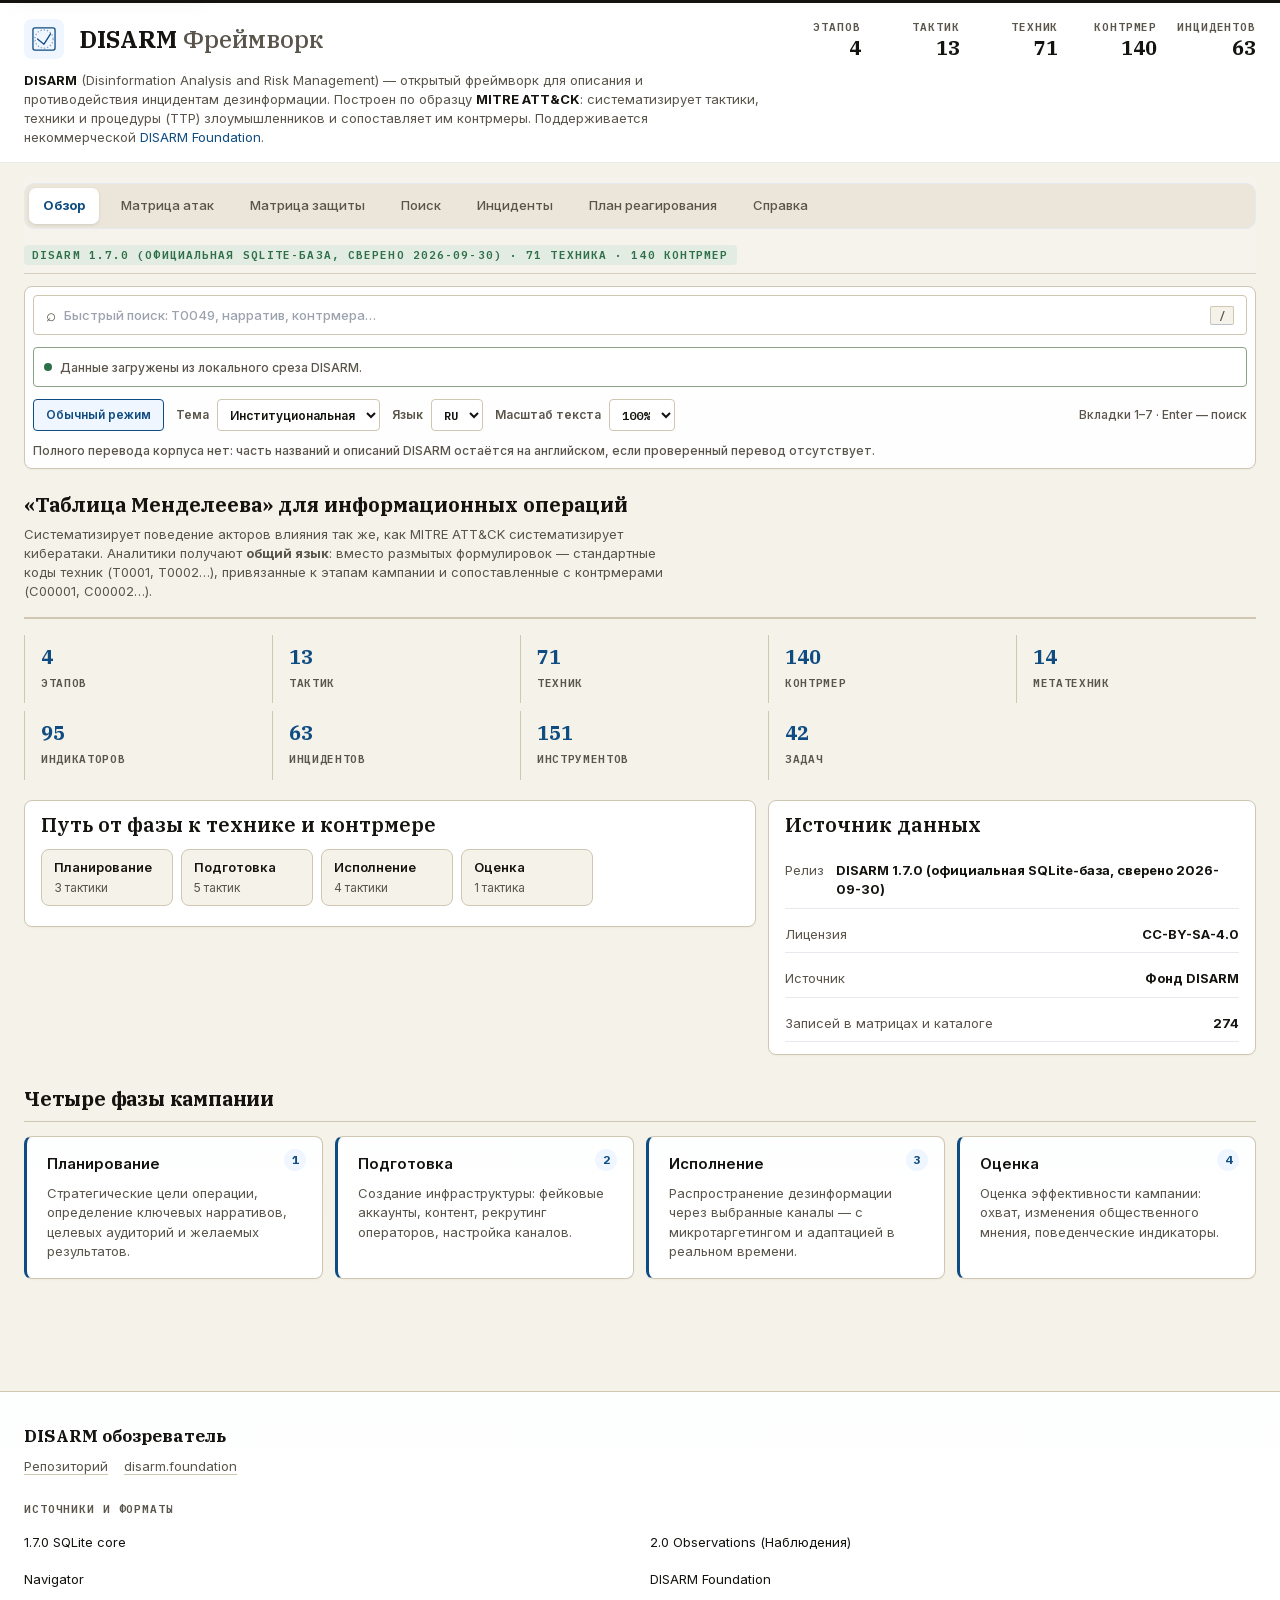
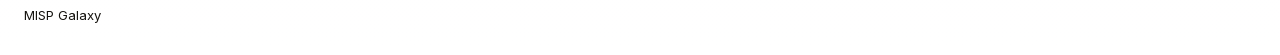
==== commit b7fe37d9: "Inflect selected playbook metric labels in authored locales" ====
--- a/index.html
+++ b/index.html
@@ -513,9 +513,9 @@
 <div id="a11y-transcript" class="avds-sr-only" aria-live="polite" aria-atomic="true"></div>
 
 <script src="assets/analysis-core.js?v=20261002&sha=b643f2b08ee3"></script>
-<script src="assets/ui-locales.js?v=1.7.0&sha=696c81212a4d"></script>
+<script src="assets/ui-locales.js?v=1.7.0&sha=36ff7960c2fd"></script>
   <script src="assets/i18n-runtime.js?v=1.7.0&sha=9dcfe6e1894a"></script>
   <script src="assets/data-core.js?v=1.7.0&sha=531c494cdac2"></script>
-  <script src="assets/app.js?v=1.7.0&sha=6682d45c5007"></script>
+  <script src="assets/app.js?v=1.7.0&sha=9771120d6b61"></script>
 </body>
 </html>
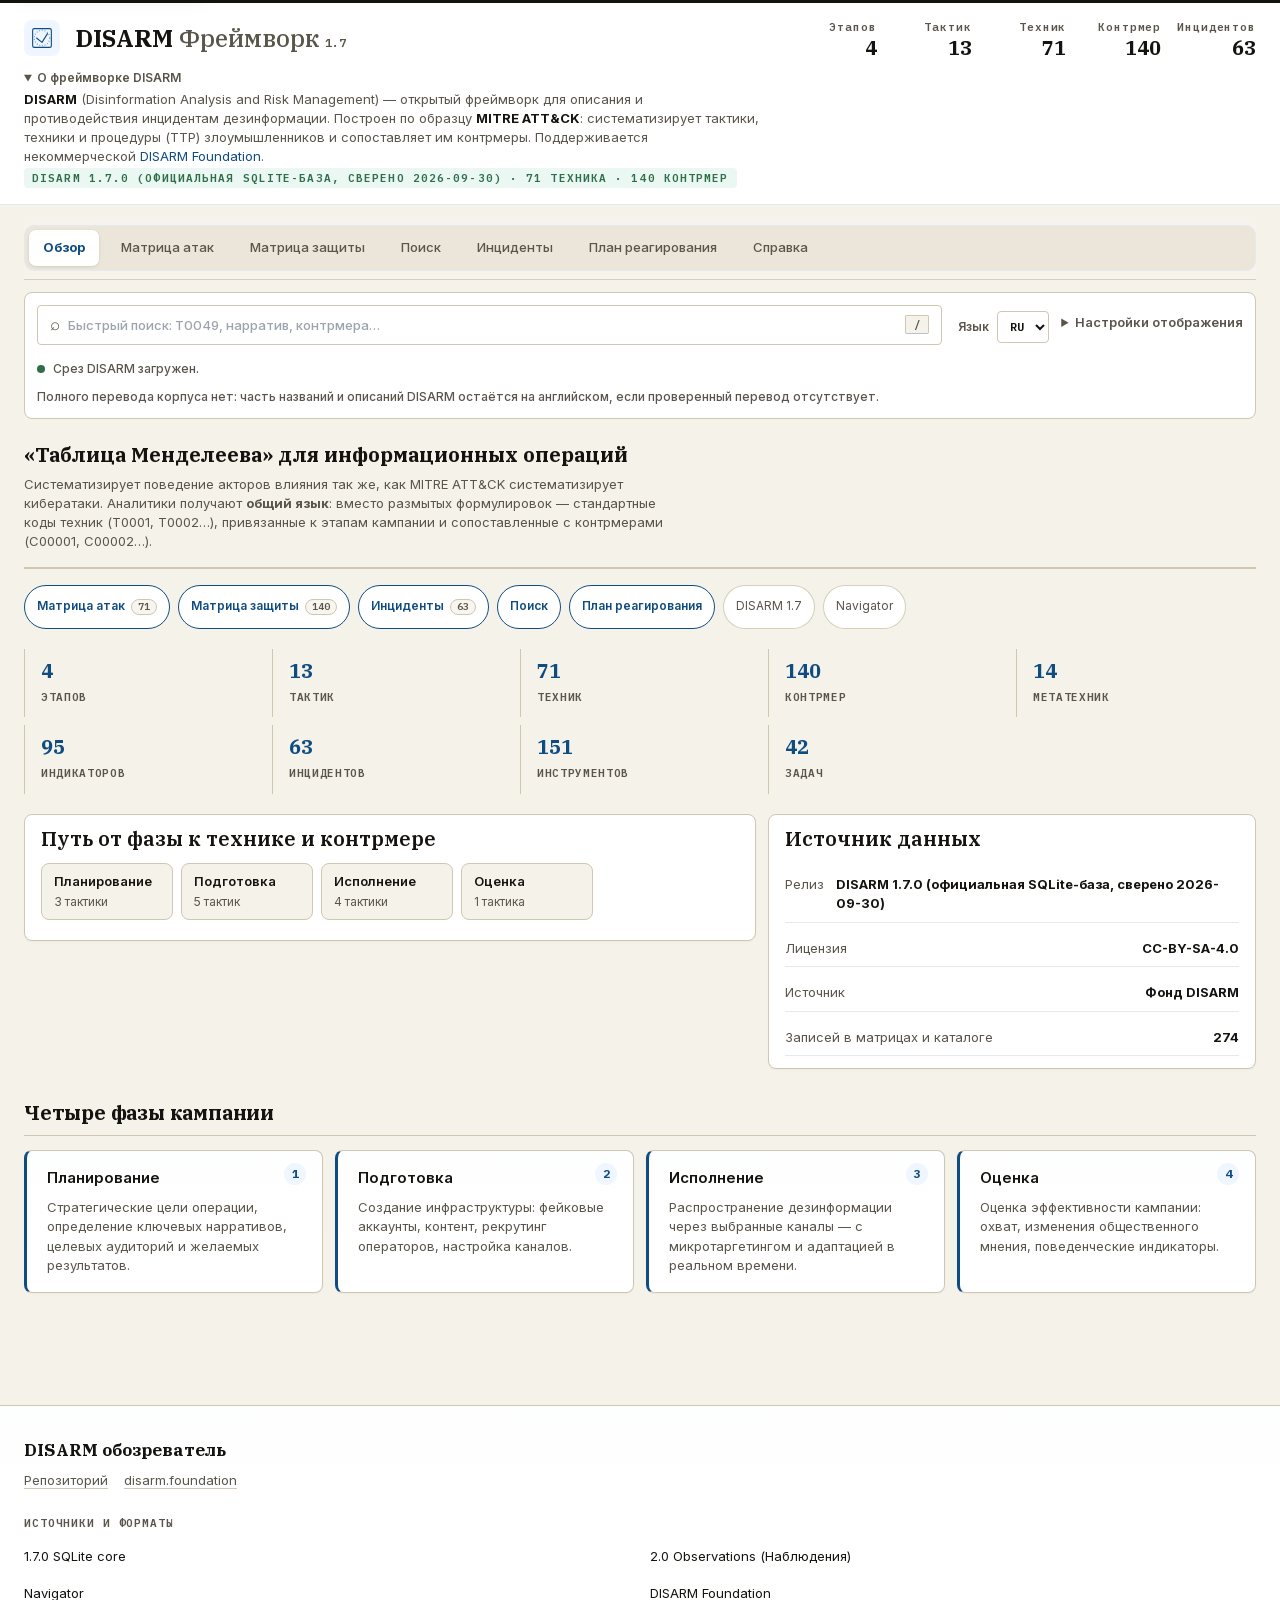
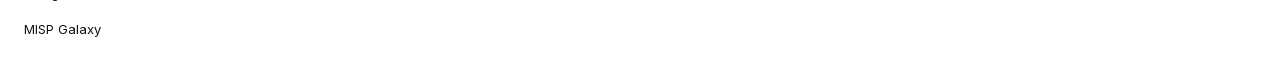
==== commit 87635db2: "feat(ui): evolve DISARM workspace and multilingual interaction hierarchy" ====
--- a/index.html
+++ b/index.html
@@ -16,7 +16,7 @@
 <link rel="stylesheet" href="/fonts/avds/avds-fonts.css">
 <link rel="stylesheet" href="assets/avds-static-token-contract.css?v=4.7.0-bda50683b32f">
 <link rel="stylesheet" href="assets/avds-static-preview-bundle.css?v=20260821-local-preview">
-    <link rel="stylesheet" href="assets/avds-disarm-adapter.css?v=1.3.10&sha=c3b2dcd2df0f">
+    <link rel="stylesheet" href="assets/avds-disarm-adapter.css?v=1.4.0&sha=ef209f990517">
 </head>
 <body>
 <a class="skip-link" id="skip-link" href="#main-content">Перейти к содержанию</a>
@@ -34,7 +34,7 @@
           <circle cx="20" cy="20" r="14" stroke-dasharray="2 3" opacity=".5"/>
         </svg>
         <div>
-          <h1 class="masthead-title">DISARM <span class="masthead-vs" id="masthead-vs">Фреймворк</span></h1>
+          <h1 class="masthead-title">DISARM <span class="masthead-vs" id="masthead-vs">Фреймворк</span> <span class="masthead-version">1.7</span></h1>
         </div>
       </div>
       <div class="masthead-meta-strip" id="masthead-stats">
@@ -45,12 +45,16 @@
         <div class="meta-item"><span class="meta-label">Инцидентов</span><span class="meta-val" id="m-incidents">—</span></div>
       </div>
     </div>
+    <details class="masthead-intro" id="masthead-intro" open>
+      <summary>О фреймворке DISARM</summary>
     <p class="masthead-lede">
       <b>DISARM</b> (Disinformation Analysis and Risk Management) — открытый фреймворк для описания и
       противодействия инцидентам дезинформации. Построен по образцу <b>MITRE ATT&amp;CK</b>: систематизирует
       тактики, техники и процедуры (TTP) злоумышленников и сопоставляет им контрмеры. Поддерживается
       некоммерческой <a href="https://www.disarm.foundation/" target="_blank" rel="noopener noreferrer">DISARM Foundation</a>.
     </p>
+    <span class="avds-theme-chip avds-theme-chip--success" id="status-badge">данные загружаются…</span>
+    </details>
   </div>
 </header>
 
@@ -67,21 +71,27 @@
       <button class="avds-pill-tab" id="tab-playbook" data-tab="playbook" role="tab" aria-selected="false" aria-controls="panel-playbook" tabindex="-1" title="Открыть конструктор реагирования">План реагирования</button>
       <button class="avds-pill-tab" id="tab-about" data-tab="about" role="tab" aria-selected="false" aria-controls="panel-about" tabindex="-1" title="Открыть справку о DISARM">Справка</button>
     </div>
-    <span class="avds-theme-chip avds-theme-chip--success" id="status-badge">данные загружаются…</span>
+
   </div>
 
   <section class="workspace-toolbar avds-control-panel" aria-label="Рабочая панель">
     <div class="workspace-search">
       <span class="workspace-search__icon" aria-hidden="true">⌕</span>
-      <input type="search" id="workspace-search" placeholder="Быстрый поиск: T0049, нарратив, контрмера…" autocomplete="off">
+      <input type="search" id="workspace-search" aria-label="Быстрый поиск по корпусу DISARM" placeholder="Быстрый поиск: T0049, нарратив, контрмера…" autocomplete="off">
       <kbd>/</kbd>
     </div>
     <div class="workspace-actions">
-      <div class="avds-data-state" id="data-state" role="status" aria-live="polite" data-state="loading">
-        <span class="avds-data-state__dot" aria-hidden="true"></span>
-        <span id="data-state-copy">Загрузка проверенного среза DISARM…</span>
-        <button type="button" class="workspace-action avds-data-state__retry" id="data-retry" disabled hidden>Повторить</button>
-      </div>
+      <label class="avds-locale-picker" for="locale-select">
+        <span>Язык</span>
+        <select id="locale-select" aria-label="Язык интерфейса" aria-describedby="locale-scope-note">
+          <option value="ru">RU</option>
+          <option value="kk">KK</option>
+          <option value="en">EN</option>
+        </select>
+      </label>
+      <details class="workspace-settings" id="workspace-settings">
+        <summary>Настройки отображения</summary>
+        <div class="workspace-settings__body">
       <button type="button" class="workspace-action" id="density-toggle" aria-pressed="false">Компактно</button>
       <label class="avds-theme-picker" for="theme-select">
         <span>Тема</span>
@@ -91,14 +101,6 @@
           <option value="analytics">Данные</option>
           <option value="map">Карта</option>
           <option value="dark">Тёмная</option>
-        </select>
-      </label>
-      <label class="avds-locale-picker" for="locale-select">
-        <span>Язык</span>
-        <select id="locale-select" aria-label="Язык интерфейса" aria-describedby="locale-scope-note">
-          <option value="ru">RU</option>
-          <option value="kk">KK</option>
-          <option value="en">EN</option>
         </select>
       </label>
       <label class="avds-text-scale-picker" for="text-scale-select">
@@ -111,8 +113,15 @@
         </select>
       </label>
       <span class="workspace-shortcuts">Вкладки 1–7 · Enter — поиск</span>
-      <span class="locale-scope-note" id="locale-scope-note" aria-live="polite" hidden></span>
-    </div>
+        </div>
+      </details>
+    </div>
+      <div class="avds-data-state" id="data-state" role="status" aria-live="polite" data-state="loading">
+        <span class="avds-data-state__dot" aria-hidden="true"></span>
+        <span id="data-state-copy">Загрузка проверенного среза DISARM…</span>
+        <button type="button" class="workspace-action avds-data-state__retry" id="data-retry" disabled hidden>Повторить</button>
+      </div>
+    <span class="locale-scope-note" id="locale-scope-note" aria-live="polite" hidden></span>
   </section>
 
   <section class="avds-loading-skeleton avds-surface-card" id="app-loading" aria-label="Загрузка данных DISARM" aria-live="polite">
@@ -137,6 +146,7 @@
     </header>
 
     <!-- KPI metrics -->
+    <nav class="quick-links-rail quick-links-rail--wrap overview-actions" id="overview-quick-links" aria-label="Разделы DISARM"></nav>
     <div class="avds-kpi-grid" id="phase-stats"></div>
 
     <div class="overview-reading-grid">
@@ -167,23 +177,27 @@
     <header class="avds-page-header avds-page-header--with-export">
       <div class="avds-page-header__text">
         <div class="avds-section-head__kicker">DISARM Red — поведение атакующих</div>
-        <h2>Матрица тактик и техник акторов дезинформации</h2>
-        <p class="avds-page-header__subtitle">Колонки — <b>тактические этапы</b>, упорядоченные слева направо по фазам планирования, подготовки, исполнения и оценки. Внутри колонки — <b>техники</b> (TTP). Кликните по технике, чтобы открыть карточку с описанием, контрмерами и связанными инцидентами.</p>
+        <h2>Матрица атак</h2>
+        <details class="page-description"><summary>Описание</summary><p class="avds-page-header__subtitle">Матрица тактик и техник акторов дезинформации</p><p class="avds-page-header__subtitle">Колонки — <b>тактические этапы</b>, упорядоченные слева направо по фазам планирования, подготовки, исполнения и оценки. Внутри колонки — <b>техники</b> (TTP). Кликните по технике, чтобы открыть карточку с описанием, контрмерами и связанными инцидентами.</p></details>
       </div>
       <div class="avds-export-bar avds-control-panel">
-        <input type="search" id="red-filter" placeholder="фильтр по тексту…" class="ds-input">
+        <input type="search" id="red-filter" aria-label="Фильтр техник атак" placeholder="фильтр по тексту…" class="ds-input">
         <div class="mini-filter-pills" id="red-phase-pills" aria-label="Фильтр по фазе"></div>
         <button id="red-heatmap-toggle" class="avds-export-btn" title="Раскрасить техники по числу задокументированных инцидентов"><span class="dot"></span> Тепловая карта</button>
         <button id="red-export-navigator" class="avds-export-btn" title="JSON-слой для DISARM Navigator">↓ JSON-слой навигатора</button>
       </div>
     </header>
-    <div class="compare-card-grid" id="red-compare-grid"></div>
+
     <div class="filter-insight-bar" id="red-insight-bar"></div>
     <div id="red-legend" class="matrix-legend" hidden></div>
     <p id="red-matrix-help" class="avds-sr-only">Матрица интерактивна: Tab перемещает фокус по техникам, Enter или пробел открывает карточку, Escape закрывает карточку и возвращает фокус.</p>
     <div class="matrix-wrap" tabindex="0" role="region" aria-label="Матрица атак" aria-describedby="red-matrix-help">
       <div class="matrix" id="red-matrix" role="grid" aria-label="Матрица техник DISARM"></div>
     </div>
+      <details class="matrix-analytics">
+      <summary>Сравнения по корпусу</summary>
+    <div class="compare-card-grid" id="red-compare-grid"></div>
+    </details>
   </section>
 
   <!-- ============================================================ -->
@@ -193,20 +207,24 @@
     <header class="avds-page-header avds-page-header--with-export">
       <div class="avds-page-header__text">
         <div class="avds-section-head__kicker">DISARM Blue — поведение защитников</div>
-        <h2>Матрица контрмер по тактическим этапам</h2>
-        <p class="avds-page-header__subtitle">Контрмеры (C00…) сгруппированы по самой ранней тактике, в которой их уместно применять. Кликните, чтобы посмотреть, к каким техникам привязана данная контрмера.</p>
+        <h2>Матрица защиты</h2>
+        <details class="page-description"><summary>Описание</summary><p class="avds-page-header__subtitle">Матрица контрмер по тактическим этапам</p><p class="avds-page-header__subtitle">Контрмеры (C00…) сгруппированы по самой ранней тактике, в которой их уместно применять. Кликните, чтобы посмотреть, к каким техникам привязана данная контрмера.</p></details>
       </div>
       <div class="avds-export-bar avds-control-panel">
-        <input type="search" id="blue-filter" placeholder="фильтр по тексту…" class="ds-input">
+        <input type="search" id="blue-filter" aria-label="Фильтр мер защиты" placeholder="фильтр по тексту…" class="ds-input">
         <div class="mini-filter-pills" id="blue-phase-pills" aria-label="Фильтр контрмер по фазе"></div>
       </div>
     </header>
-    <div class="compare-card-grid" id="blue-compare-grid"></div>
+
     <div class="filter-insight-bar" id="blue-insight-bar"></div>
     <p id="blue-matrix-help" class="avds-sr-only">Матрица интерактивна: Tab перемещает фокус по контрмерам, Enter или пробел открывает карточку, Escape закрывает карточку и возвращает фокус.</p>
     <div class="matrix-wrap" tabindex="0" role="region" aria-label="Матрица защиты" aria-describedby="blue-matrix-help">
       <div class="matrix" id="blue-matrix" role="grid" aria-label="Матрица контрмер DISARM"></div>
     </div>
+      <details class="matrix-analytics">
+      <summary>Сравнения по корпусу</summary>
+    <div class="compare-card-grid" id="blue-compare-grid"></div>
+    </details>
   </section>
 
   <!-- ============================================================ -->
@@ -216,15 +234,15 @@
     <header class="avds-page-header">
       <div class="avds-page-header__text">
         <div class="avds-section-head__kicker">Универсальный поиск</div>
-        <h2>Поиск по всем объектам DISARM</h2>
-        <p class="avds-page-header__subtitle">Поиск работает по ID, названию и описанию всех типов объектов: техники, контрмеры, инциденты, тактики, инструменты, индикаторы и задачи. Релевантность учитывает совпадения в идентификаторе и названии.</p>
+        <h2>Поиск</h2>
+        <details class="page-description"><summary>Описание</summary><p class="avds-page-header__subtitle">Поиск по всем объектам DISARM</p><p class="avds-page-header__subtitle">Поиск работает по ID, названию и описанию всех типов объектов: техники, контрмеры, инциденты, тактики, инструменты, индикаторы и задачи. Релевантность учитывает совпадения в идентификаторе и названии.</p></details>
       </div>
     </header>
 
     <div class="avds-search-hero">
       <div class="avds-search-hero__bar">
         <span class="avds-search-hero__icon">⌕</span>
-        <input type="search" id="global-search" class="avds-search-hero__input" placeholder="ID, название или фраза… например: T0049, нарратив, инфлюенсер">
+        <input type="search" id="global-search" aria-label="Поиск по корпусу DISARM" class="avds-search-hero__input" placeholder="ID, название или фраза… например: T0049, нарратив, инфлюенсер">
       </div>
       <div class="avds-search-hero__filters" id="search-type-list">
         <label class="search-type-chip"><input type="checkbox" value="technique" checked><span>Техники</span></label>
@@ -261,14 +279,27 @@
     <header class="avds-page-header avds-page-header--with-export">
       <div class="avds-page-header__text">
         <div class="avds-section-head__kicker">Каталог инцидентов</div>
-        <h2>Каталог инцидентов DISARM</h2>
-        <p class="avds-page-header__subtitle">Записи упорядочены по году начала. Карточка показывает атрибуцию, страну и связанные техники, если эти поля указаны в источнике.</p>
-      </div>
+        <h2>Инциденты</h2>
+        <details class="page-description"><summary>Описание</summary><p class="avds-page-header__subtitle">Каталог инцидентов DISARM</p><p class="avds-page-header__subtitle">Записи упорядочены по году начала. Карточка показывает атрибуцию, страну и связанные техники, если эти поля указаны в источнике.</p></details>
+      </div>
+    </header>
+    <div class="summary-strip" id="incident-summary-strip"></div>
       <div class="avds-export-bar avds-control-panel">
-        <input type="search" id="incident-filter" placeholder="страна, год, ключевое слово…" class="ds-input">
-      </div>
-    </header>
-    <div class="summary-strip" id="incident-summary-strip"></div>
+        <input type="search" id="incident-filter" aria-label="Фильтр инцидентов" placeholder="страна, год, ключевое слово…" class="ds-input">
+      </div>
+
+    <div class="incident-filter-pills avds-control-panel">
+      <div class="mini-filter-pills incident-filter-group" id="incident-year-pills" aria-label="Фильтр по году" data-label="Год"></div>
+      <div class="mini-filter-pills incident-filter-group" id="incident-country-pills" aria-label="Фильтр по стране" data-label="Страна"></div>
+      <div class="mini-filter-pills incident-filter-group" id="incident-tactic-pills" aria-label="Фильтр по тактике" data-label="Тактика"></div>
+      <button class="avds-export-btn" id="incident-clear-filters" title="Сбросить фильтры каталога">Сбросить фильтры</button>
+    </div>
+    <a class="incident-analytics-link" href="#incident-analytics">Перейти к аналитике корпуса</a>
+    <div class="filter-insight-bar incident-status" id="incident-status">Показаны все инциденты каталога.</div>
+    <div id="incident-list" class="incident-grid"></div>
+    <details class="incident-analytics" id="incident-analytics">
+      <summary>Сравнение периодов и география корпуса</summary>
+      <div class="incident-analytics__body">
     <section class="incident-period-comparison avds-surface-card" aria-labelledby="incident-period-title" data-viz="period-comparison" data-table-alternative="true">
       <div class="incident-period-comparison__head">
         <div>
@@ -291,13 +322,6 @@
       </div>
       <p class="incident-period-comparison__source">Источник: <a href="https://github.com/DISARMFoundation/DISARMframeworks-17" target="_blank" rel="noopener noreferrer">DISARM 1.7.0 · SQLite-ядро</a> · пропущенный год не трактуется как ноль вне корпуса.</p>
     </section>
-    <div class="incident-filter-pills avds-control-panel">
-      <div class="mini-filter-pills incident-filter-group" id="incident-year-pills" aria-label="Фильтр по году" data-label="Год"></div>
-      <div class="mini-filter-pills incident-filter-group" id="incident-country-pills" aria-label="Фильтр по стране" data-label="Страна"></div>
-      <div class="mini-filter-pills incident-filter-group" id="incident-tactic-pills" aria-label="Фильтр по тактике" data-label="Тактика"></div>
-      <button class="avds-export-btn" id="incident-clear-filters" title="Сбросить фильтры каталога">Сбросить фильтры</button>
-    </div>
-    <div class="filter-insight-bar incident-status" id="incident-status">Показаны все инциденты каталога.</div>
     <section class="incident-map-list avds-surface-card" aria-labelledby="incident-map-title">
       <div class="incident-map-list__head">
         <div>
@@ -311,7 +335,8 @@
         <div id="incident-geo-list" class="incident-geo-list" aria-label="Страны и число инцидентов"></div>
       </div>
     </section>
-    <div id="incident-list" class="incident-grid"></div>
+      </div>
+    </details>
   </section>
 
   <!-- ============================================================ -->
@@ -321,20 +346,23 @@
     <header class="avds-page-header avds-page-header--with-export">
       <div class="avds-page-header__text">
         <div class="avds-section-head__kicker">Конструктор плейбука</div>
-        <h2>Соберите план реагирования по выбранным техникам</h2>
-        <p class="avds-page-header__subtitle">Отметьте наблюдаемые техники — модуль покажет связанные контрмеры и рассчитает компактный опорный набор по структурному покрытию. Связь не является доказательством эффективности; состав сохраняется автоматически и передаётся по ссылке.</p>
+        <h2>План реагирования</h2>
+        <details class="page-description"><summary>Описание</summary><p class="avds-page-header__subtitle">Соберите план реагирования по выбранным техникам</p><p class="avds-page-header__subtitle">Отметьте наблюдаемые техники — модуль покажет связанные контрмеры и рассчитает компактный опорный набор по структурному покрытию. Связь не является доказательством эффективности; состав сохраняется автоматически и передаётся по ссылке.</p></details>
       </div>
       <div class="avds-export-bar avds-control-panel pb-toolbar">
+        <button id="pb-export" class="avds-export-btn pb-btn-primary">Текстовый отчёт</button>
         <button id="pb-permalink" class="avds-export-btn" title="Скопировать ссылку с состоянием плейбука">Скопировать ссылку</button>
-        <button id="pb-clear" class="avds-export-btn">Очистить</button>
-        <button id="pb-export" class="avds-export-btn">Текстовый отчёт</button>
-        <button id="pb-export-navigator" class="avds-export-btn" title="JSON-слой для DISARM Navigator">JSON-слой навигатора</button>
-        <button id="pb-export-stix" class="avds-export-btn" title="STIX 2.1 bundle для MISP/OpenCTI">STIX 2.1</button>
-      </div>
-    </header>
-
-    <div id="pb-coverage" class="pb-coverage-bar avds-surface-card empty">Техники не выбраны</div>
-    <div id="pb-selected" class="pb-selected empty" aria-live="polite" hidden></div>
+        <details class="pb-export-formats">
+          <summary>Другие форматы</summary>
+          <div class="pb-export-formats__body">
+            <button id="pb-export-navigator" class="avds-export-btn" title="JSON-слой для DISARM Navigator">JSON-слой навигатора</button>
+            <button id="pb-export-stix" class="avds-export-btn" title="STIX 2.1 bundle для MISP/OpenCTI">STIX 2.1</button>
+          </div>
+        </details>
+        <button id="pb-clear" class="avds-export-btn pb-action-muted">Очистить</button>
+      </div>
+    </header>
+
 
     <div class="playbook-grid">
       <div class="pb-col avds-surface-card">
@@ -342,7 +370,8 @@
           <span class="avds-section-head__kicker">Шаг 1</span>
           <h4>Выберите техники атаки</h4>
         </div>
-        <input type="search" id="pb-tech-filter" placeholder="фильтр по ID, названию, описанию…" class="ds-input">
+        <input type="search" id="pb-tech-filter" aria-label="Фильтр техник плейбука" placeholder="фильтр по ID, названию, описанию…" class="ds-input">
+    <div id="pb-selected" class="pb-selected empty" aria-live="polite" hidden></div>
         <div id="pb-tech-list" class="pb-list"></div>
       </div>
       <div class="pb-col avds-surface-card">
@@ -353,6 +382,7 @@
         <div id="pb-counters" class="pb-counters"></div>
       </div>
     </div>
+    <div id="pb-coverage" class="pb-coverage-bar avds-surface-card empty">Техники не выбраны</div>
   </section>
 
   <!-- ============================================================ -->
@@ -513,9 +543,9 @@
 <div id="a11y-transcript" class="avds-sr-only" aria-live="polite" aria-atomic="true"></div>
 
 <script src="assets/analysis-core.js?v=20261002&sha=b643f2b08ee3"></script>
-<script src="assets/ui-locales.js?v=1.7.0&sha=36ff7960c2fd"></script>
-  <script src="assets/i18n-runtime.js?v=1.7.0&sha=9dcfe6e1894a"></script>
+<script src="assets/ui-locales.js?v=1.7.0&sha=be5c02408616"></script>
+  <script src="assets/i18n-runtime.js?v=1.7.0&sha=ba1336d75f32"></script>
   <script src="assets/data-core.js?v=1.7.0&sha=531c494cdac2"></script>
-  <script src="assets/app.js?v=1.7.0&sha=9771120d6b61"></script>
+  <script src="assets/app.js?v=1.7.0&sha=82b596356380"></script>
 </body>
 </html>
--- a/assets/avds-disarm-adapter.css
+++ b/assets/avds-disarm-adapter.css
@@ -1,4 +1,4 @@
-/* AVDS DISARM static product adapter v1.3.9
+/* AVDS DISARM static product adapter v1.4.0
    AVDS release baseline: 4.7.0
    Compatible source UI package: 4.5.1
    Product owns DISARM data, interaction policy and local composition.
@@ -39,6 +39,10 @@
   --disarm-control-min-height: calc(var(--disarm-unit) * 40);
   --disarm-touch-target: calc(var(--disarm-unit) * 44);
   --disarm-text-scale: 1;
+  --disarm-accent-text: var(--color-accent);
+  --disarm-record-id: var(--color-text-faint);
+  --disarm-matrix-heading-id: var(--p-blue-300);
+  --disarm-matrix-heading-count: var(--p-blue-200);
   --disarm-scaled-text-2xs: calc(var(--text-2xs) * var(--disarm-text-scale));
   --disarm-scaled-text-xs: calc(var(--text-xs) * var(--disarm-text-scale));
   --disarm-scaled-text-sm: calc(var(--text-sm) * var(--disarm-text-scale));
@@ -51,6 +55,14 @@
 html[data-text-scale="125"] { --disarm-text-scale: 1.25; }
 html[data-text-scale="150"] { --disarm-text-scale: 1.5; }
 html[data-text-scale="200"] { --disarm-text-scale: 2; }
+html[data-theme="dark"] {
+  --color-accent: var(--p-blue-600);
+  --color-accent-hover: var(--p-blue-700);
+  --disarm-accent-text: var(--p-blue-300);
+  --disarm-record-id: var(--color-text-muted);
+  --disarm-matrix-heading-id: var(--p-blue-700);
+  --disarm-matrix-heading-count: var(--p-blue-700);
+}
 
 html, body {
   margin: 0; padding: 0;
@@ -65,7 +77,7 @@
 main { flex: 1 0 auto; }
 main:focus { outline: none; }
 
-a { color: var(--color-accent); text-decoration: none; transition: color var(--motion-duration-fast); }
+a { color: var(--disarm-accent-text); text-decoration: none; transition: color var(--motion-duration-fast); }
 a:hover { color: var(--color-accent-hover); }
 button,
 input,
@@ -149,36 +161,83 @@
    ============================================================ */
 .site-masthead {
   margin-bottom: 0;
-  padding-top: var(--space-6);
-  padding-bottom: var(--space-5);
-  background:
-    linear-gradient(180deg, color-mix(in srgb, var(--color-surface) 96%, var(--color-accent-subtle) 4%) 0%, var(--color-surface) 100%);
+
+  padding-top: var(--space-3);
+
+  padding-bottom: var(--space-3);
+
+  background: var(--color-surface);
   border-bottom: var(--disarm-unit) solid var(--color-border-subtle);
 }
+.masthead-intro > summary,
+.workspace-settings > summary,
+.pb-export-formats > summary,
+.matrix-analytics > summary,
+.incident-analytics > summary {
+  cursor: pointer;
+  min-height: var(--disarm-touch-target);
+  padding: var(--space-2) 0;
+  color: var(--color-text-muted);
+  font: 600 var(--disarm-scaled-text-sm) / 1.4 var(--font-sans);
+  overflow-wrap: anywhere;
+}
+.masthead-intro > summary { min-height: 0; padding: var(--space-1) 0; font-size: var(--disarm-scaled-text-xs); }
+.masthead-intro .masthead-lede { max-width: var(--disarm-reading-max); margin-bottom: 0; }
+.workspace-settings__body,
+.pb-export-formats__body {
+  display: flex;
+  flex-wrap: wrap;
+  align-items: center;
+  gap: var(--space-3);
+  padding: var(--space-3) 0;
+}
+.workspace-settings { min-width: 0; }
+.workspace-settings[open] { flex: 1 1 100%; }
+.workspace-search[hidden] { display: none; }
+.matrix-analytics,
+.incident-analytics { margin-top: var(--space-6); border-top: var(--disarm-unit) solid var(--color-divider); }
+.incident-analytics > summary { color: var(--color-text); }
+.incident-analytics__body { display: grid; gap: var(--space-4); padding-top: var(--space-3); }
+.incident-analytics-link { display: inline-flex; min-height: var(--disarm-touch-target); align-items: center; font-size: var(--disarm-scaled-text-sm); }
+.masthead-version { font: 600 var(--disarm-scaled-text-xs) / 1.2 var(--font-mono); color: var(--color-text-muted); white-space: nowrap; }
+.page-description { margin: var(--space-1) 0; }
+.page-description > summary { cursor: pointer; color: var(--color-text-muted); font: 500 var(--disarm-scaled-text-xs) / 1.4 var(--font-sans); min-height: calc(var(--disarm-unit) * 32); padding: var(--space-2) 0; }
+.page-description[open] > summary { color: var(--disarm-accent-text); }
+.page-description .avds-page-header__subtitle { padding-bottom: var(--space-2); }
 .masthead-brand-row {
   display: flex;
-  align-items: flex-start;
+
+  align-items: center;
   justify-content: space-between;
-  gap: var(--space-6);
+
+  gap: var(--space-4);
   flex-wrap: wrap;
-  margin-bottom: var(--space-4);
+
+  margin-bottom: var(--space-2);
 }
 .masthead-brand { display: flex; align-items: center; gap: var(--space-4); }
 .masthead-logo {
-  width: calc(var(--disarm-unit) * 48); height: calc(var(--disarm-unit) * 48);
-  padding: calc(var(--disarm-unit) * 8);
+  width: calc(var(--disarm-unit) * 36); height: calc(var(--disarm-unit) * 36);
+
+  padding: calc(var(--disarm-unit) * 6);
   background: var(--color-accent-subtle);
-  border-radius: var(--radius-lg);
-  color: var(--color-accent);
+
+  border-radius: var(--radius-md);
+  color: var(--disarm-accent-text);
   flex-shrink: 0;
-}
-.masthead-title { font-size: var(--disarm-scaled-text-3xl); font-weight: 700; }
+
+}
+.masthead-title {
+  min-width: 0;
+  overflow-wrap: anywhere;
+  font-size: var(--disarm-scaled-text-2xl); font-weight: 700; }
 .masthead-vs { color: var(--color-text-muted); font-weight: 500; }
 
 .masthead-meta-strip {
   display: grid;
   grid-template-columns: repeat(5, auto);
-  gap: var(--space-5);
+
+  gap: var(--space-4);
   align-items: center;
 }
 .masthead-meta-strip .meta-item {
@@ -191,7 +250,7 @@
   font-family: var(--font-mono);
   font-size: var(--disarm-scaled-text-2xs);
   color: var(--color-text-muted);
-  text-transform: uppercase;
+  text-transform: none;
   letter-spacing: .08em;
   font-weight: 600;
 }
@@ -246,6 +305,7 @@
   flex: 0 0 auto;
   white-space: nowrap;
 }
+.tabbar-row .avds-pill-tab[aria-selected="true"] { color: var(--disarm-accent-text); }
 .tabbar-row .avds-pill-tab:focus-visible,
 .workspace-action:focus-visible,
 .avds-export-btn:focus-visible,
@@ -281,12 +341,21 @@
   overflow-wrap: anywhere;
 }
 .workspace-toolbar {
-  display: flex;
+  display: grid;
   flex-direction: column;
   align-items: stretch;
-  gap: var(--space-3);
-  margin: 0 0 var(--space-6);
-  padding: var(--space-2);
+
+  gap: var(--space-2) var(--space-4);
+
+  margin: 0 0 var(--space-5);
+
+  padding: var(--space-3);
+
+  grid-template-columns: minmax(0, 1fr) auto;
+
+  background: var(--color-surface);
+
+  box-shadow: none;
 }
 .workspace-search {
   width: 100%;
@@ -294,6 +363,7 @@
   min-width: 0;
   display: flex;
   align-items: center;
+  align-self: start;
   gap: var(--space-2);
   min-height: calc(var(--disarm-unit) * 40);
   padding: 0 var(--space-3);
@@ -333,26 +403,36 @@
 .workspace-actions {
   display: flex;
   align-items: center;
+
   gap: var(--space-3);
-  width: 100%;
+
+  width: auto;
   min-width: 0;
-  flex: 1 1 auto;
+
+  flex: 0 1 auto;
   flex-wrap: wrap;
 }
 .avds-data-state {
   display: inline-flex;
   align-items: center;
   gap: var(--space-2);
-  min-height: var(--disarm-control-min-height);
+
+  min-height: 0;
   max-width: none;
   min-width: 0;
   flex: 1 1 100%;
-  padding: calc(var(--disarm-unit) * 6) calc(var(--disarm-unit) * 10);
-  border: var(--disarm-unit) solid var(--color-border);
+
+  padding: var(--space-1) 0;
+
+  border: 0;
   border-radius: var(--radius-sm);
-  background: var(--color-surface);
-  color: var(--color-text-muted);
-  font: 500 var(--disarm-scaled-text-xs) / 1.3 var(--font-sans);
+
+  background: transparent;
+  color: var(--color-text-muted);
+
+  font: 500 var(--disarm-scaled-text-xs) / 1.4 var(--font-sans);
+
+  grid-column: 1 / -1;
 }
 .avds-data-state__dot {
   width: calc(var(--disarm-unit) * 8);
@@ -412,6 +492,12 @@
   color: var(--color-text-muted);
   font: 500 var(--disarm-scaled-text-xs) / 1.4 var(--font-sans);
   overflow-wrap: anywhere;
+
+  grid-column: 1 / -1;
+
+  margin: 0;
+
+  font-size: var(--disarm-scaled-text-xs);
 }
 .avds-text-scale-picker {
   display: inline-flex;
@@ -463,7 +549,7 @@
 .workspace-action:hover,
 .workspace-action[aria-pressed="true"] {
   border-color: var(--color-accent);
-  color: var(--color-accent);
+  color: var(--disarm-accent-text);
   background: var(--color-accent-subtle);
 }
 .workspace-action:focus-visible {
@@ -483,6 +569,8 @@
   cursor: not-allowed;
 }
 .mini-filter-pills,
+#panel-incidents > .avds-export-bar { padding: var(--space-2); margin-bottom: var(--space-2); }
+#incident-filter { flex: 1 1 auto; width: 100%; min-width: 0; }
 .incident-filter-pills {
   display: flex;
   flex-wrap: wrap;
@@ -501,7 +589,7 @@
 .mini-pill.active,
 .mini-pill:hover {
   border-color: var(--color-accent);
-  color: var(--color-accent);
+  color: var(--disarm-accent-text);
   background: var(--color-accent-subtle);
 }
 .incident-filter-pills {
@@ -555,7 +643,7 @@
 .incident-status.is-active {
   border-color: var(--color-accent-subtle);
   background: var(--color-accent-subtle);
-  color: var(--color-accent);
+  color: var(--disarm-accent-text);
   font-weight: 600;
 }
 
@@ -571,6 +659,8 @@
 .avds-page-header h2 {
   font-size: var(--disarm-scaled-text-2xl);
   margin: var(--space-2) 0 var(--space-2);
+
+  line-height: 1.2;
 }
 .avds-page-header__subtitle {
   margin: 0;
@@ -589,9 +679,11 @@
 }
 .avds-page-header--with-export {
   align-items: start;
-  padding-bottom: var(--space-4);
+
+  padding-bottom: var(--space-3);
   border-bottom: var(--disarm-unit) solid var(--color-divider);
-  margin-bottom: var(--space-4);
+
+  margin-bottom: var(--space-3);
 }
 #panel-red .avds-page-header {
   display: grid;
@@ -614,16 +706,10 @@
   line-height: 1.18;
 }
 #panel-red .avds-page-header__subtitle {
-  display: -webkit-box;
-  -webkit-line-clamp: 6;
-  -webkit-box-orient: vertical;
-  overflow: hidden;
+  display: block;
 }
 #panel-blue .avds-page-header__subtitle {
-  display: -webkit-box;
-  -webkit-line-clamp: 5;
-  -webkit-box-orient: vertical;
-  overflow: hidden;
+  display: block;
 }
 #panel-red .avds-page-header .avds-export-bar {
   width: 100%;
@@ -706,11 +792,26 @@
   position: relative;
   display: flex;
   flex-direction: column;
-  gap: var(--space-2);
-  min-height: calc(var(--disarm-unit) * 116);
-  padding: var(--space-4);
+
+  gap: var(--space-1);
+
+  min-height: 0;
+
+  padding: var(--space-3);
   overflow: hidden;
-}
+
+  box-shadow: none;
+
+  background: transparent;
+
+  border: 0;
+
+  border-left: var(--disarm-unit) solid var(--color-divider);
+}
+.summary-card > summary { min-height: var(--disarm-touch-target); cursor: pointer; }
+.summary-card > summary .summary-card__eyebrow { display: inline-block; }
+.summary-card > summary .summary-card__title { display: block; margin-top: var(--space-1); }
+.summary-card__desc { margin-top: var(--space-2); }
 .summary-card::before {
   content: "";
   position: absolute;
@@ -810,7 +911,7 @@
 .compare-row__value {
   font-size: var(--disarm-scaled-text-xs);
   font-weight: 600;
-  color: var(--color-accent);
+  color: var(--disarm-accent-text);
   text-align: right;
 }
 .compare-card__footer {
@@ -922,13 +1023,13 @@
   transition: color var(--motion-duration-fast), background var(--motion-duration-fast);
 }
 .overview-workflow__steps li:last-child a { border-bottom: 0; }
-.overview-workflow__steps a:hover { color: var(--color-accent); }
+.overview-workflow__steps a:hover { color: var(--disarm-accent-text); }
 .overview-workflow__steps a:focus-visible { outline: calc(var(--disarm-unit) * 2) solid var(--color-focus-ring); outline-offset: calc(var(--disarm-unit) * 2); }
-.overview-workflow__index { font-family: var(--font-mono); font-size: var(--disarm-scaled-text-xs); font-weight: 700; color: var(--color-accent); }
+.overview-workflow__index { font-family: var(--font-mono); font-size: var(--disarm-scaled-text-xs); font-weight: 700; color: var(--disarm-accent-text); }
 .overview-workflow__steps span:not(.overview-workflow__index) { display: grid; align-content: start; gap: var(--space-1); }
 .overview-workflow__steps strong { font-size: var(--disarm-scaled-text-base); }
 .overview-workflow__steps small { color: var(--color-text-muted); font-size: var(--disarm-scaled-text-xs); line-height: 1.45; }
-.overview-workflow__steps b { grid-column: 3; align-self: center; color: var(--color-accent); font-size: var(--disarm-scaled-text-sm); white-space: nowrap; }
+.overview-workflow__steps b { grid-column: 3; align-self: center; color: var(--disarm-accent-text); font-size: var(--disarm-scaled-text-sm); white-space: nowrap; }
 .avds-kpi-grid .avds-stat-card,
 .stat-card {
   background: var(--color-surface);
@@ -950,7 +1051,7 @@
   font-size: var(--disarm-scaled-text-xl);
   font-weight: 700;
   letter-spacing: 0;
-  color: var(--color-accent);
+  color: var(--disarm-accent-text);
   line-height: 1;
 }
 .avds-kpi-grid .avds-stat-card__label,
@@ -1007,7 +1108,7 @@
 .overview-card .card-cta {
   font-size: var(--disarm-scaled-text-sm);
   font-weight: 600;
-  color: var(--color-accent);
+  color: var(--disarm-accent-text);
 }
 .overview-reading-grid {
   display: grid;
@@ -1082,7 +1183,7 @@
   font-family: var(--font-mono);
   font-size: var(--disarm-scaled-text-xs);
   font-weight: 700;
-  color: var(--color-accent);
+  color: var(--disarm-accent-text);
   position: absolute;
   top: var(--space-3);
   right: var(--space-4);
@@ -1146,11 +1247,29 @@
   top: 0;
   z-index: var(--disarm-z-raised);
   cursor: default;
+
+  display: block;
+
+  width: 100%;
+
+  text-align: left;
+
+  border-left: 0;
+
+  border-right: 0;
+
+  border-top: 0;
+
+  border-radius: 0;
+
+  font-family: var(--font-sans);
+
+  opacity: 1;
 }
 .matrix-col-head .mc-id {
   font-family: var(--font-mono);
   font-size: var(--disarm-scaled-text-2xs);
-  color: var(--p-blue-300);
+  color: var(--disarm-matrix-heading-id);
   font-weight: 600;
   letter-spacing: .04em;
   display: block;
@@ -1161,9 +1280,9 @@
   width: fit-content;
   margin-top: calc(var(--disarm-unit) * 6);
   padding: calc(var(--disarm-unit) * 2) calc(var(--disarm-unit) * 7);
-  border: var(--disarm-unit) solid color-mix(in srgb, var(--p-blue-300), transparent 65%);
+  border: var(--disarm-unit) solid color-mix(in srgb, var(--disarm-matrix-heading-id), transparent 65%);
   border-radius: var(--radius-full);
-  color: var(--p-blue-200);
+  color: var(--disarm-matrix-heading-count);
   font: 600 var(--disarm-scaled-text-2xs) / 1.2 var(--font-mono);
 }
 .matrix-col-head {
@@ -1186,7 +1305,7 @@
 .matrix-cell .mc-id {
   font-family: var(--font-mono);
   font-size: var(--disarm-scaled-text-2xs);
-  color: var(--color-text-faint);
+  color: var(--disarm-record-id);
   font-weight: 500;
   display: block;
   margin-bottom: calc(var(--disarm-unit) * 3);
@@ -1210,7 +1329,7 @@
   padding: calc(var(--disarm-unit) * 2) calc(var(--disarm-unit) * 7);
   border-radius: var(--radius-full);
   background: var(--color-accent-subtle);
-  color: var(--color-accent);
+  color: var(--disarm-accent-text);
   font-weight: 700;
 }
 .matrix-cell.hidden { display: none; }
@@ -1315,6 +1434,11 @@
 .avds-export-btn {
   font-size: var(--disarm-scaled-text-sm);
 }
+#red-export-navigator {
+  max-width: 100%;
+  white-space: normal;
+  overflow-wrap: anywhere;
+}
 .pb-btn-primary {
   background: var(--color-accent) !important;
   color: var(--color-text-on-accent) !important;
@@ -1413,7 +1537,7 @@
 .popular-q:hover {
   background: var(--color-accent-subtle);
   border-color: var(--color-accent);
-  color: var(--color-accent);
+  color: var(--disarm-accent-text);
 }
 
 .avds-popular-queries {
@@ -1445,9 +1569,12 @@
   background: var(--color-surface);
   border: var(--disarm-unit) solid var(--color-border);
   border-radius: var(--radius-md);
-  padding: var(--space-3) var(--space-4);
+
+  padding: var(--space-4);
   cursor: pointer;
   transition: all var(--motion-duration-fast);
+
+  box-shadow: none;
 }
 .result:hover {
   border-color: var(--color-accent);
@@ -1463,14 +1590,21 @@
 .result-id {
   font-family: var(--font-mono);
   font-size: var(--disarm-scaled-text-xs);
-  color: var(--color-text-muted);
+
+  color: var(--disarm-accent-text);
   font-weight: 600;
+
+  flex: 0 0 auto;
 }
 .result-name {
   font-weight: 600;
   color: var(--color-text);
   flex: 1;
   min-width: 0;
+
+  font-size: var(--disarm-scaled-text-base);
+
+  line-height: 1.4;
 }
 .result-type {
   font-family: var(--font-mono);
@@ -1480,7 +1614,7 @@
   padding: calc(var(--disarm-unit) * 2) calc(var(--disarm-unit) * 8);
   border-radius: var(--radius-sm);
   background: var(--color-accent-subtle);
-  color: var(--color-accent);
+  color: var(--disarm-accent-text);
   font-weight: 600;
 }
 .result-type.tech { background: var(--color-danger-subtle); color: var(--color-danger-hover); }
@@ -1494,7 +1628,8 @@
 .result-summary {
   font-size: var(--disarm-scaled-text-sm);
   color: var(--color-text-muted);
-  line-height: 1.5;
+
+  line-height: 1.6;
   display: -webkit-box;
   -webkit-line-clamp: 2;
   -webkit-box-orient: vertical;
@@ -1509,7 +1644,7 @@
   font-size: var(--disarm-scaled-text-xs);
   cursor: pointer;
 }
-.result-open:hover { border-color: var(--color-accent); color: var(--color-accent); }
+.result-open:hover { border-color: var(--color-accent); color: var(--disarm-accent-text); }
 .result mark {
   background: var(--color-warning-subtle);
   color: inherit;
@@ -1535,7 +1670,7 @@
 .search-inline-hint.is-active {
   border-color: var(--color-accent-subtle);
   background: var(--color-accent-subtle);
-  color: var(--color-accent);
+  color: var(--disarm-accent-text);
   font-weight: 600;
 }
 .search-results-more {
@@ -1788,9 +1923,10 @@
 }
 .pb-coverage-bar.empty {
   color: var(--color-text-muted);
-  background: var(--color-surface);
-  border-color: var(--color-border);
-  padding: var(--space-3) var(--space-4);
+  background: transparent;
+  border: 0;
+  box-shadow: none;
+  padding: var(--space-1) 0;
 }
 .cov-stat {
   display: flex;
@@ -1801,7 +1937,7 @@
   font-family: var(--font-display, var(--font-sans));
   font-weight: 700;
   font-size: var(--disarm-scaled-text-xl);
-  color: var(--color-accent);
+  color: var(--disarm-accent-text);
   line-height: 1;
   letter-spacing: 0;
 }
@@ -1887,7 +2023,7 @@
   gap: calc(var(--disarm-unit) * 8);
   border: var(--disarm-unit) solid var(--p-blue-200);
   background: var(--color-accent-subtle);
-  color: var(--color-accent);
+  color: var(--disarm-accent-text);
   border-radius: var(--radius-full);
   padding: calc(var(--disarm-unit) * 6) calc(var(--disarm-unit) * 10);
   font-size: var(--disarm-scaled-text-xs);
@@ -1898,6 +2034,7 @@
   line-height: 1;
 }
 .pb-group {
+  flex: 0 0 auto;
   border: var(--disarm-unit) solid var(--color-divider);
   border-radius: var(--radius-md);
   overflow: hidden;
@@ -1969,17 +2106,34 @@
 }
 
 .pb-toolbar {
-  gap: calc(var(--disarm-unit) * 6);
+  gap: var(--space-2);
   align-content: flex-start;
-}
+
+  background: transparent;
+
+  border: 0;
+
+  box-shadow: none;
+
+  padding: 0;
+}
+.pb-export-formats { min-width: 0; }
+.pb-export-formats__body { align-items: stretch; gap: var(--space-2); }
+.pb-action-muted { color: var(--color-text-muted); background: transparent; border-color: transparent; }
+.overview-actions { margin: var(--space-4) 0; }
+.overview-actions .quick-link-pill:not([target]) { min-height: var(--disarm-touch-target); color: var(--disarm-accent-text); border-color: var(--color-accent); font-weight: 600; }
+.obj-header { padding-bottom: var(--space-3); border-bottom: var(--disarm-unit) solid var(--color-divider); margin-bottom: var(--space-3); }
 .pb-toolbar[data-empty-actions="true"] {
   display: none;
 }
 .pb-toolbar .avds-export-btn {
-  min-height: calc(var(--disarm-unit) * 32);
+  min-height: var(--disarm-touch-target);
   padding: calc(var(--disarm-unit) * 6) calc(var(--disarm-unit) * 10);
   font-size: var(--disarm-scaled-text-xs);
-  white-space: nowrap;
+
+  white-space: normal;
+
+  overflow-wrap: anywhere;
 }
 .pb-counter-item:hover { background: var(--color-accent-subtle); }
 .pb-counter-item.is-portfolio {
@@ -2053,6 +2207,10 @@
 .modal-body h2 {
   font-size: var(--disarm-scaled-text-2xl);
   margin: 0 0 var(--space-3);
+
+  line-height: 1.25;
+
+  max-width: 28ch;
 }
 .obj-meta {
   display: flex;
@@ -2083,9 +2241,14 @@
   flex-wrap: wrap;
   gap: var(--space-2);
   margin: var(--space-3) 0;
-  padding: var(--space-3) 0;
-  border-top: var(--disarm-unit) solid var(--color-divider);
+  padding: 0 0 var(--space-3);
   border-bottom: var(--disarm-unit) solid var(--color-divider);
+}
+.obj-actions .avds-export-btn {
+  min-height: calc(var(--disarm-unit) * 44);
+  max-width: 100%;
+  white-space: normal;
+  overflow-wrap: anywhere;
 }
 .obj-summary {
   font-size: var(--disarm-scaled-text-base);
@@ -2107,6 +2270,7 @@
   border-top: var(--disarm-unit) solid var(--color-divider);
 }
 .obj-section h4 {
+  overflow-wrap: anywhere;
   font-size: var(--disarm-scaled-text-base);
   margin-bottom: var(--space-3);
 }
@@ -2136,6 +2300,7 @@
 .obj-link-name {
   flex: 1;
   min-width: 0;
+  overflow-wrap: anywhere;
   color: var(--color-text);
 }
 
@@ -2145,9 +2310,12 @@
 .about-content {
   display: grid;
   gap: var(--space-4);
-  max-width: calc(var(--disarm-unit) * 1120);
+
+  max-width: 70ch;
   width: 100%;
   padding: 0;
+
+  margin-inline: auto;
 }
 .about-hero,
 .about-section {
@@ -2298,7 +2466,7 @@
   text-underline-offset: calc(var(--disarm-unit) * 3);
 }
 .footer-links a:hover {
-  color: var(--color-accent);
+  color: var(--disarm-accent-text);
   text-decoration-color: var(--color-accent);
 }
 .footer-links .avds-coverage-badge {
@@ -2309,7 +2477,7 @@
   border: var(--disarm-unit) solid currentColor;
   border-radius: calc(var(--disarm-unit) * 999);
   background: color-mix(in srgb, var(--color-accent) 8%, transparent);
-  color: var(--color-accent);
+  color: var(--disarm-accent-text);
   font-family: var(--font-mono);
   font-size: calc(var(--disarm-unit) * 9);
   font-weight: 700;
@@ -2320,7 +2488,7 @@
 }
 .footer-links .avds-coverage-badge:hover,
 .footer-links .avds-coverage-badge:focus-visible {
-  color: var(--color-accent);
+  color: var(--disarm-accent-text);
   opacity: .78;
   text-decoration: none;
 }
@@ -2347,11 +2515,11 @@
   width: fit-content;
 }
 .ecosystem-nav a:hover {
-  color: var(--color-accent);
+  color: var(--disarm-accent-text);
   border-bottom-color: var(--color-accent);
 }
 .ecosystem-nav a[aria-current=page] {
-  color: var(--color-accent);
+  color: var(--disarm-accent-text);
   font-weight: 600;
   border-bottom-color: var(--color-accent);
 }
@@ -2364,8 +2532,8 @@
   padding-bottom: var(--space-4);
 }
 html[data-density="compact"] .masthead-logo {
-  width: calc(var(--disarm-unit) * 40);
-  height: calc(var(--disarm-unit) * 40);
+  width: calc(var(--disarm-unit) * 36);
+  height: calc(var(--disarm-unit) * 36);
   padding: calc(var(--disarm-unit) * 7);
   border-radius: var(--radius-md);
 }
@@ -2374,7 +2542,7 @@
   max-width: 92ch;
   line-height: 1.45;
 }
-html[data-density="compact"] .masthead-brand-row { margin-bottom: var(--space-3); }
+html[data-density="compact"] .masthead-brand-row { margin-bottom: var(--space-2); }
 html[data-density="compact"] .site-main { padding-top: var(--space-3); }
 html[data-density="compact"] .workspace-toolbar { margin-bottom: var(--space-4); }
 html[data-density="compact"] .avds-page-header {
@@ -2439,8 +2607,11 @@
   }
 }
 
+@media (max-width: 1023px) {
+  .playbook-grid { grid-template-columns: minmax(0, 1fr); }
+}
+
 @media (max-width: 900px) {
-  .playbook-grid { grid-template-columns: minmax(0, 1fr); }
   .avds-kpi-grid,
   html[data-density="compact"] .avds-kpi-grid {
     grid-template-columns: repeat(2, minmax(0, 1fr));
@@ -2448,6 +2619,17 @@
 }
 
 @media (max-width: 760px) {
+  html[data-text-scale="150"] .obj-link,
+  html[data-text-scale="200"] .obj-link { flex-wrap: wrap; }
+  html[data-text-scale="150"] .obj-link-name,
+  html[data-text-scale="200"] .obj-link-name { flex-basis: 100%; }
+  html[data-text-scale="150"] .ann-summary,
+  html[data-text-scale="200"] .ann-summary { flex-wrap: wrap; }
+  html[data-text-scale="150"] .ann-summary__hint,
+  html[data-text-scale="200"] .ann-summary__hint { flex-basis: 100%; max-width: none; }
+  html[data-text-scale="200"] .ann-summary__label { flex-basis: 100%; order: 0; }
+  html[data-text-scale="200"] .ann-summary__hint { flex: 1; order: 1; }
+  html[data-text-scale="200"] .ann-summary::before { order: 2; }
   .container { padding: 0 var(--space-4); }
   .site-masthead {
     padding-top: var(--space-3);
@@ -2472,8 +2654,8 @@
     border-radius: var(--radius-md);
   }
   .masthead-title {
-    font-size: calc(var(--disarm-unit) * 24);
-    line-height: 1.1;
+    font-size: var(--disarm-scaled-text-xl);
+    line-height: 1.2;
   }
   .masthead-vs {
     display: inline;
@@ -2493,22 +2675,22 @@
     min-width: 0;
   }
   .masthead-meta-strip .meta-label {
-    font-size: calc(var(--disarm-unit) * 9);
-    letter-spacing: .04em;
-    white-space: nowrap;
-    overflow: hidden;
-    text-overflow: clip;
+    font-size: var(--disarm-scaled-text-2xs);
+    letter-spacing: 0;
+    white-space: normal;
+    overflow-wrap: normal;
   }
   .masthead-meta-strip .meta-val {
-    font-size: calc(var(--disarm-unit) * 17);
-  }
+    font-size: calc(var(--disarm-unit) * 17 * var(--disarm-text-scale));
+  }
+  html[data-text-scale="150"] .masthead-meta-strip { grid-template-columns: repeat(2, minmax(0, 1fr)); }
+  html[data-text-scale="200"] .masthead-meta-strip { grid-template-columns: repeat(2, minmax(0, 1fr)); }
+  html[data-text-scale="150"] .masthead-meta-strip .meta-label,
+  html[data-text-scale="200"] .masthead-meta-strip .meta-label { overflow-wrap: anywhere; }
   .masthead-lede {
     font-size: calc(var(--disarm-unit) * 12);
     line-height: 1.4;
-    display: -webkit-box;
-    -webkit-line-clamp: 2;
-    -webkit-box-orient: vertical;
-    overflow: hidden;
+    display: block;
   }
   .tabbar-row {
     flex-direction: column;
@@ -2529,6 +2711,7 @@
     justify-content: center;
   }
   .workspace-toolbar {
+    grid-template-columns: minmax(0, 1fr);
     flex-direction: column;
     align-items: stretch;
     gap: var(--space-2);
@@ -2580,12 +2763,6 @@
   #panel-blue .avds-page-header h2 {
     font-size: calc(var(--disarm-unit) * 22);
   }
-  #panel-red .avds-page-header__subtitle {
-    -webkit-line-clamp: 3;
-  }
-  #panel-blue .avds-page-header__subtitle {
-    -webkit-line-clamp: 3;
-  }
   #panel-red .avds-page-header .avds-export-bar {
     padding: var(--space-2);
     gap: var(--space-2);
@@ -2731,9 +2908,6 @@
   }
   #panel-incidents .avds-page-header h2 {
     font-size: calc(var(--disarm-unit) * 22);
-  }
-  #panel-incidents .avds-page-header__subtitle {
-    -webkit-line-clamp: 3;
   }
   #panel-incidents .avds-export-bar {
     padding: var(--space-2);
@@ -2779,11 +2953,8 @@
     padding: calc(var(--disarm-unit) * 5) calc(var(--disarm-unit) * 8);
     line-height: 1.35;
   }
-  .summary-strip,
-  .compare-card-grid {
-    grid-template-columns: 1fr;
-    gap: var(--space-2);
-  }
+  .summary-strip { grid-template-columns: repeat(2, minmax(0, 1fr)); gap: var(--space-2); }
+  .compare-card-grid { grid-template-columns: 1fr; gap: var(--space-2); }
   .avds-loading-skeleton__grid { grid-template-columns: repeat(2, minmax(0, 1fr)); }
   .summary-card,
   .compare-card {
@@ -2849,27 +3020,26 @@
     padding: var(--space-3);
   }
   #panel-playbook .avds-page-header h2 {
-    font-size: calc(var(--disarm-unit) * 22);
-  }
-  #panel-playbook .avds-page-header__subtitle {
-    -webkit-line-clamp: 3;
+    font-size: var(--disarm-scaled-text-xl);
   }
   #panel-playbook .avds-page-header .avds-export-bar {
     padding: var(--space-2);
     gap: var(--space-2);
   }
   .pb-toolbar {
-    display: grid;
-    grid-template-columns: repeat(2, minmax(0, 1fr));
+    display: flex;
+    flex-wrap: wrap;
     width: 100%;
   }
   .pb-toolbar .avds-export-btn {
     justify-content: center;
+    flex: 1 1 auto;
     min-width: 0;
-    min-height: calc(var(--disarm-unit) * 34);
+    min-height: var(--disarm-touch-target);
     padding: calc(var(--disarm-unit) * 7) calc(var(--disarm-unit) * 8);
     font-size: var(--disarm-scaled-text-xs);
     white-space: normal;
+    overflow-wrap: anywhere;
     line-height: 1.2;
   }
   .pb-toolbar .avds-export-btn:disabled {
@@ -2886,7 +3056,7 @@
     padding: var(--space-4);
   }
   .pb-list, .pb-counters {
-    max-height: calc(var(--disarm-unit) * 420);
+    max-height: min(calc(var(--disarm-unit) * 420), 50svh);
   }
   .pb-col-head h4 {
     font-size: var(--disarm-scaled-text-sm);
@@ -2992,10 +3162,15 @@
   font-size: var(--disarm-scaled-text-sm);
   color: var(--color-text);
   flex: 1;
+  min-width: 0;
+  overflow-wrap: anywhere;
 }
 .ann-summary__hint {
   font-size: var(--disarm-scaled-text-xs);
   color: var(--color-text-muted);
+  min-width: 0;
+  max-width: 45%;
+  overflow-wrap: anywhere;
 }
 .ann-body {
   padding: var(--space-4);
@@ -3113,6 +3288,11 @@
 }
 
 @media (max-width: 760px) {
+  html[data-text-scale="200"] .masthead-brand { grid-template-columns: minmax(0, 1fr); }
+  html[data-text-scale="200"] .pb-list-item,
+  html[data-text-scale="200"] .pb-counter-item { flex-wrap: wrap; }
+  html[data-text-scale="200"] .pb-list-item .pb-name,
+  html[data-text-scale="200"] .pb-counter-item .pb-name { flex-basis: 100%; order: 2; }
   html[data-text-scale="200"] .workspace-actions {
     display: grid;
     grid-template-columns: minmax(0, 1fr);
@@ -3318,16 +3498,6 @@
   }
 }
 
-@media (max-width: 420px) {
-  .masthead-meta-strip {
-    grid-template-columns: repeat(3, minmax(0, 1fr));
-  }
-  .masthead-meta-strip .meta-label {
-    white-space: normal;
-    overflow: visible;
-    text-overflow: unset;
-  }
-}
 
 @media (min-width: 761px) and (max-width: 768px) {
   #panel-search .avds-search-hero__filters {
